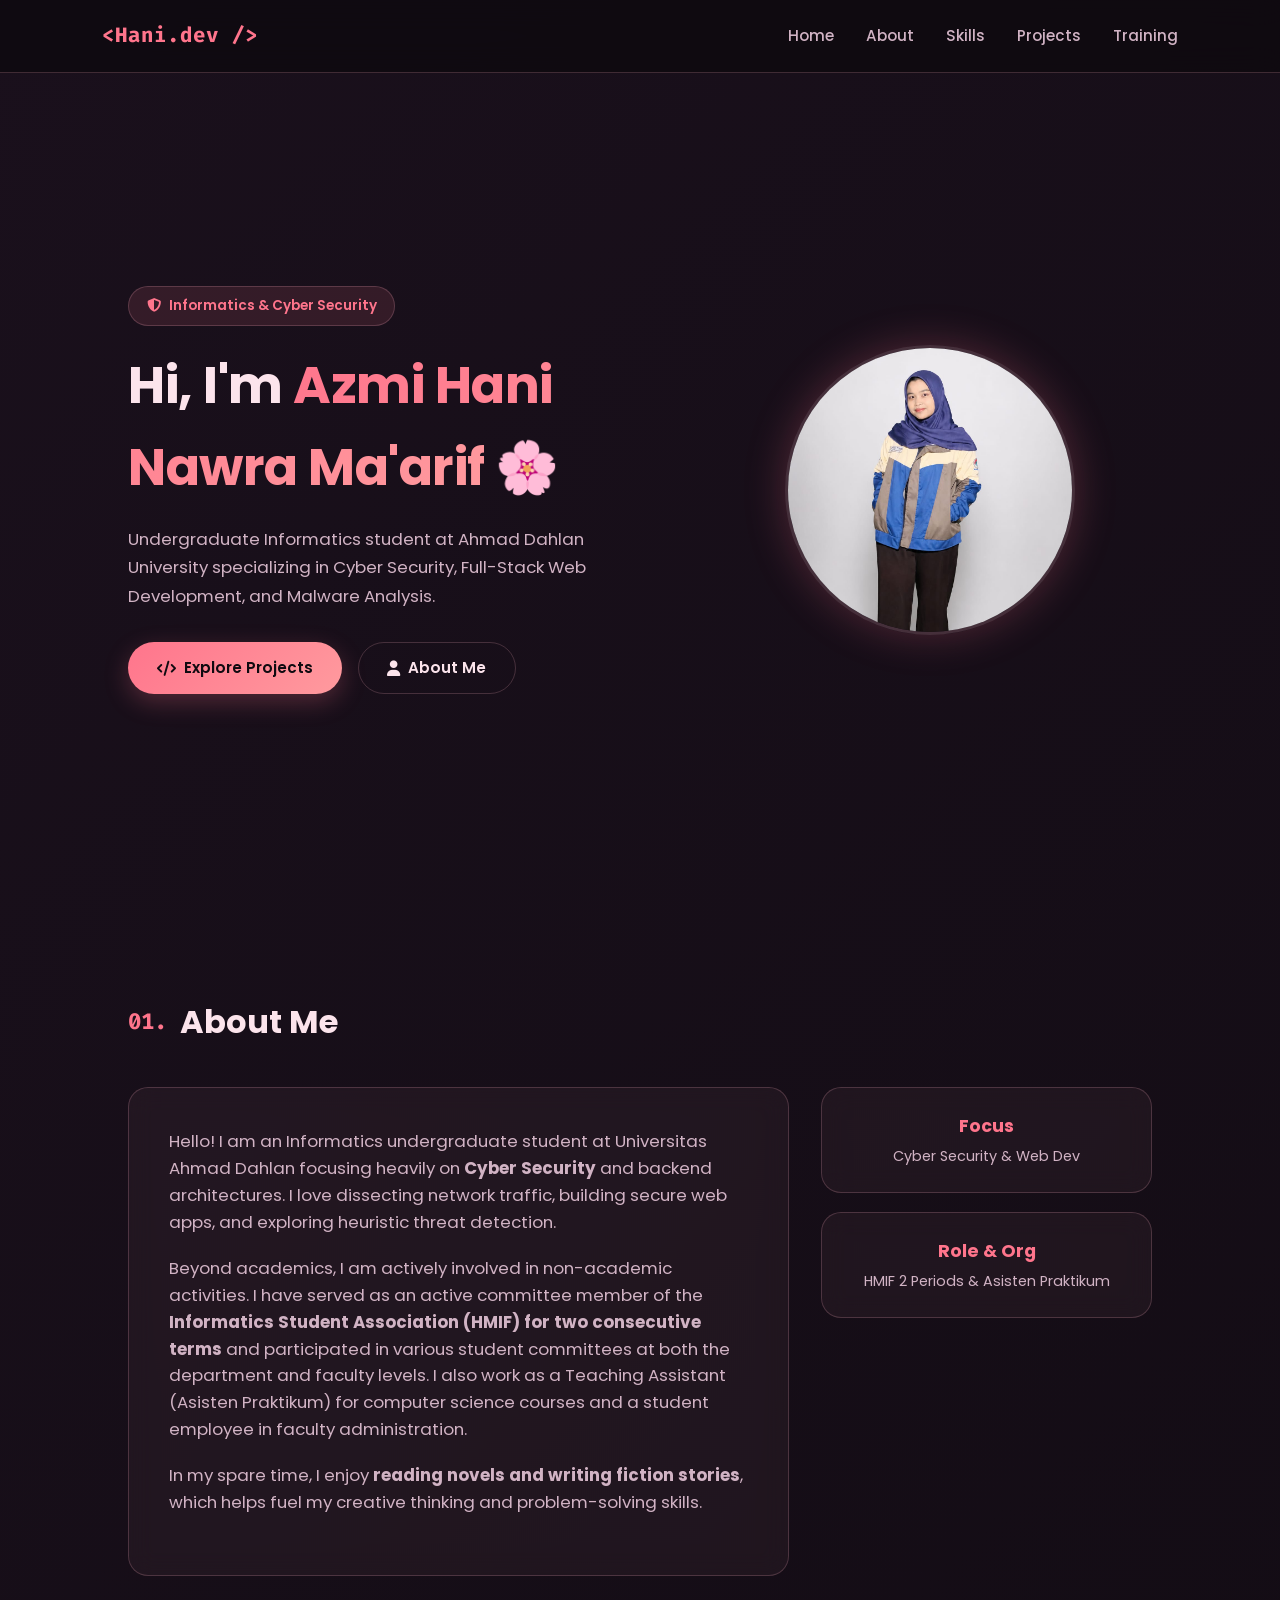
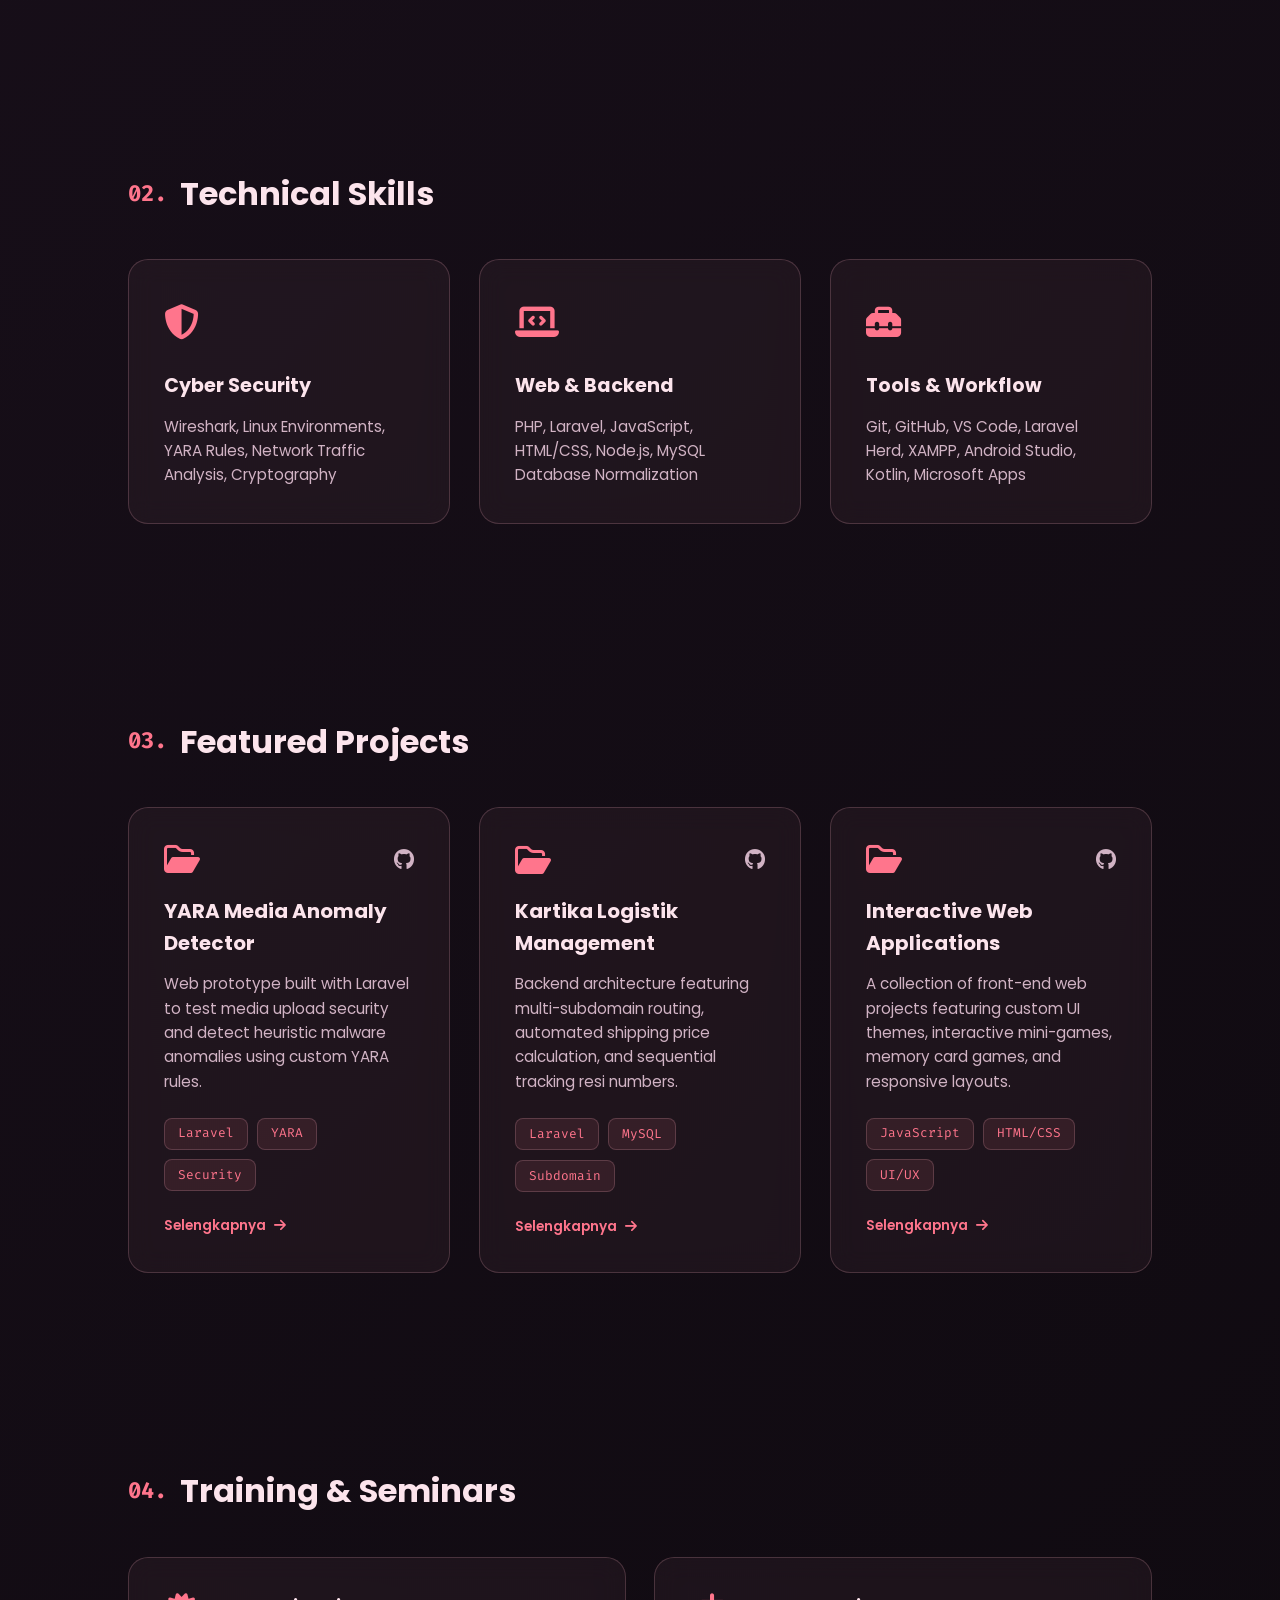
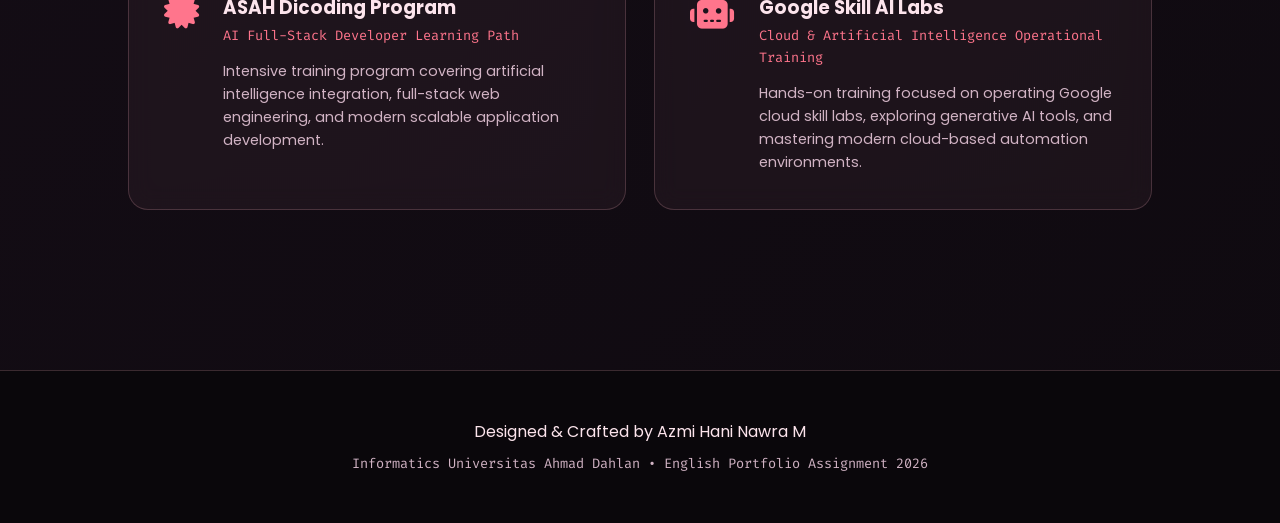
==== index.html @ 8f8eb63a "Upload WEB PORTOFOLIO" ====
<!DOCTYPE html>
<html lang="en">
<head>
    <meta charset="UTF-8">
    <meta name="viewport" content="width=device-width, initial-scale=1.0">
    <title>Azmi Hani Nawra M | Informatics Portfolio</title>
    <link rel="stylesheet" href="style.css">
    <link rel="stylesheet" href="https://cdnjs.cloudflare.com/ajax/libs/font-awesome/6.4.0/css/all.min.css">
    <link href="https://fonts.googleapis.com/css2?family=Fira+Code:wght@400;600&family=Poppins:wght@300;400;500;600;700&display=swap" rel="stylesheet">
</head>
<body>

    <!-- Floating Navbar -->
    <header class="navbar">
        <div class="logo">&lt;Hani.dev /&gt;</div>
        <nav>
            <ul class="nav-links">
                <li><a href="#home">Home</a></li>
                <li><a href="#about">About</a></li>
                <li><a href="#skills">Skills</a></li>
                <li><a href="#projects">Projects</a></li>
                <li><a href="#training">Training</a></li>
            </ul>
        </nav>
    </header>

    <!-- Hero Section -->
    <section id="home" class="hero-section">
        <div class="hero-content">
            <span class="badge"><i class="fas fa-shield-alt"></i> Informatics & Cyber Security</span>
            <h1>Hi, I'm <span class="highlight">Azmi Hani Nawra Ma'arif</span> 🌸</h1>
            <p class="subtitle">Undergraduate Informatics student at Ahmad Dahlan University specializing in Cyber Security, Full-Stack Web Development, and Malware Analysis.</p>
            <div class="hero-buttons">
                <a href="#projects" class="btn primary-btn"><i class="fas fa-code"></i> Explore Projects</a>
                <a href="#about" class="btn secondary-btn"><i class="fas fa-user"></i> About Me</a>
            </div>
        </div>
        <div class="hero-img-container">
            <div class="glow-ring"></div>
            <img src="foto.jpeg" alt="Azmi Hani" class="profile-img">
        </div>
    </section>

   <!-- About Section -->
    <section id="about" class="section">
        <h2 class="section-title"><span>01.</span> About Me</h2>
        <div class="about-grid">
            <div class="about-card glass">
                <p>Hello! I am an Informatics undergraduate student at Universitas Ahmad Dahlan focusing heavily on <strong>Cyber Security</strong> and backend architectures. I love dissecting network traffic, building secure web apps, and exploring heuristic threat detection.</p>
                
                <p>Beyond academics, I am actively involved in non-academic activities. I have served as an active committee member of the <strong>Informatics Student Association (HMIF) for two consecutive terms</strong> and participated in various student committees at both the department and faculty levels. I also work as a Teaching Assistant (Asisten Praktikum) for computer science courses and a student employee in faculty administration.</p>

                <p>In my spare time, I enjoy <strong>reading novels and writing fiction stories</strong>, which helps fuel my creative thinking and problem-solving skills.</p>
            </div>
            <div class="stats-container">
                <div class="stat-box glass">
                    <h3>Focus</h3>
                    <p>Cyber Security & Web Dev</p>
                </div>
                <div class="stat-box glass">
                    <h3>Role & Org</h3>
                    <p>HMIF 2 Periods & Asisten Praktikum</p>
                </div>
            </div>
        </div>
    </section>

    <!-- Skills Section -->
    <section id="skills" class="section">
        <h2 class="section-title"><span>02.</span> Technical Skills</h2>
        <div class="skills-grid">
            <div class="skill-card glass">
                <div class="skill-icon"><i class="fas fa-shield-halved"></i></div>
                <h3>Cyber Security</h3>
                <p>Wireshark, Linux Environments, YARA Rules, Network Traffic Analysis, Cryptography</p>
            </div>
            <div class="skill-card glass">
                <div class="skill-icon"><i class="fas fa-laptop-code"></i></div>
                <h3>Web & Backend</h3>
                <p>PHP, Laravel, JavaScript, HTML/CSS, Node.js, MySQL Database Normalization</p>
            </div>
            <div class="skill-card glass">
                <div class="skill-icon"><i class="fas fa-toolbox"></i></div>
                <h3>Tools & Workflow</h3>
                <p>Git, GitHub, VS Code, Laravel Herd, XAMPP, Android Studio, Kotlin, Microsoft Apps</p>
            </div>
        </div>
    </section>

    <!-- Projects Section -->
    <section id="projects" class="section">
        <h2 class="section-title"><span>03.</span> Featured Projects</h2>
        <div class="projects-grid">
            
            <!-- Proyek 1 -->
            <div class="project-card glass">
                <div class="project-top">
                    <i class="far fa-folder-open folder-icon"></i>
                    <div class="proj-links"><i class="fab fa-github"></i></div>
                </div>
                <h3>YARA Media Anomaly Detector</h3>
                <p>Web prototype built with Laravel to test media upload security and detect heuristic malware anomalies using custom YARA rules.</p>
                <div class="tags">
                    <span>Laravel</span><span>YARA</span><span>Security</span>
                </div>
                <!-- Tombol ke GitHub -->
                <a href="https://github.com/username-kamu/repo-yara" target="_blank" class="project-btn">
                    <span>Selengkapnya</span> <i class="fas fa-arrow-right"></i>
                </a>
            </div>

            <!-- Proyek 2 -->
            <div class="project-card glass">
                <div class="project-top">
                    <i class="far fa-folder-open folder-icon"></i>
                    <div class="proj-links"><i class="fab fa-github"></i></div>
                </div>
                <h3>Kartika Logistik Management</h3>
                <p>Backend architecture featuring multi-subdomain routing, automated shipping price calculation, and sequential tracking resi numbers.</p>
                <div class="tags">
                    <span>Laravel</span><span>MySQL</span><span>Subdomain</span>
                </div>
                <!-- Tombol ke GitHub -->
                <a href="https://github.com/username-kamu/repo-kartika" target="_blank" class="project-btn">
                    <span>Selengkapnya</span> <i class="fas fa-arrow-right"></i>
                </a>
            </div>

            <!-- Proyek 3 -->
            <div class="project-card glass">
                <div class="project-top">
                    <i class="far fa-folder-open folder-icon"></i>
                    <div class="proj-links"><i class="fab fa-github"></i></div>
                </div>
                <h3>Interactive Web Applications</h3>
                <p>A collection of front-end web projects featuring custom UI themes, interactive mini-games, memory card games, and responsive layouts.</p>
                <div class="tags">
                    <span>JavaScript</span><span>HTML/CSS</span><span>UI/UX</span>
                </div>
                <!-- Tombol ke GitHub -->
                <a href="https://github.com/2300018277" target="_blank" class="project-btn">
                    <span>Selengkapnya</span> <i class="fas fa-arrow-right"></i>
                </a>
            </div>

        </div>
    </section>

    <!-- Training & Seminars Section -->
    <section id="training" class="section">
        <h2 class="section-title"><span>04.</span> Training & Seminars</h2>
        <div class="training-grid">
            
            <!-- Pelatihan 1: ASAH Dicoding -->
            <div class="training-card glass">
                <i class="fas fa-certificate"></i>
                <div>
                    <h4>ASAH Dicoding Program</h4>
                    <p class="sub-text">AI Full-Stack Developer Learning Path</p>
                    <p>Intensive training program covering artificial intelligence integration, full-stack web engineering, and modern scalable application development.</p>
                </div>
            </div>

            <!-- Pelatihan 2: Google Skill AI (Baru) -->
            <div class="training-card glass">
                <i class="fas fa-robot"></i>
                <div>
                    <h4>Google Skill AI Labs</h4>
                    <p class="sub-text">Cloud & Artificial Intelligence Operational Training</p>
                    <p>Hands-on training focused on operating Google cloud skill labs, exploring generative AI tools, and mastering modern cloud-based automation environments.</p>
                </div>
            </div>

        </div>
    </section>

    <!-- Footer -->
    <footer>
        <p>Designed & Crafted by Azmi Hani Nawra M</p>
        <p class="footer-sub">Informatics Universitas Ahmad Dahlan • English Portfolio Assignment 2026</p>
    </footer>

    <script src="script.js"></script>
</body>
</html>
---- style.css ----
:root {
    --bg-main: #0f0a10;
    --bg-gradient: linear-gradient(135deg, #1a101c 0%, #0f0a10 100%);
    --card-bg: rgba(255, 182, 193, 0.05);
    --card-border: rgba(255, 182, 193, 0.2);
    --primary-pink: #ff758c;
    --secondary-pink: #ff9a9e;
    --text-light: #fce4ec;
    --text-muted: #d1b3c4;
    --glow-pink: rgba(255, 117, 140, 0.25);
}

* {
    margin: 0;
    padding: 0;
    box-sizing: border-box;
    font-family: 'Poppins', sans-serif;
    scroll-behavior: smooth;
}

body {
    background: var(--bg-main);
    background-image: var(--bg-gradient);
    color: var(--text-light);
    line-height: 1.6;
    overflow-x: hidden;
}

/* Glassmorphism Effect */
.glass {
    background: var(--card-bg);
    backdrop-filter: blur(12px);
    -webkit-backdrop-filter: blur(12px);
    border: 1px solid var(--card-border);
    border-radius: 20px;
}

/* Navbar */
.navbar {
    display: flex;
    justify-content: space-between;
    align-items: center;
    padding: 1.2rem 8%;
    background: rgba(15, 10, 16, 0.85);
    backdrop-filter: blur(15px);
    position: fixed;
    width: 100%;
    top: 0;
    z-index: 1000;
    border-bottom: 1px solid var(--card-border);
}

.logo {
    font-family: 'Fira Code', monospace;
    font-size: 1.3rem;
    font-weight: 700;
    color: var(--primary-pink);
    letter-spacing: 1px;
}

.nav-links {
    display: flex;
    list-style: none;
    gap: 2rem;
}

.nav-links a {
    text-decoration: none;
    color: var(--text-muted);
    font-weight: 500;
    font-size: 0.95rem;
    transition: color 0.3s ease;
}

.nav-links a:hover {
    color: var(--primary-pink);
}

/* Hero Section */
.hero-section {
    min-height: 100vh;
    display: flex;
    align-items: center;
    justify-content: space-between;
    padding: 0 10%;
    padding-top: 5rem;
    gap: 3rem;
}

.hero-content {
    flex: 1.2;
}

.badge {
    background: rgba(255, 117, 140, 0.12);
    color: var(--primary-pink);
    padding: 0.5rem 1.1rem;
    border-radius: 30px;
    font-size: 0.85rem;
    font-weight: 600;
    display: inline-flex;
    align-items: center;
    gap: 0.5rem;
    border: 1px solid var(--card-border);
    margin-bottom: 1.2rem;
}

.hero-content h1 {
    font-size: 3.2rem;
    margin-bottom: 1rem;
    font-weight: 700;
    letter-spacing: -0.5px;
}

.highlight {
    background: linear-gradient(135deg, var(--primary-pink), var(--secondary-pink));
    -webkit-background-clip: text;
    -webkit-text-fill-color: transparent;
}

.subtitle {
    color: var(--text-muted);
    font-size: 1.05rem;
    margin-bottom: 2rem;
    line-height: 1.7;
}

.hero-buttons {
    display: flex;
    gap: 1rem;
}

.btn {
    padding: 0.8rem 1.8rem;
    border-radius: 30px;
    text-decoration: none;
    font-weight: 600;
    font-size: 0.95rem;
    transition: all 0.3s ease;
    display: inline-flex;
    align-items: center;
    gap: 0.5rem;
}

.primary-btn {
    background: linear-gradient(135deg, var(--primary-pink), var(--secondary-pink));
    color: #0f0a10;
    box-shadow: 0 8px 25px var(--glow-pink);
}

.primary-btn:hover {
    transform: translateY(-3px);
    box-shadow: 0 12px 30px rgba(255, 117, 140, 0.4);
}

.secondary-btn {
    background: transparent;
    color: var(--text-light);
    border: 1px solid var(--card-border);
}

.secondary-btn:hover {
    border-color: var(--primary-pink);
    color: var(--primary-pink);
    background: rgba(255, 117, 140, 0.05);
}

/* Hero Image with Glow Ring */
.hero-img-container {
    flex: 1;
    display: flex;
    justify-content: center;
    position: relative;
}

.profile-img {
    width: 290px;
    height: 290px;
    object-fit: cover;
    border-radius: 50%;
    border: 3px solid var(--card-border);
    box-shadow: 0 0 40px var(--glow-pink);
    z-index: 2;
    transition: transform 0.4s ease;
}

.profile-img:hover {
    transform: scale(1.03);
}

/* Sections */
.section {
    padding: 6rem 10%;
    max-width: 1300px;
    margin: 0 auto;
}

.section-title {
    font-size: 2rem;
    margin-bottom: 2.5rem;
    font-weight: 700;
    display: flex;
    align-items: center;
    gap: 0.8rem;
}

.section-title span {
    font-family: 'Fira Code', monospace;
    color: var(--primary-pink);
    font-size: 1.4rem;
}

/* About Layout */
.about-grid {
    display: grid;
    grid-template-columns: 2fr 1fr;
    gap: 2rem;
}

.about-card {
    padding: 2.5rem;
}

.about-card p {
    color: var(--text-muted);
    margin-bottom: 1.2rem;
    font-size: 1.05rem;
}

.stats-container {
    display: flex;
    flex-direction: column;
    gap: 1.2rem;
}

.stat-box {
    padding: 1.5rem;
    text-align: center;
}

.stat-box h3 {
    color: var(--primary-pink);
    font-size: 1.1rem;
    margin-bottom: 0.3rem;
}

.stat-box p {
    color: var(--text-muted);
    font-size: 0.9rem;
}

/* Skills Grid */
.skills-grid {
    display: grid;
    grid-template-columns: repeat(auto-fit, minmax(300px, 1fr));
    gap: 1.8rem;
}

.skill-card {
    padding: 2.2rem;
    transition: transform 0.3s ease, border-color 0.3s ease;
}

.skill-card:hover {
    transform: translateY(-7px);
    border-color: var(--primary-pink);
}

.skill-icon {
    font-size: 2.2rem;
    color: var(--primary-pink);
    margin-bottom: 1.2rem;
}

.skill-card h3 {
    margin-bottom: 0.8rem;
    font-size: 1.2rem;
}

.skill-card p {
    color: var(--text-muted);
    font-size: 0.95rem;
}

/* Projects Grid */
.projects-grid {
    display: grid;
    grid-template-columns: repeat(auto-fit, minmax(320px, 1fr));
    gap: 1.8rem;
}

.project-card {
    padding: 2.2rem;
    display: flex;
    flex-direction: column;
    justify-content: space-between;
    transition: transform 0.3s ease, border-color 0.3s ease;
}

.project-card:hover {
    transform: translateY(-7px);
    border-color: var(--primary-pink);
}

.project-top {
    display: flex;
    justify-content: space-between;
    align-items: center;
    margin-bottom: 1.2rem;
}

.folder-icon {
    font-size: 2rem;
    color: var(--primary-pink);
}

.proj-links {
    font-size: 1.3rem;
    color: var(--text-muted);
}

.project-card h3 {
    margin-bottom: 0.8rem;
    font-size: 1.25rem;
}

.project-card p {
    color: var(--text-muted);
    font-size: 0.95rem;
    margin-bottom: 1.5rem;
}

.tags {
    display: flex;
    gap: 0.6rem;
    flex-wrap: wrap;
}

.tags span {
    background: rgba(255, 117, 140, 0.1);
    border: 1px solid var(--card-border);
    color: var(--primary-pink);
    padding: 0.3rem 0.8rem;
    border-radius: 8px;
    font-size: 0.8rem;
    font-family: 'Fira Code', monospace;
}

/* Training Grid */
.training-grid {
    display: grid;
    grid-template-columns: repeat(auto-fit, minmax(350px, 1fr));
    gap: 1.8rem;
}

.training-card {
    padding: 2.2rem;
    display: flex;
    gap: 1.5rem;
    align-items: flex-start;
    transition: transform 0.3s ease, border-color 0.3s ease;
}

.training-card:hover {
    transform: translateY(-5px);
    border-color: var(--primary-pink);
}

.training-card i {
    font-size: 2.2rem;
    color: var(--primary-pink);
    flex-shrink: 0;
}

.training-card h4 {
    font-size: 1.15rem;
    margin-bottom: 0.2rem;
}

.sub-text {
    font-family: 'Fira Code', monospace;
    color: var(--primary-pink);
    font-size: 0.85rem;
    margin-bottom: 0.8rem;
}

.training-card p:not(.sub-text) {
    color: var(--text-muted);
    font-size: 0.9rem;
}

/* Footer */
footer {
    text-align: center;
    padding: 3rem;
    background: rgba(10, 7, 11, 0.95);
    border-top: 1px solid var(--card-border);
    color: var(--text-light);
    margin-top: 4rem;
}

.footer-sub {
    color: var(--text-muted);
    font-size: 0.85rem;
    margin-top: 0.5rem;
    font-family: 'Fira Code', monospace;
}

/* Responsive */
@media (max-width: 900px) {
    .hero-section {
        flex-direction: column-reverse;
        padding-top: 7rem;
        text-align: center;
    }
    .hero-buttons {
        justify-content: center;
    }
    .about-grid {
        grid-template-columns: 1fr;
    }
    .nav-links {
        display: none;
    }
}

/* Styling Tombol Selengkapnya pada Project Card */
.project-btn {
    display: inline-flex;
    align-items: center;
    gap: 0.5rem;
    margin-top: 1.5rem;
    color: var(--primary-pink);
    text-decoration: none;
    font-size: 0.85rem;
    font-weight: 600;
    font-family: 'Fira Code', monospace;
    transition: all 0.3s ease;
}

.project-btn i {
    transition: transform 0.3s ease;
}

.project-btn:hover {
    color: var(--text-light);
}

.project-btn:hover i {
    transform: translateX(4px); /* Efek panah bergeser sedikit ke kanan saat di-hover */
}
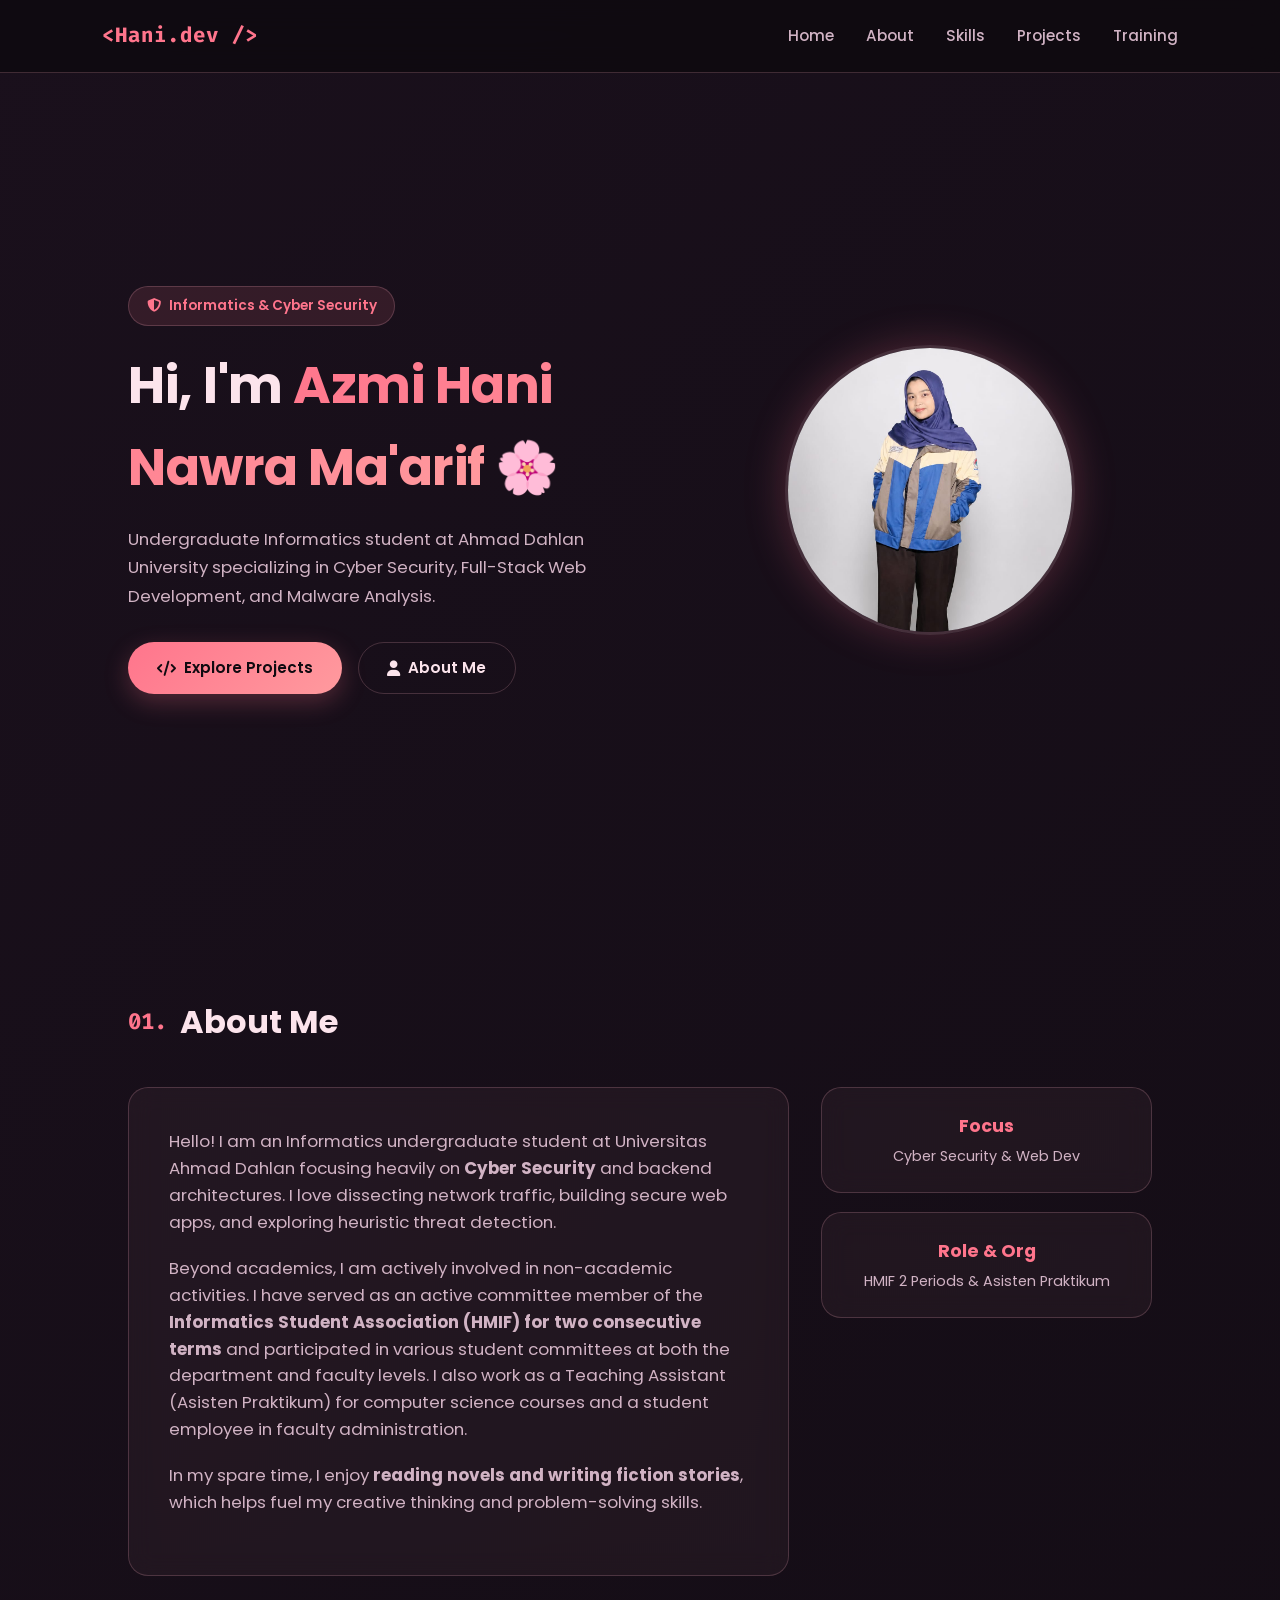
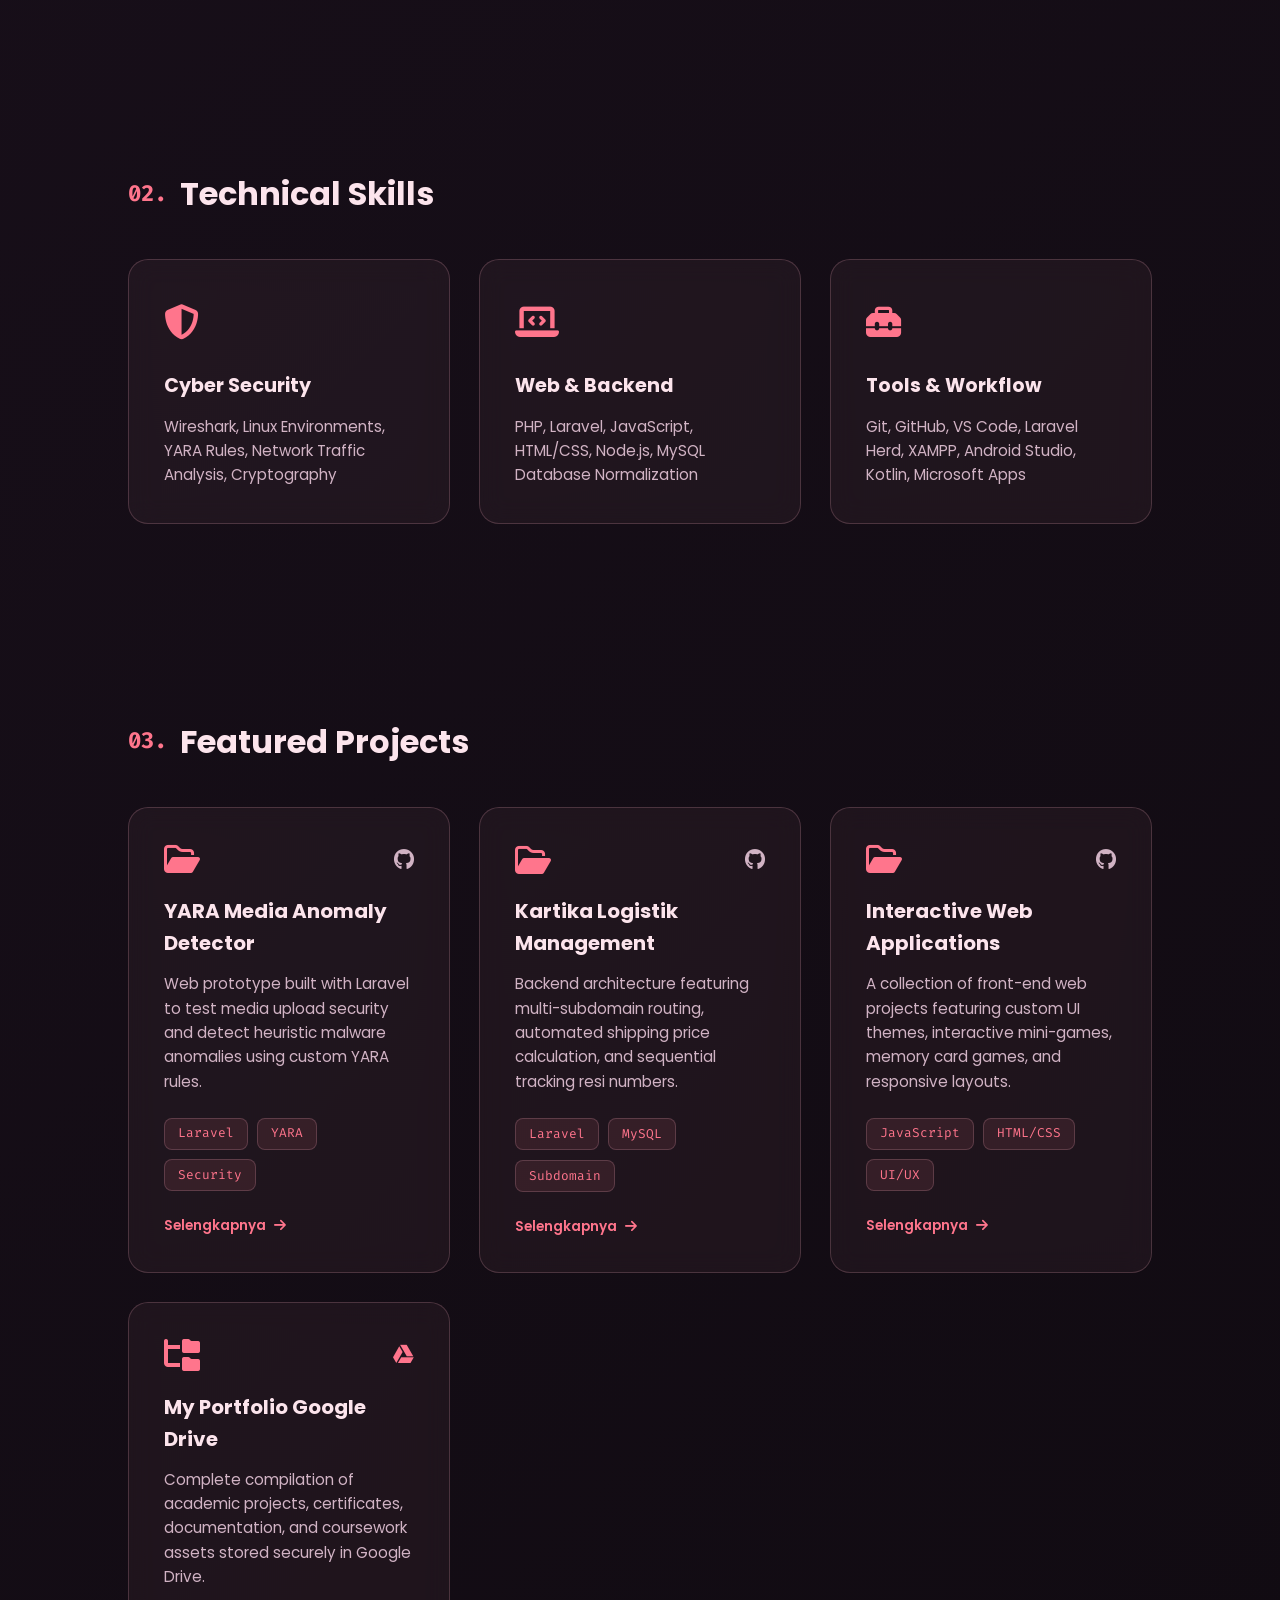
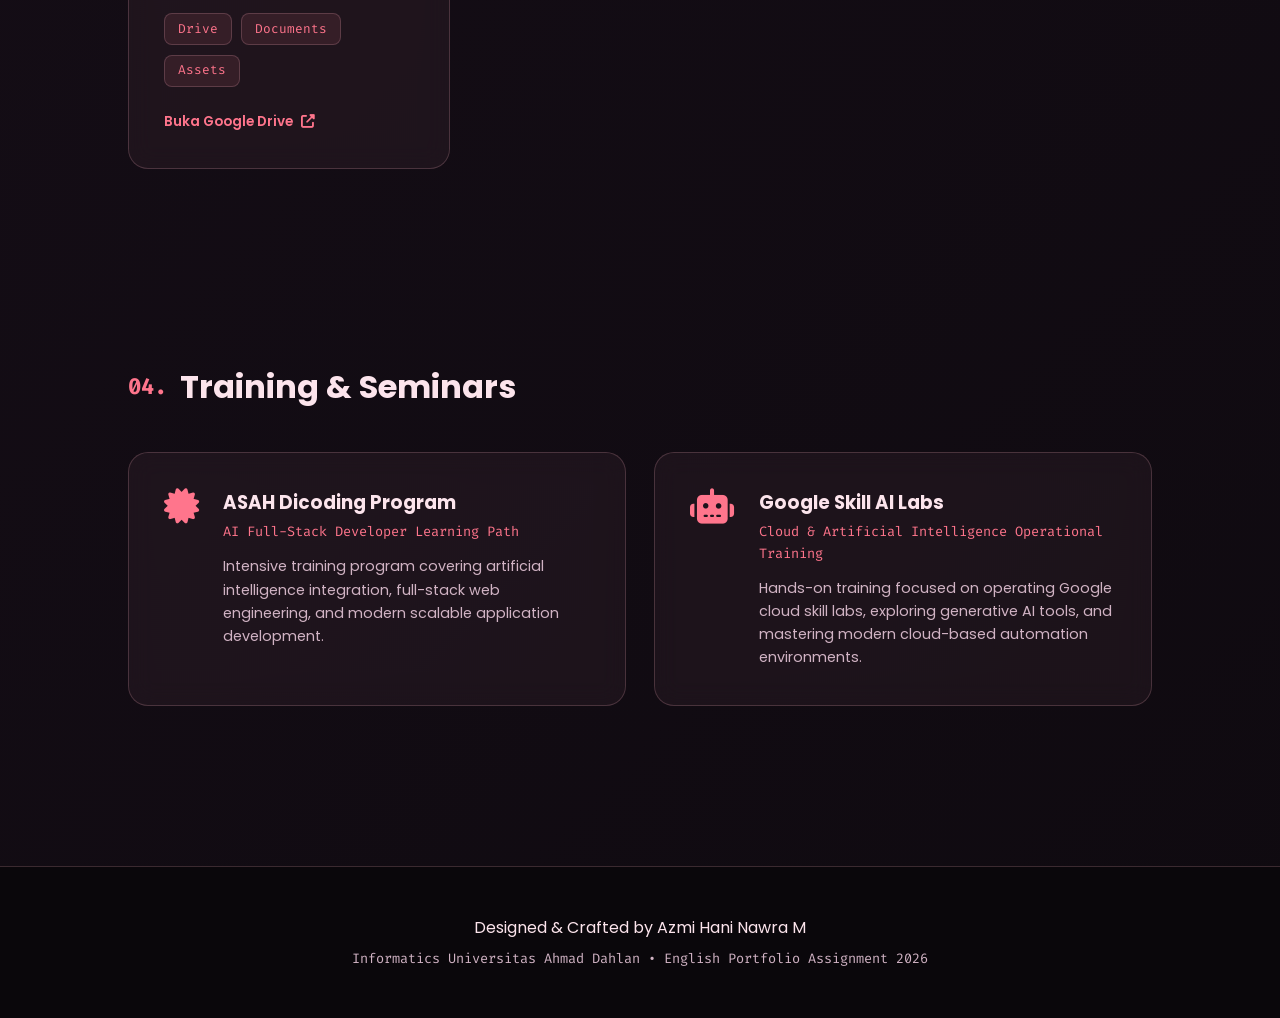
==== commit 0400ec0d: "Update index.html" ====
--- a/index.html
+++ b/index.html
@@ -103,7 +103,6 @@
                 <div class="tags">
                     <span>Laravel</span><span>YARA</span><span>Security</span>
                 </div>
-                <!-- Tombol ke GitHub -->
                 <a href="https://github.com/username-kamu/repo-yara" target="_blank" class="project-btn">
                     <span>Selengkapnya</span> <i class="fas fa-arrow-right"></i>
                 </a>
@@ -120,7 +119,6 @@
                 <div class="tags">
                     <span>Laravel</span><span>MySQL</span><span>Subdomain</span>
                 </div>
-                <!-- Tombol ke GitHub -->
                 <a href="https://github.com/username-kamu/repo-kartika" target="_blank" class="project-btn">
                     <span>Selengkapnya</span> <i class="fas fa-arrow-right"></i>
                 </a>
@@ -137,9 +135,24 @@
                 <div class="tags">
                     <span>JavaScript</span><span>HTML/CSS</span><span>UI/UX</span>
                 </div>
-                <!-- Tombol ke GitHub -->
                 <a href="https://github.com/2300018277" target="_blank" class="project-btn">
                     <span>Selengkapnya</span> <i class="fas fa-arrow-right"></i>
+                </a>
+            </div>
+
+            <!-- Proyek 4: My Portfolio Google Drive (BARU) -->
+            <div class="project-card glass">
+                <div class="project-top">
+                    <i class="fas fa-folder-tree folder-icon"></i>
+                    <div class="proj-links"><i class="fab fa-google-drive" style="color: #ff758c;"></i></div>
+                </div>
+                <h3>My Portfolio Google Drive</h3>
+                <p>Complete compilation of academic projects, certificates, documentation, and coursework assets stored securely in Google Drive.</p>
+                <div class="tags">
+                    <span>Drive</span><span>Documents</span><span>Assets</span>
+                </div>
+                <a href="URL_GOOGLE_DRIVE_KAMU_DISINI" target="_blank" class="project-btn">
+                    <span>Buka Google Drive</span> <i class="fas fa-external-link-alt"></i>
                 </a>
             </div>
 
@@ -161,7 +174,7 @@
                 </div>
             </div>
 
-            <!-- Pelatihan 2: Google Skill AI (Baru) -->
+            <!-- Pelatihan 2: Google Skill AI -->
             <div class="training-card glass">
                 <i class="fas fa-robot"></i>
                 <div>
@@ -182,4 +195,4 @@
 
     <script src="script.js"></script>
 </body>
-</html>+</html>
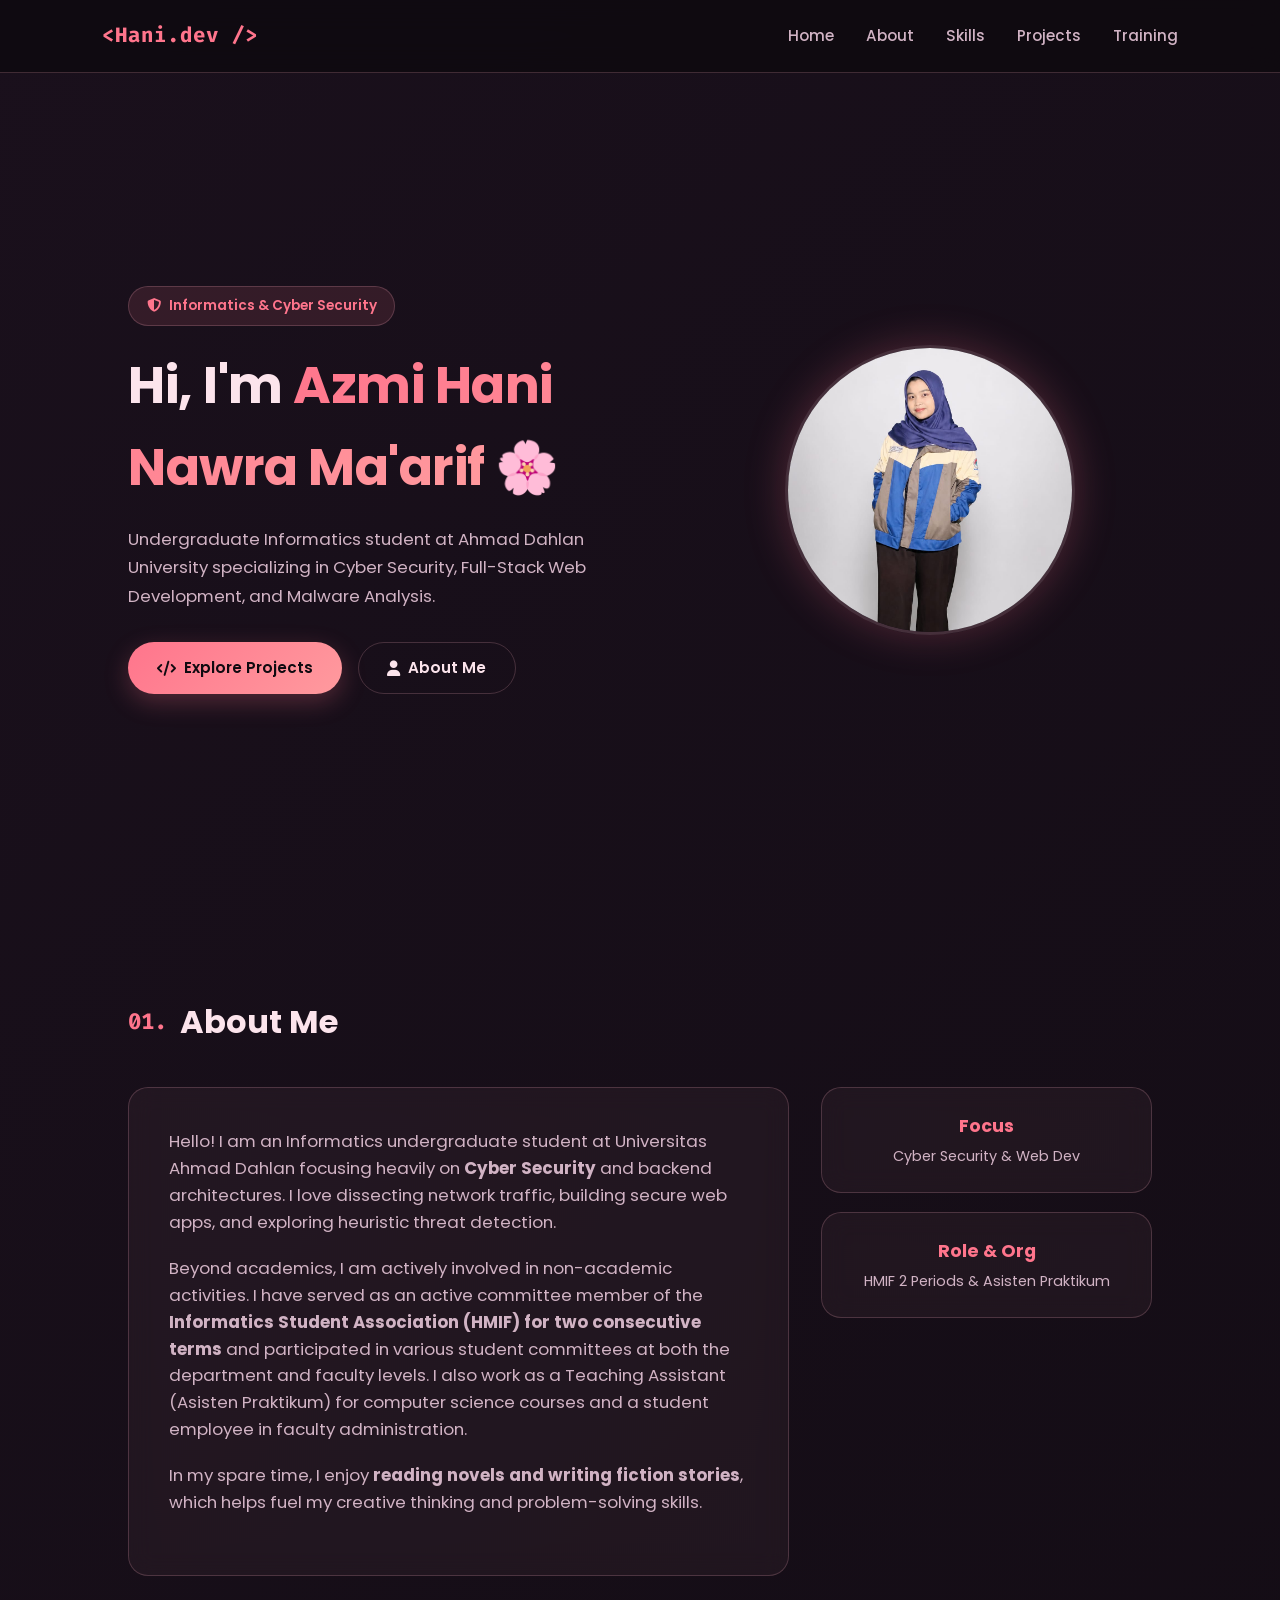
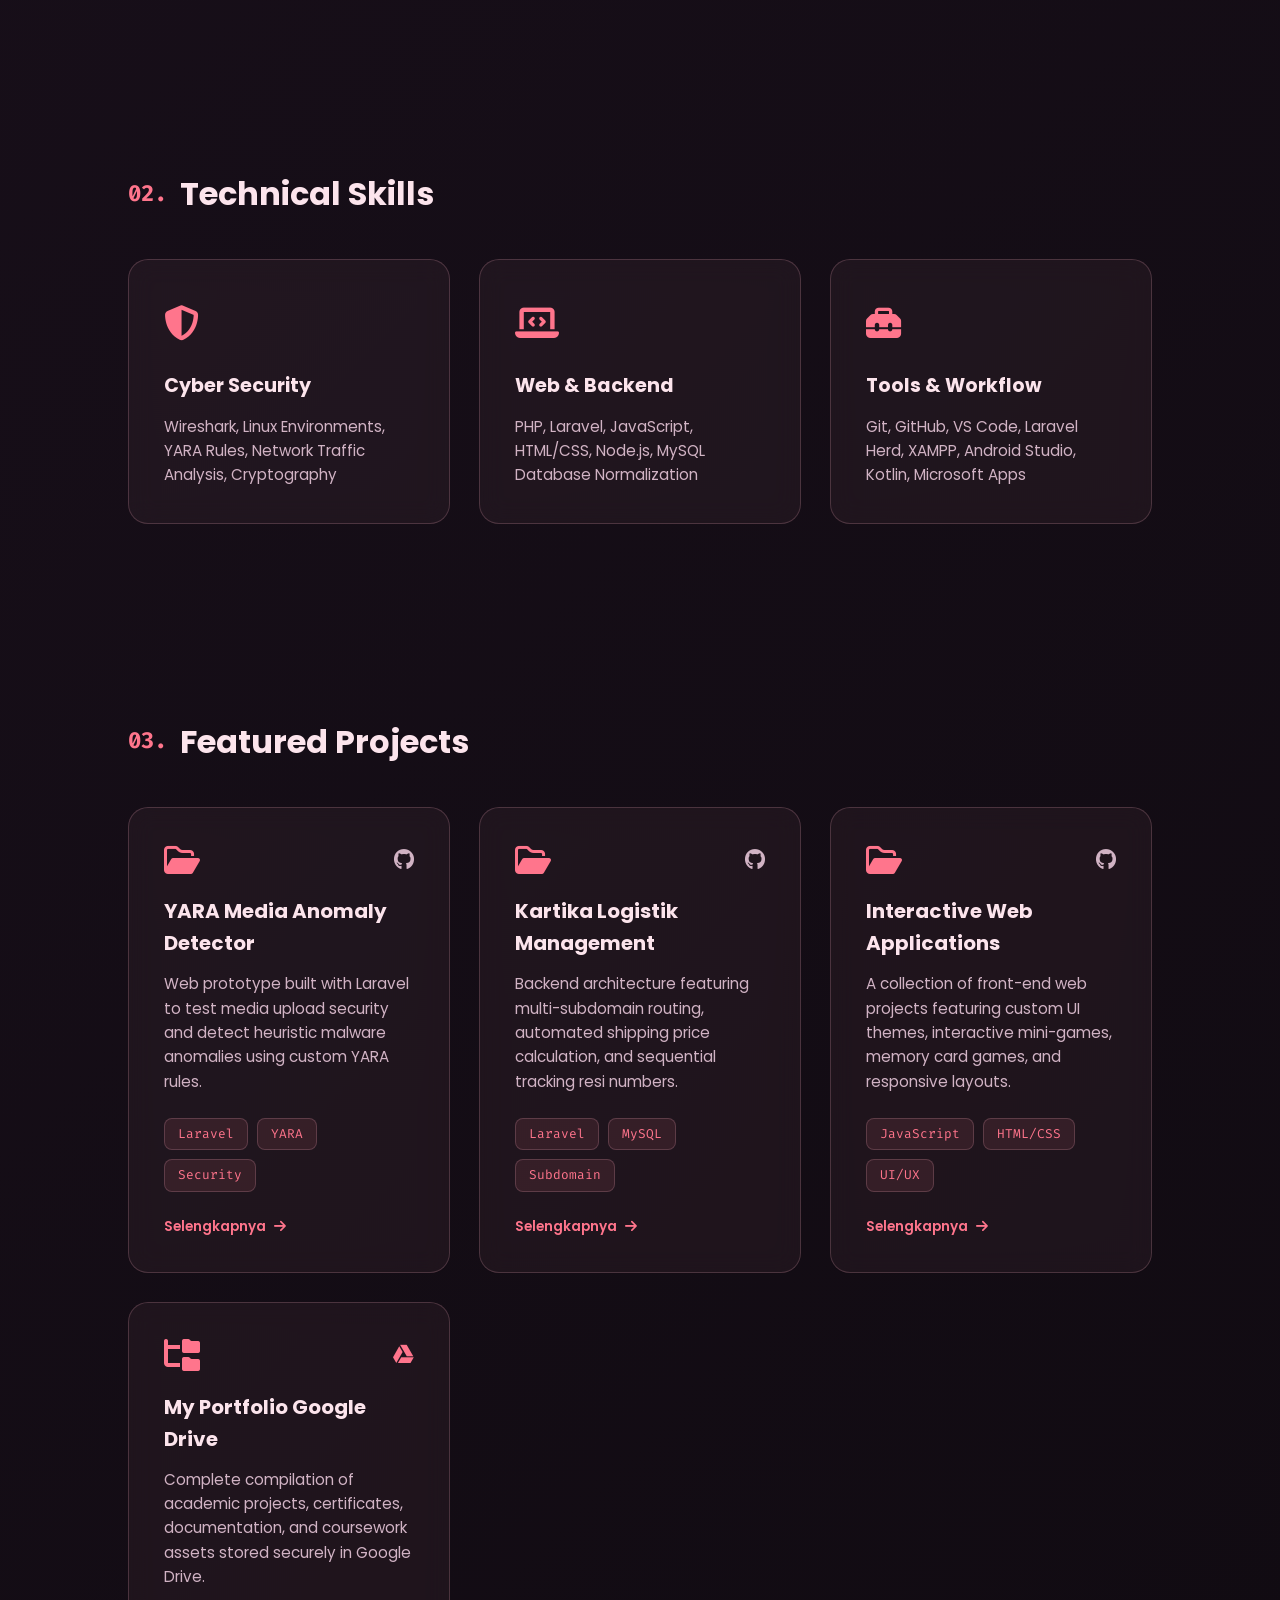
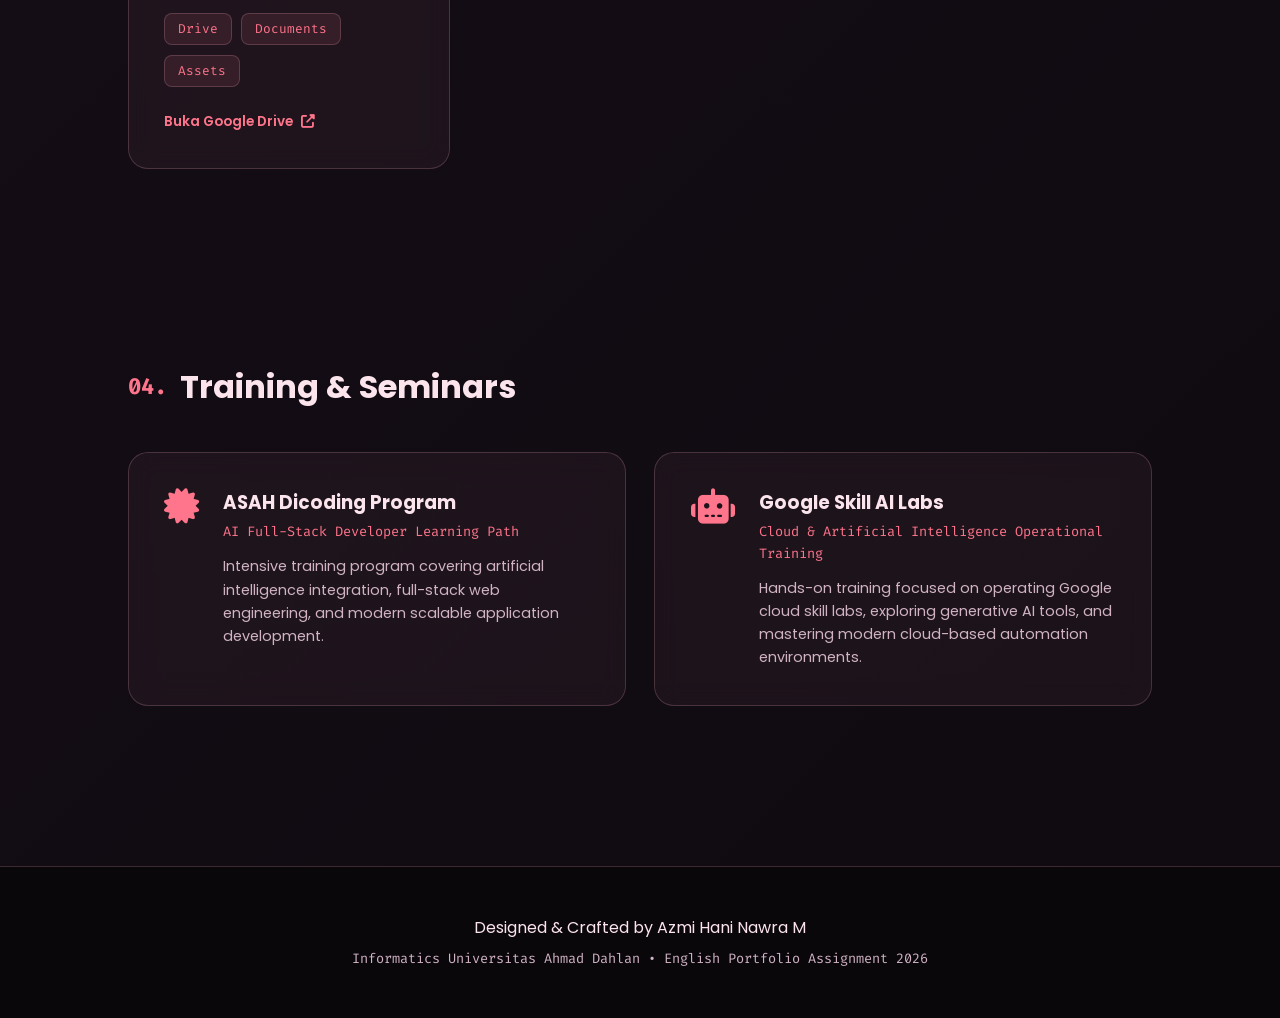
==== commit c2a2dfa3: "Update index.html" ====
--- a/index.html
+++ b/index.html
@@ -151,7 +151,7 @@
                 <div class="tags">
                     <span>Drive</span><span>Documents</span><span>Assets</span>
                 </div>
-                <a href="URL_GOOGLE_DRIVE_KAMU_DISINI" target="_blank" class="project-btn">
+                <a href="https://drive.google.com/drive/folders/1-9Fv41W7j9FRp2T9lxF6PXTGIZgGn-QS?usp=drive_link" target="_blank" class="project-btn">
                     <span>Buka Google Drive</span> <i class="fas fa-external-link-alt"></i>
                 </a>
             </div>
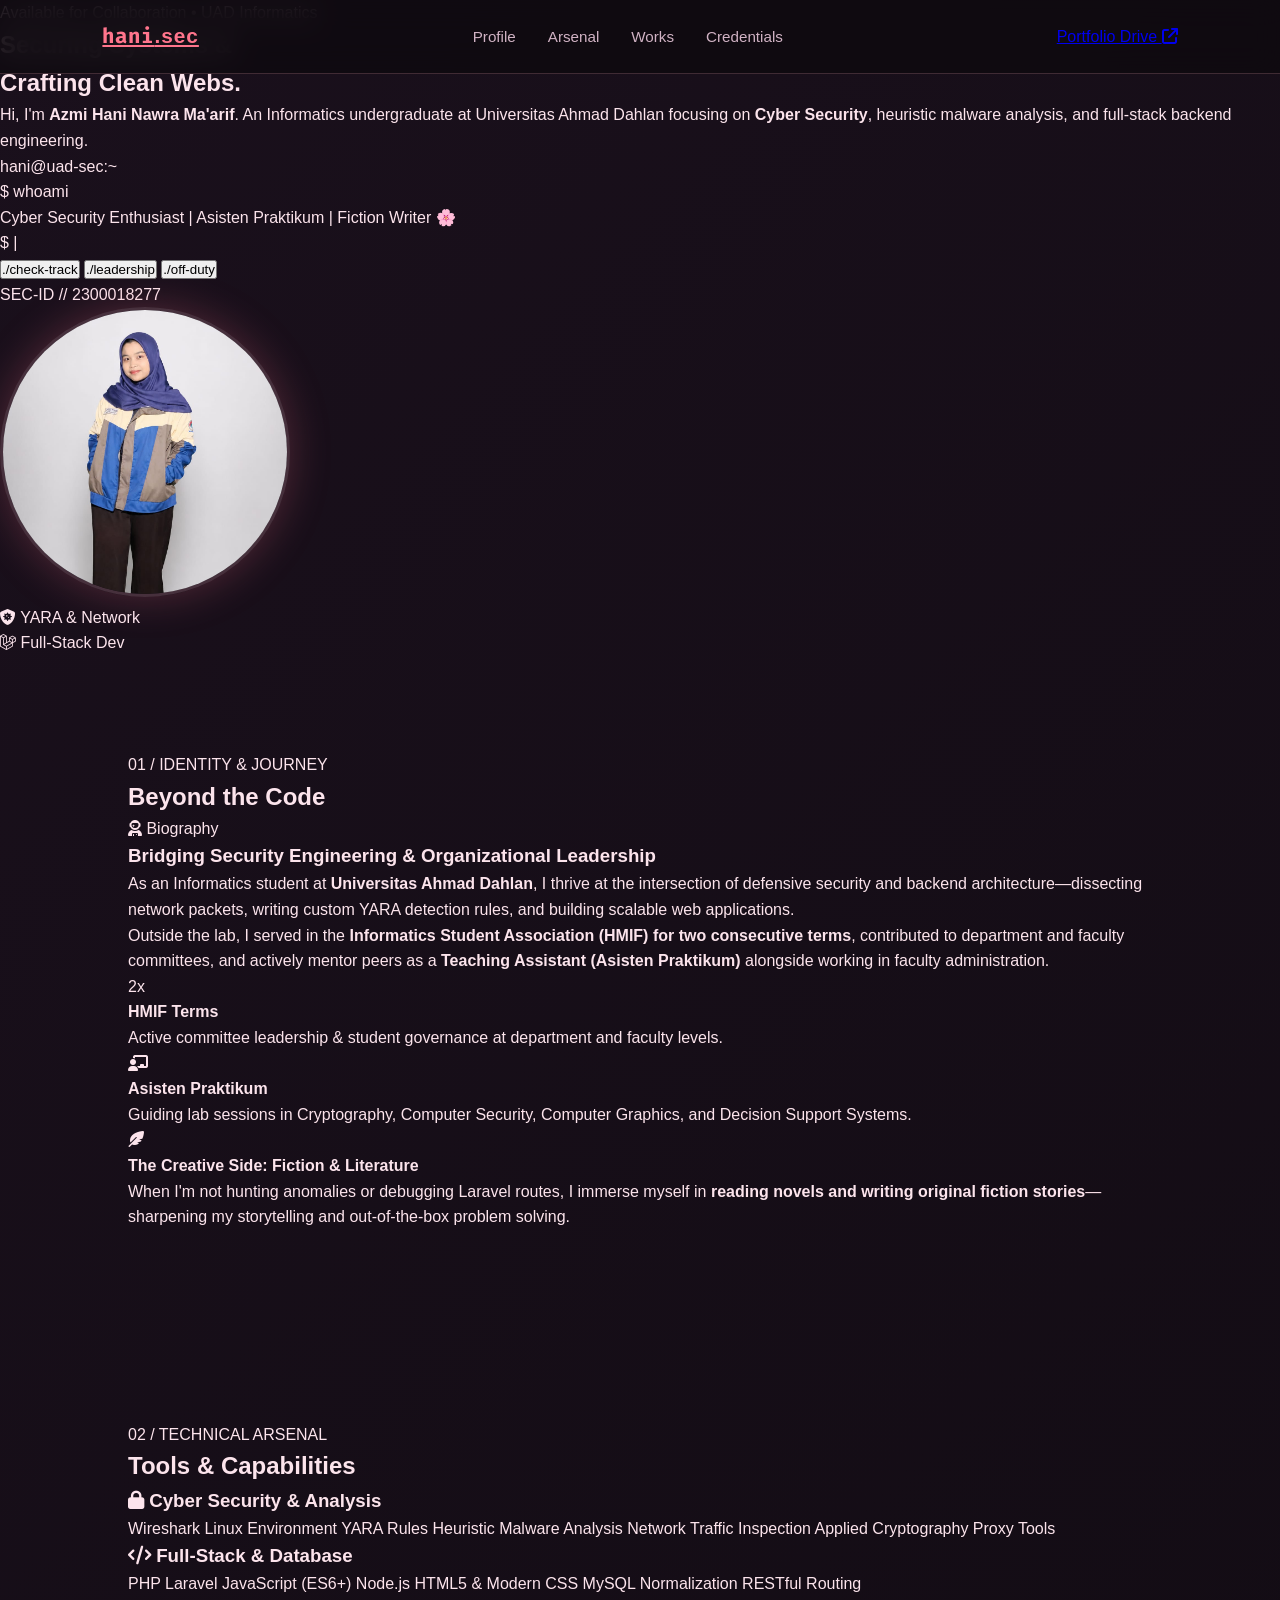
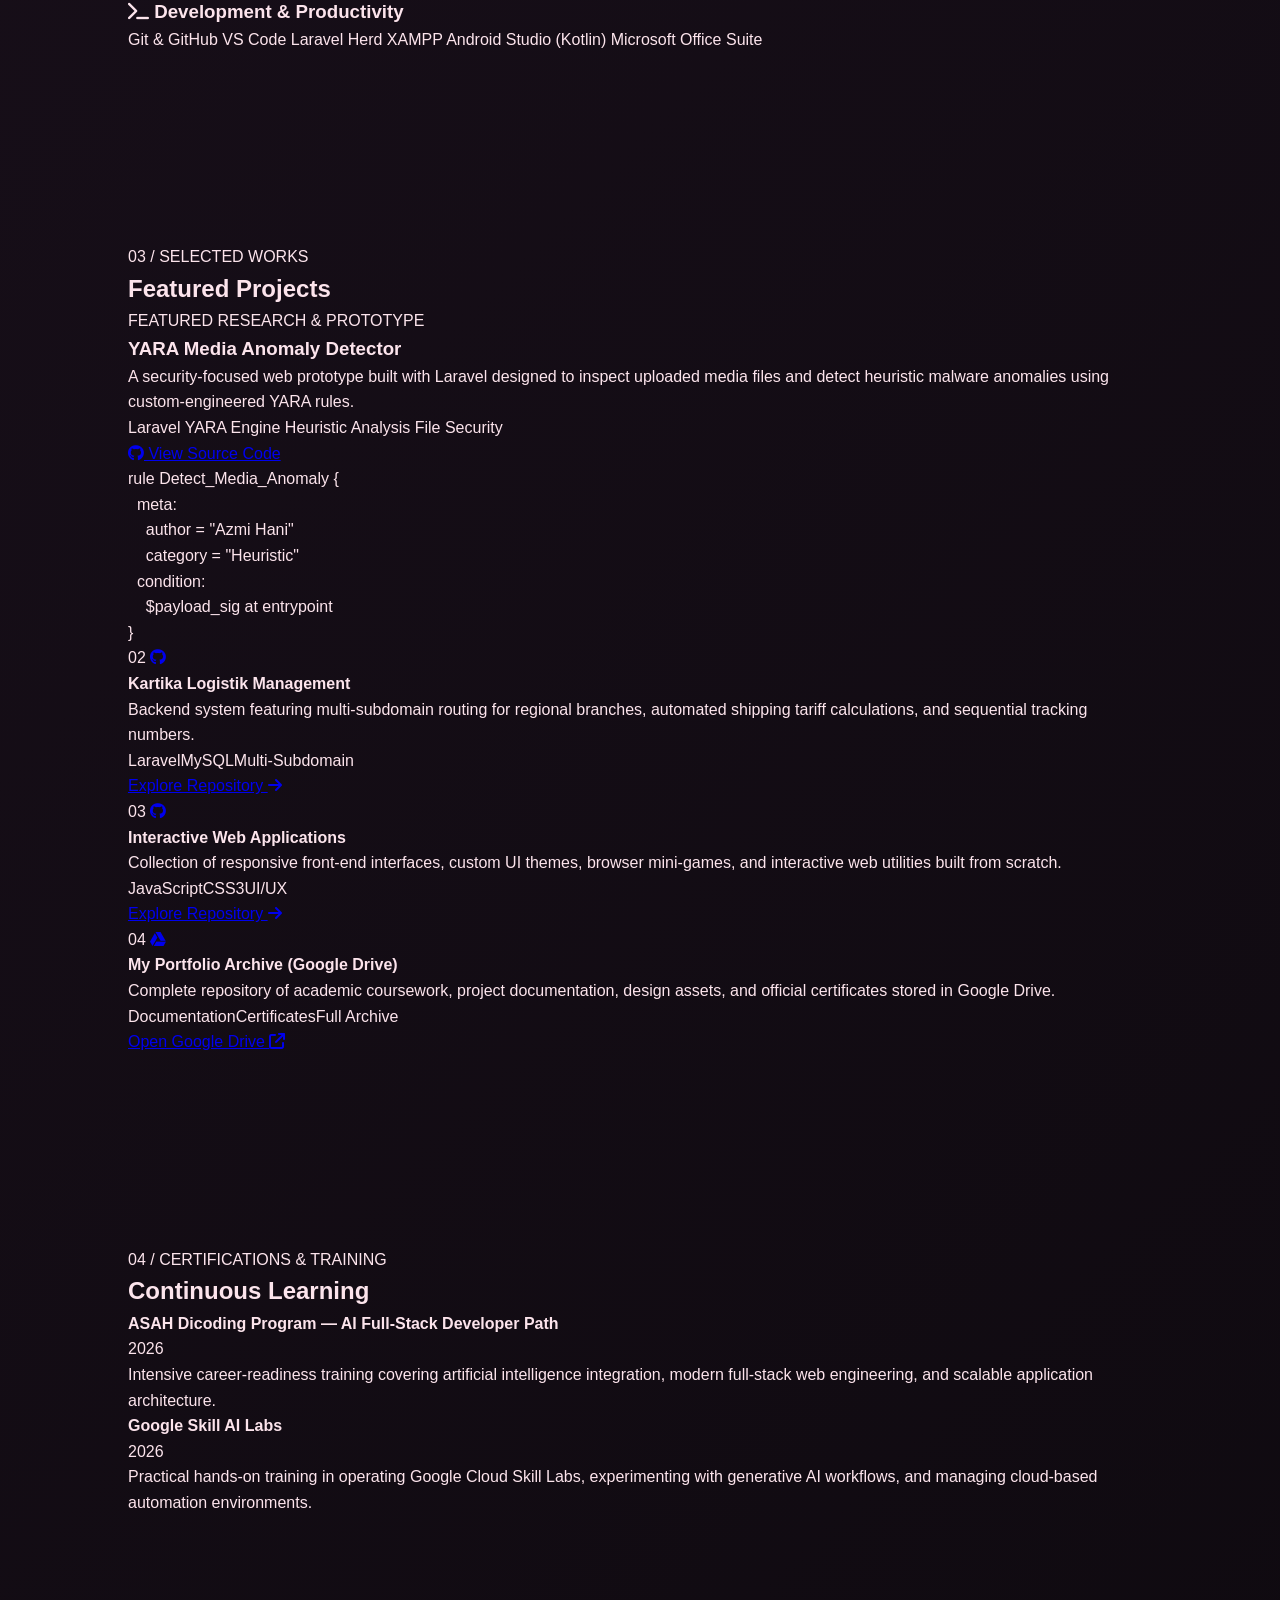
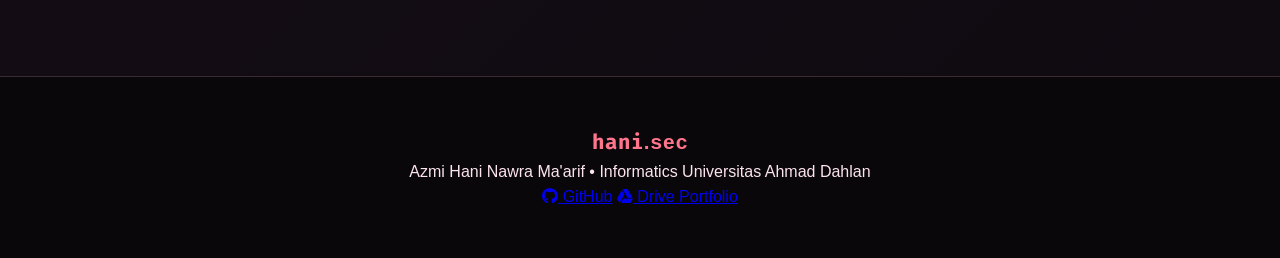
==== commit 315bc70d: "Update index.html" ====
--- a/index.html
+++ b/index.html
@@ -3,194 +3,313 @@
 <head>
     <meta charset="UTF-8">
     <meta name="viewport" content="width=device-width, initial-scale=1.0">
-    <title>Azmi Hani Nawra M | Informatics Portfolio</title>
+    <title>Azmi Hani Nawra M — Cyber Security & Web Dev</title>
     <link rel="stylesheet" href="style.css">
     <link rel="stylesheet" href="https://cdnjs.cloudflare.com/ajax/libs/font-awesome/6.4.0/css/all.min.css">
-    <link href="https://fonts.googleapis.com/css2?family=Fira+Code:wght@400;600&family=Poppins:wght@300;400;500;600;700&display=swap" rel="stylesheet">
+    <link href="https://fonts.googleapis.com/css2?family=Fira+Code:wght@400;500;600&family=Plus+Jakarta+Sans:wght@400;500;600;700;800&display=swap" rel="stylesheet">
 </head>
 <body>
-
-    <!-- Floating Navbar -->
-    <header class="navbar">
-        <div class="logo">&lt;Hani.dev /&gt;</div>
-        <nav>
+    <!-- Background Effects -->
+    <div class="bg-grid"></div>
+    <div class="cursor-glow" id="cursorGlow"></div>
+    <div class="ambient-orb orb-1"></div>
+    <div class="ambient-orb orb-2"></div>
+
+    <!-- Floating Pill Navbar -->
+    <header class="navbar-wrapper">
+        <nav class="navbar">
+            <a href="#home" class="logo">hani<span>.sec</span></a>
             <ul class="nav-links">
-                <li><a href="#home">Home</a></li>
-                <li><a href="#about">About</a></li>
-                <li><a href="#skills">Skills</a></li>
-                <li><a href="#projects">Projects</a></li>
-                <li><a href="#training">Training</a></li>
+                <li><a href="#about">Profile</a></li>
+                <li><a href="#skills">Arsenal</a></li>
+                <li><a href="#projects">Works</a></li>
+                <li><a href="#training">Credentials</a></li>
             </ul>
+            <a href="URL_GOOGLE_DRIVE_KAMU_DISINI" target="_blank" class="nav-cta">
+                Portfolio Drive <i class="fas fa-arrow-up-right-from-square"></i>
+            </a>
         </nav>
     </header>
 
-    <!-- Hero Section -->
-    <section id="home" class="hero-section">
-        <div class="hero-content">
-            <span class="badge"><i class="fas fa-shield-alt"></i> Informatics & Cyber Security</span>
-            <h1>Hi, I'm <span class="highlight">Azmi Hani Nawra Ma'arif</span> 🌸</h1>
-            <p class="subtitle">Undergraduate Informatics student at Ahmad Dahlan University specializing in Cyber Security, Full-Stack Web Development, and Malware Analysis.</p>
-            <div class="hero-buttons">
-                <a href="#projects" class="btn primary-btn"><i class="fas fa-code"></i> Explore Projects</a>
-                <a href="#about" class="btn secondary-btn"><i class="fas fa-user"></i> About Me</a>
+    <main class="container">
+        <!-- Hero Section -->
+        <section id="home" class="hero">
+            <div class="hero-left">
+                <div class="status-pill">
+                    <span class="pulse-dot"></span> Available for Collaboration • UAD Informatics
+                </div>
+                <h1>
+                    Securing Systems & <br>
+                    Crafting <span class="gradient-text">Clean Webs.</span>
+                </h1>
+                <p class="hero-desc">
+                    Hi, I'm <strong>Azmi Hani Nawra Ma'arif</strong>. An Informatics undergraduate at Universitas Ahmad Dahlan focusing on <strong>Cyber Security</strong>, heuristic malware analysis, and full-stack backend engineering.
+                </p>
+
+                <!-- Mini Interactive Terminal -->
+                <div class="mini-terminal">
+                    <div class="terminal-header">
+                        <div class="dots">
+                            <span></span><span></span><span></span>
+                        </div>
+                        <span class="term-title">hani@uad-sec:~</span>
+                    </div>
+                    <div class="terminal-body" id="terminalOutput">
+                        <p><span class="prompt">$</span> whoami</p>
+                        <p class="output">Cyber Security Enthusiast | Asisten Praktikum | Fiction Writer 🌸</p>
+                        <p><span class="prompt">$</span> <span id="typingText"></span><span class="cursor">|</span></p>
+                    </div>
+                    <div class="terminal-actions">
+                        <button onclick="runCommand('track')">./check-track</button>
+                        <button onclick="runCommand('org')">./leadership</button>
+                        <button onclick="runCommand('hobby')">./off-duty</button>
+                    </div>
+                </div>
+            </div>
+
+            <div class="hero-right">
+                <div class="photo-frame">
+                    <div class="frame-deco-top">SEC-ID // 2300018277</div>
+                    <img src="foto.jpeg" alt="Azmi Hani Nawra Ma'arif" class="profile-img">
+                    <div class="floating-badge badge-top">
+                        <i class="fas fa-shield-virus"></i> YARA & Network
+                    </div>
+                    <div class="floating-badge badge-bottom">
+                        <i class="fab fa-laravel"></i> Full-Stack Dev
+                    </div>
+                </div>
+            </div>
+        </section>
+
+        <!-- Bento Grid: About & Experience -->
+        <section id="about" class="section reveal">
+            <div class="section-header">
+                <span class="eyebrow">01 / IDENTITY & JOURNEY</span>
+                <h2>Beyond the Code</h2>
+            </div>
+
+            <div class="bento-grid">
+                <!-- Main Bio Card -->
+                <div class="bento-card bento-large">
+                    <div class="card-tag"><i class="fas fa-user-astronaut"></i> Biography</div>
+                    <h3>Bridging Security Engineering & Organizational Leadership</h3>
+                    <p>
+                        As an Informatics student at <strong>Universitas Ahmad Dahlan</strong>, I thrive at the intersection of defensive security and backend architecture—dissecting network packets, writing custom YARA detection rules, and building scalable web applications.
+                    </p>
+                    <p>
+                        Outside the lab, I served in the <strong>Informatics Student Association (HMIF) for two consecutive terms</strong>, contributed to department and faculty committees, and actively mentor peers as a <strong>Teaching Assistant (Asisten Praktikum)</strong> alongside working in faculty administration.
+                    </p>
+                </div>
+
+                <!-- Highlight Stat 1 -->
+                <div class="bento-card bento-accent">
+                    <div class="big-number">2x</div>
+                    <h4>HMIF Terms</h4>
+                    <p>Active committee leadership & student governance at department and faculty levels.</p>
+                </div>
+
+                <!-- Highlight Stat 2 -->
+                <div class="bento-card">
+                    <div class="card-icon-box"><i class="fas fa-chalkboard-user"></i></div>
+                    <h4>Asisten Praktikum</h4>
+                    <p>Guiding lab sessions in Cryptography, Computer Security, Computer Graphics, and Decision Support Systems.</p>
+                </div>
+
+                <!-- Creative Side Card -->
+                <div class="bento-card bento-wide">
+                    <div class="creative-flex">
+                        <div class="card-icon-box pink-box"><i class="fas fa-feather-pointed"></i></div>
+                        <div>
+                            <h4>The Creative Side: Fiction & Literature</h4>
+                            <p>When I'm not hunting anomalies or debugging Laravel routes, I immerse myself in <strong>reading novels and writing original fiction stories</strong>—sharpening my storytelling and out-of-the-box problem solving.</p>
+                        </div>
+                    </div>
+                </div>
+            </div>
+        </section>
+
+        <!-- Skills Arsenal -->
+        <section id="skills" class="section reveal">
+            <div class="section-header">
+                <span class="eyebrow">02 / TECHNICAL ARSENAL</span>
+                <h2>Tools & Capabilities</h2>
+            </div>
+
+            <div class="arsenal-wrapper">
+                <div class="arsenal-category">
+                    <h3><i class="fas fa-lock"></i> Cyber Security & Analysis</h3>
+                    <div class="pill-cloud">
+                        <span>Wireshark</span>
+                        <span>Linux Environment</span>
+                        <span>YARA Rules</span>
+                        <span>Heuristic Malware Analysis</span>
+                        <span>Network Traffic Inspection</span>
+                        <span>Applied Cryptography</span>
+                        <span>Proxy Tools</span>
+                    </div>
+                </div>
+
+                <div class="arsenal-category">
+                    <h3><i class="fas fa-code"></i> Full-Stack & Database</h3>
+                    <div class="pill-cloud">
+                        <span>PHP</span>
+                        <span>Laravel</span>
+                        <span>JavaScript (ES6+)</span>
+                        <span>Node.js</span>
+                        <span>HTML5 & Modern CSS</span>
+                        <span>MySQL Normalization</span>
+                        <span>RESTful Routing</span>
+                    </div>
+                </div>
+
+                <div class="arsenal-category">
+                    <h3><i class="fas fa-terminal"></i> Development & Productivity</h3>
+                    <div class="pill-cloud">
+                        <span>Git & GitHub</span>
+                        <span>VS Code</span>
+                        <span>Laravel Herd</span>
+                        <span>XAMPP</span>
+                        <span>Android Studio (Kotlin)</span>
+                        <span>Microsoft Office Suite</span>
+                    </div>
+                </div>
+            </div>
+        </section>
+
+        <!-- Featured Projects (Editorial Layout) -->
+        <section id="projects" class="section reveal">
+            <div class="section-header">
+                <span class="eyebrow">03 / SELECTED WORKS</span>
+                <h2>Featured Projects</h2>
+            </div>
+
+            <!-- Spotlight Project -->
+            <div class="spotlight-project">
+                <div class="spotlight-content">
+                    <span class="spotlight-badge">FEATURED RESEARCH & PROTOTYPE</span>
+                    <h3>YARA Media Anomaly Detector</h3>
+                    <p>
+                        A security-focused web prototype built with Laravel designed to inspect uploaded media files and detect heuristic malware anomalies using custom-engineered YARA rules.
+                    </p>
+                    <div class="tech-row">
+                        <span>Laravel</span>
+                        <span>YARA Engine</span>
+                        <span>Heuristic Analysis</span>
+                        <span>File Security</span>
+                    </div>
+                    <div class="project-actions">
+                        <a href="https://github.com/2300018277" target="_blank" class="btn-solid">
+                            <i class="fab fa-github"></i> View Source Code
+                        </a>
+                    </div>
+                </div>
+                <div class="spotlight-visual">
+                    <div class="code-preview">
+                        <span class="c-pink">rule</span> Detect_Media_Anomaly {<br>
+                        &nbsp;&nbsp;<span class="c-muted">meta:</span><br>
+                        &nbsp;&nbsp;&nbsp;&nbsp;author = <span class="c-light">"Azmi Hani"</span><br>
+                        &nbsp;&nbsp;&nbsp;&nbsp;category = <span class="c-light">"Heuristic"</span><br>
+                        &nbsp;&nbsp;<span class="c-muted">condition:</span><br>
+                        &nbsp;&nbsp;&nbsp;&nbsp;$payload_sig <span class="c-pink">at</span> entrypoint<br>
+                        }
+                    </div>
+                </div>
+            </div>
+
+            <!-- Other Projects Grid -->
+            <div class="sub-projects-grid">
+                <div class="work-card">
+                    <div class="work-top">
+                        <span class="work-num">02</span>
+                        <a href="https://github.com/2300018277" target="_blank" aria-label="GitHub"><i class="fab fa-github"></i></a>
+                    </div>
+                    <h4>Kartika Logistik Management</h4>
+                    <p>Backend system featuring multi-subdomain routing for regional branches, automated shipping tariff calculations, and sequential tracking numbers.</p>
+                    <div class="tech-row">
+                        <span>Laravel</span><span>MySQL</span><span>Multi-Subdomain</span>
+                    </div>
+                    <a href="https://github.com/2300018277" target="_blank" class="work-link">
+                        Explore Repository <i class="fas fa-arrow-right"></i>
+                    </a>
+                </div>
+
+                <div class="work-card">
+                    <div class="work-top">
+                        <span class="work-num">03</span>
+                        <a href="https://github.com/2300018277" target="_blank" aria-label="GitHub"><i class="fab fa-github"></i></a>
+                    </div>
+                    <h4>Interactive Web Applications</h4>
+                    <p>Collection of responsive front-end interfaces, custom UI themes, browser mini-games, and interactive web utilities built from scratch.</p>
+                    <div class="tech-row">
+                        <span>JavaScript</span><span>CSS3</span><span>UI/UX</span>
+                    </div>
+                    <a href="https://github.com/2300018277" target="_blank" class="work-link">
+                        Explore Repository <i class="fas fa-arrow-right"></i>
+                    </a>
+                </div>
+
+                <div class="work-card drive-card">
+                    <div class="work-top">
+                        <span class="work-num">04</span>
+                        <a href="URL_GOOGLE_DRIVE_KAMU_DISINI" target="_blank" aria-label="Google Drive"><i class="fab fa-google-drive"></i></a>
+                    </div>
+                    <h4>My Portfolio Archive (Google Drive)</h4>
+                    <p>Complete repository of academic coursework, project documentation, design assets, and official certificates stored in Google Drive.</p>
+                    <div class="tech-row">
+                        <span>Documentation</span><span>Certificates</span><span>Full Archive</span>
+                    </div>
+                    <a href="URL_GOOGLE_DRIVE_KAMU_DISINI" target="_blank" class="work-link">
+                        Open Google Drive <i class="fas fa-arrow-up-right-from-square"></i>
+                    </a>
+                </div>
+            </div>
+        </section>
+
+        <!-- Credentials / Training -->
+        <section id="training" class="section reveal">
+            <div class="section-header">
+                <span class="eyebrow">04 / CERTIFICATIONS & TRAINING</span>
+                <h2>Continuous Learning</h2>
+            </div>
+
+            <div class="timeline-list">
+                <div class="timeline-item">
+                    <div class="timeline-dot"></div>
+                    <div class="timeline-content">
+                        <div class="timeline-head">
+                            <h4>ASAH Dicoding Program — AI Full-Stack Developer Path</h4>
+                            <span class="year-tag">2026</span>
+                        </div>
+                        <p>Intensive career-readiness training covering artificial intelligence integration, modern full-stack web engineering, and scalable application architecture.</p>
+                    </div>
+                </div>
+
+                <div class="timeline-item">
+                    <div class="timeline-dot"></div>
+                    <div class="timeline-content">
+                        <div class="timeline-head">
+                            <h4>Google Skill AI Labs</h4>
+                            <span class="year-tag">2026</span>
+                        </div>
+                        <p>Practical hands-on training in operating Google Cloud Skill Labs, experimenting with generative AI workflows, and managing cloud-based automation environments.</p>
+                    </div>
+                </div>
+            </div>
+        </section>
+    </main>
+
+    <!-- Footer -->
+    <footer class="footer">
+        <div class="footer-inner">
+            <div>
+                <div class="logo">hani<span>.sec</span></div>
+                <p>Azmi Hani Nawra Ma'arif • Informatics Universitas Ahmad Dahlan</p>
+            </div>
+            <div class="footer-socials">
+                <a href="https://github.com/2300018277" target="_blank"><i class="fab fa-github"></i> GitHub</a>
+                <a href="https://drive.google.com/drive/folders/1-9Fv41W7j9FRp2T9lxF6PXTGIZgGn-QS?usp=drive_link" target="_blank"><i class="fab fa-google-drive"></i> Drive Portfolio</a>
             </div>
         </div>
-        <div class="hero-img-container">
-            <div class="glow-ring"></div>
-            <img src="foto.jpeg" alt="Azmi Hani" class="profile-img">
-        </div>
-    </section>
-
-   <!-- About Section -->
-    <section id="about" class="section">
-        <h2 class="section-title"><span>01.</span> About Me</h2>
-        <div class="about-grid">
-            <div class="about-card glass">
-                <p>Hello! I am an Informatics undergraduate student at Universitas Ahmad Dahlan focusing heavily on <strong>Cyber Security</strong> and backend architectures. I love dissecting network traffic, building secure web apps, and exploring heuristic threat detection.</p>
-                
-                <p>Beyond academics, I am actively involved in non-academic activities. I have served as an active committee member of the <strong>Informatics Student Association (HMIF) for two consecutive terms</strong> and participated in various student committees at both the department and faculty levels. I also work as a Teaching Assistant (Asisten Praktikum) for computer science courses and a student employee in faculty administration.</p>
-
-                <p>In my spare time, I enjoy <strong>reading novels and writing fiction stories</strong>, which helps fuel my creative thinking and problem-solving skills.</p>
-            </div>
-            <div class="stats-container">
-                <div class="stat-box glass">
-                    <h3>Focus</h3>
-                    <p>Cyber Security & Web Dev</p>
-                </div>
-                <div class="stat-box glass">
-                    <h3>Role & Org</h3>
-                    <p>HMIF 2 Periods & Asisten Praktikum</p>
-                </div>
-            </div>
-        </div>
-    </section>
-
-    <!-- Skills Section -->
-    <section id="skills" class="section">
-        <h2 class="section-title"><span>02.</span> Technical Skills</h2>
-        <div class="skills-grid">
-            <div class="skill-card glass">
-                <div class="skill-icon"><i class="fas fa-shield-halved"></i></div>
-                <h3>Cyber Security</h3>
-                <p>Wireshark, Linux Environments, YARA Rules, Network Traffic Analysis, Cryptography</p>
-            </div>
-            <div class="skill-card glass">
-                <div class="skill-icon"><i class="fas fa-laptop-code"></i></div>
-                <h3>Web & Backend</h3>
-                <p>PHP, Laravel, JavaScript, HTML/CSS, Node.js, MySQL Database Normalization</p>
-            </div>
-            <div class="skill-card glass">
-                <div class="skill-icon"><i class="fas fa-toolbox"></i></div>
-                <h3>Tools & Workflow</h3>
-                <p>Git, GitHub, VS Code, Laravel Herd, XAMPP, Android Studio, Kotlin, Microsoft Apps</p>
-            </div>
-        </div>
-    </section>
-
-    <!-- Projects Section -->
-    <section id="projects" class="section">
-        <h2 class="section-title"><span>03.</span> Featured Projects</h2>
-        <div class="projects-grid">
-            
-            <!-- Proyek 1 -->
-            <div class="project-card glass">
-                <div class="project-top">
-                    <i class="far fa-folder-open folder-icon"></i>
-                    <div class="proj-links"><i class="fab fa-github"></i></div>
-                </div>
-                <h3>YARA Media Anomaly Detector</h3>
-                <p>Web prototype built with Laravel to test media upload security and detect heuristic malware anomalies using custom YARA rules.</p>
-                <div class="tags">
-                    <span>Laravel</span><span>YARA</span><span>Security</span>
-                </div>
-                <a href="https://github.com/username-kamu/repo-yara" target="_blank" class="project-btn">
-                    <span>Selengkapnya</span> <i class="fas fa-arrow-right"></i>
-                </a>
-            </div>
-
-            <!-- Proyek 2 -->
-            <div class="project-card glass">
-                <div class="project-top">
-                    <i class="far fa-folder-open folder-icon"></i>
-                    <div class="proj-links"><i class="fab fa-github"></i></div>
-                </div>
-                <h3>Kartika Logistik Management</h3>
-                <p>Backend architecture featuring multi-subdomain routing, automated shipping price calculation, and sequential tracking resi numbers.</p>
-                <div class="tags">
-                    <span>Laravel</span><span>MySQL</span><span>Subdomain</span>
-                </div>
-                <a href="https://github.com/username-kamu/repo-kartika" target="_blank" class="project-btn">
-                    <span>Selengkapnya</span> <i class="fas fa-arrow-right"></i>
-                </a>
-            </div>
-
-            <!-- Proyek 3 -->
-            <div class="project-card glass">
-                <div class="project-top">
-                    <i class="far fa-folder-open folder-icon"></i>
-                    <div class="proj-links"><i class="fab fa-github"></i></div>
-                </div>
-                <h3>Interactive Web Applications</h3>
-                <p>A collection of front-end web projects featuring custom UI themes, interactive mini-games, memory card games, and responsive layouts.</p>
-                <div class="tags">
-                    <span>JavaScript</span><span>HTML/CSS</span><span>UI/UX</span>
-                </div>
-                <a href="https://github.com/2300018277" target="_blank" class="project-btn">
-                    <span>Selengkapnya</span> <i class="fas fa-arrow-right"></i>
-                </a>
-            </div>
-
-            <!-- Proyek 4: My Portfolio Google Drive (BARU) -->
-            <div class="project-card glass">
-                <div class="project-top">
-                    <i class="fas fa-folder-tree folder-icon"></i>
-                    <div class="proj-links"><i class="fab fa-google-drive" style="color: #ff758c;"></i></div>
-                </div>
-                <h3>My Portfolio Google Drive</h3>
-                <p>Complete compilation of academic projects, certificates, documentation, and coursework assets stored securely in Google Drive.</p>
-                <div class="tags">
-                    <span>Drive</span><span>Documents</span><span>Assets</span>
-                </div>
-                <a href="https://drive.google.com/drive/folders/1-9Fv41W7j9FRp2T9lxF6PXTGIZgGn-QS?usp=drive_link" target="_blank" class="project-btn">
-                    <span>Buka Google Drive</span> <i class="fas fa-external-link-alt"></i>
-                </a>
-            </div>
-
-        </div>
-    </section>
-
-    <!-- Training & Seminars Section -->
-    <section id="training" class="section">
-        <h2 class="section-title"><span>04.</span> Training & Seminars</h2>
-        <div class="training-grid">
-            
-            <!-- Pelatihan 1: ASAH Dicoding -->
-            <div class="training-card glass">
-                <i class="fas fa-certificate"></i>
-                <div>
-                    <h4>ASAH Dicoding Program</h4>
-                    <p class="sub-text">AI Full-Stack Developer Learning Path</p>
-                    <p>Intensive training program covering artificial intelligence integration, full-stack web engineering, and modern scalable application development.</p>
-                </div>
-            </div>
-
-            <!-- Pelatihan 2: Google Skill AI -->
-            <div class="training-card glass">
-                <i class="fas fa-robot"></i>
-                <div>
-                    <h4>Google Skill AI Labs</h4>
-                    <p class="sub-text">Cloud & Artificial Intelligence Operational Training</p>
-                    <p>Hands-on training focused on operating Google cloud skill labs, exploring generative AI tools, and mastering modern cloud-based automation environments.</p>
-                </div>
-            </div>
-
-        </div>
-    </section>
-
-    <!-- Footer -->
-    <footer>
-        <p>Designed & Crafted by Azmi Hani Nawra M</p>
-        <p class="footer-sub">Informatics Universitas Ahmad Dahlan • English Portfolio Assignment 2026</p>
     </footer>
 
     <script src="script.js"></script>
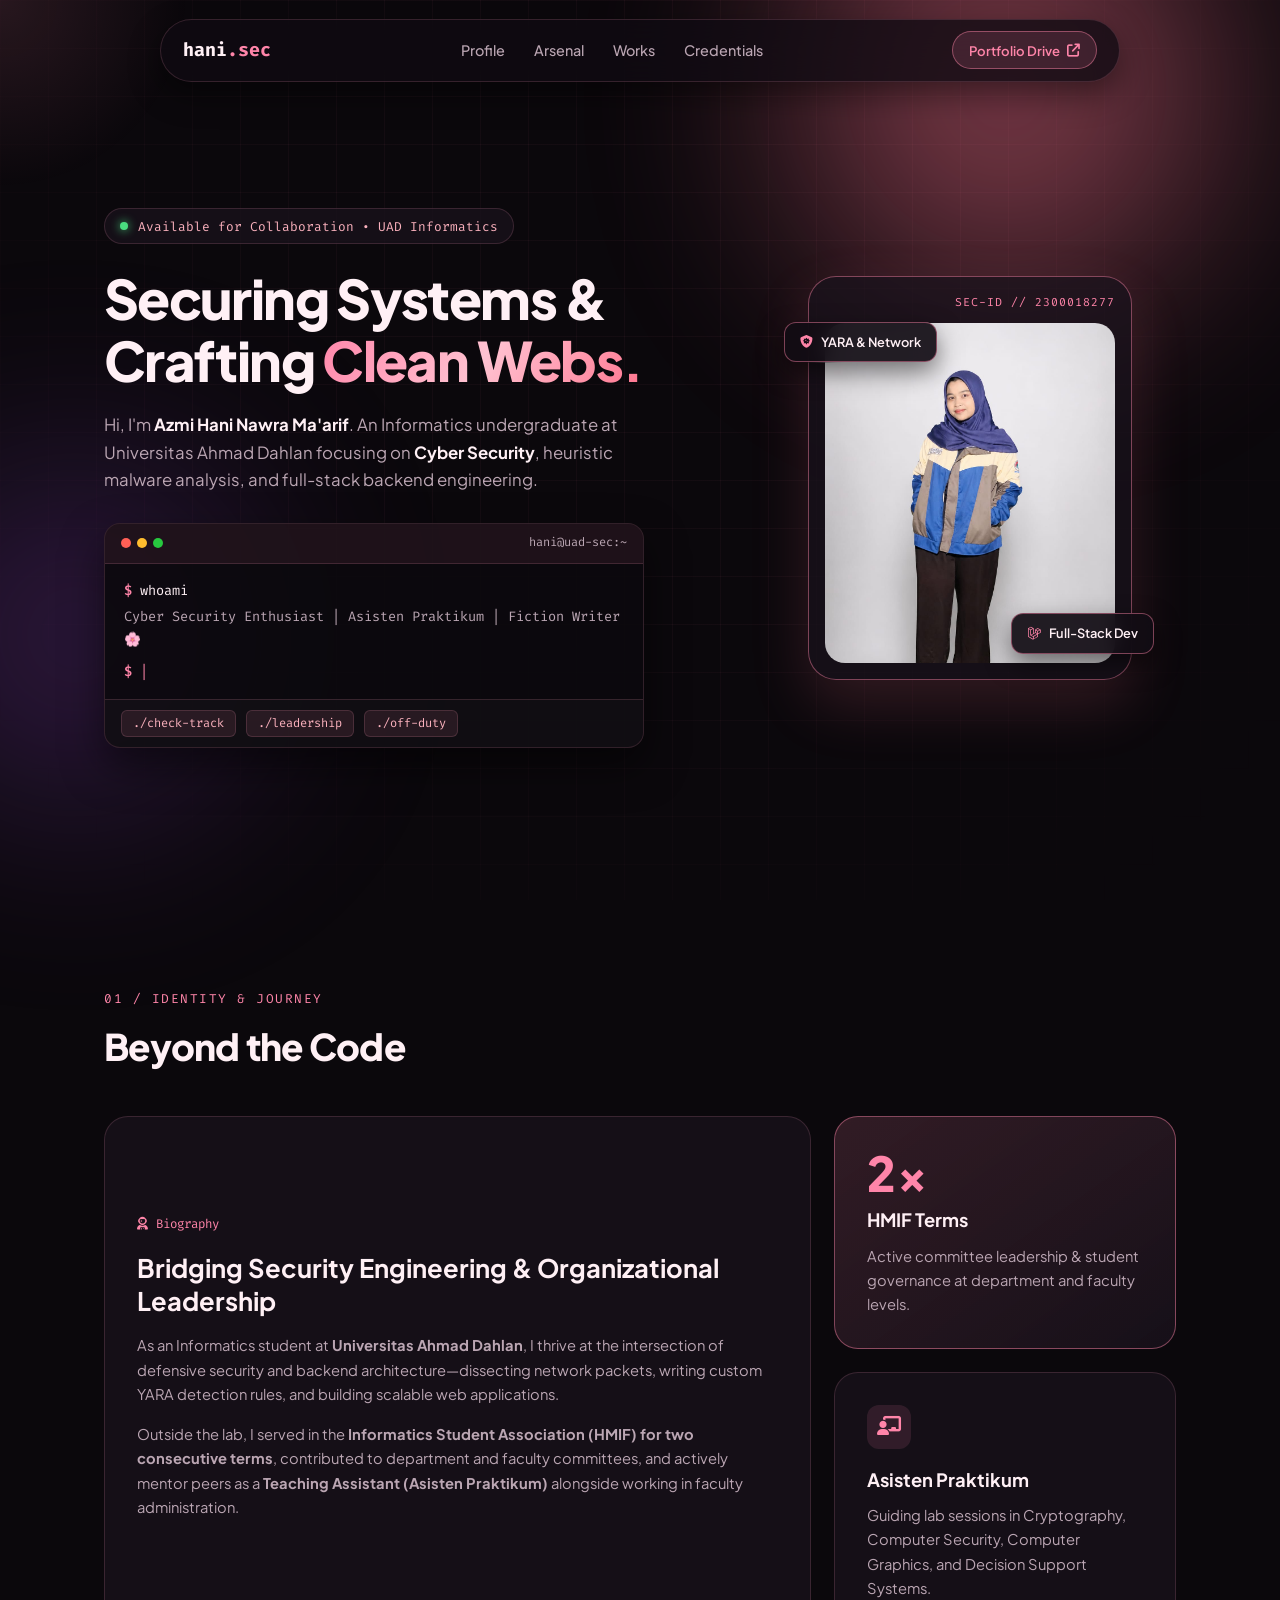
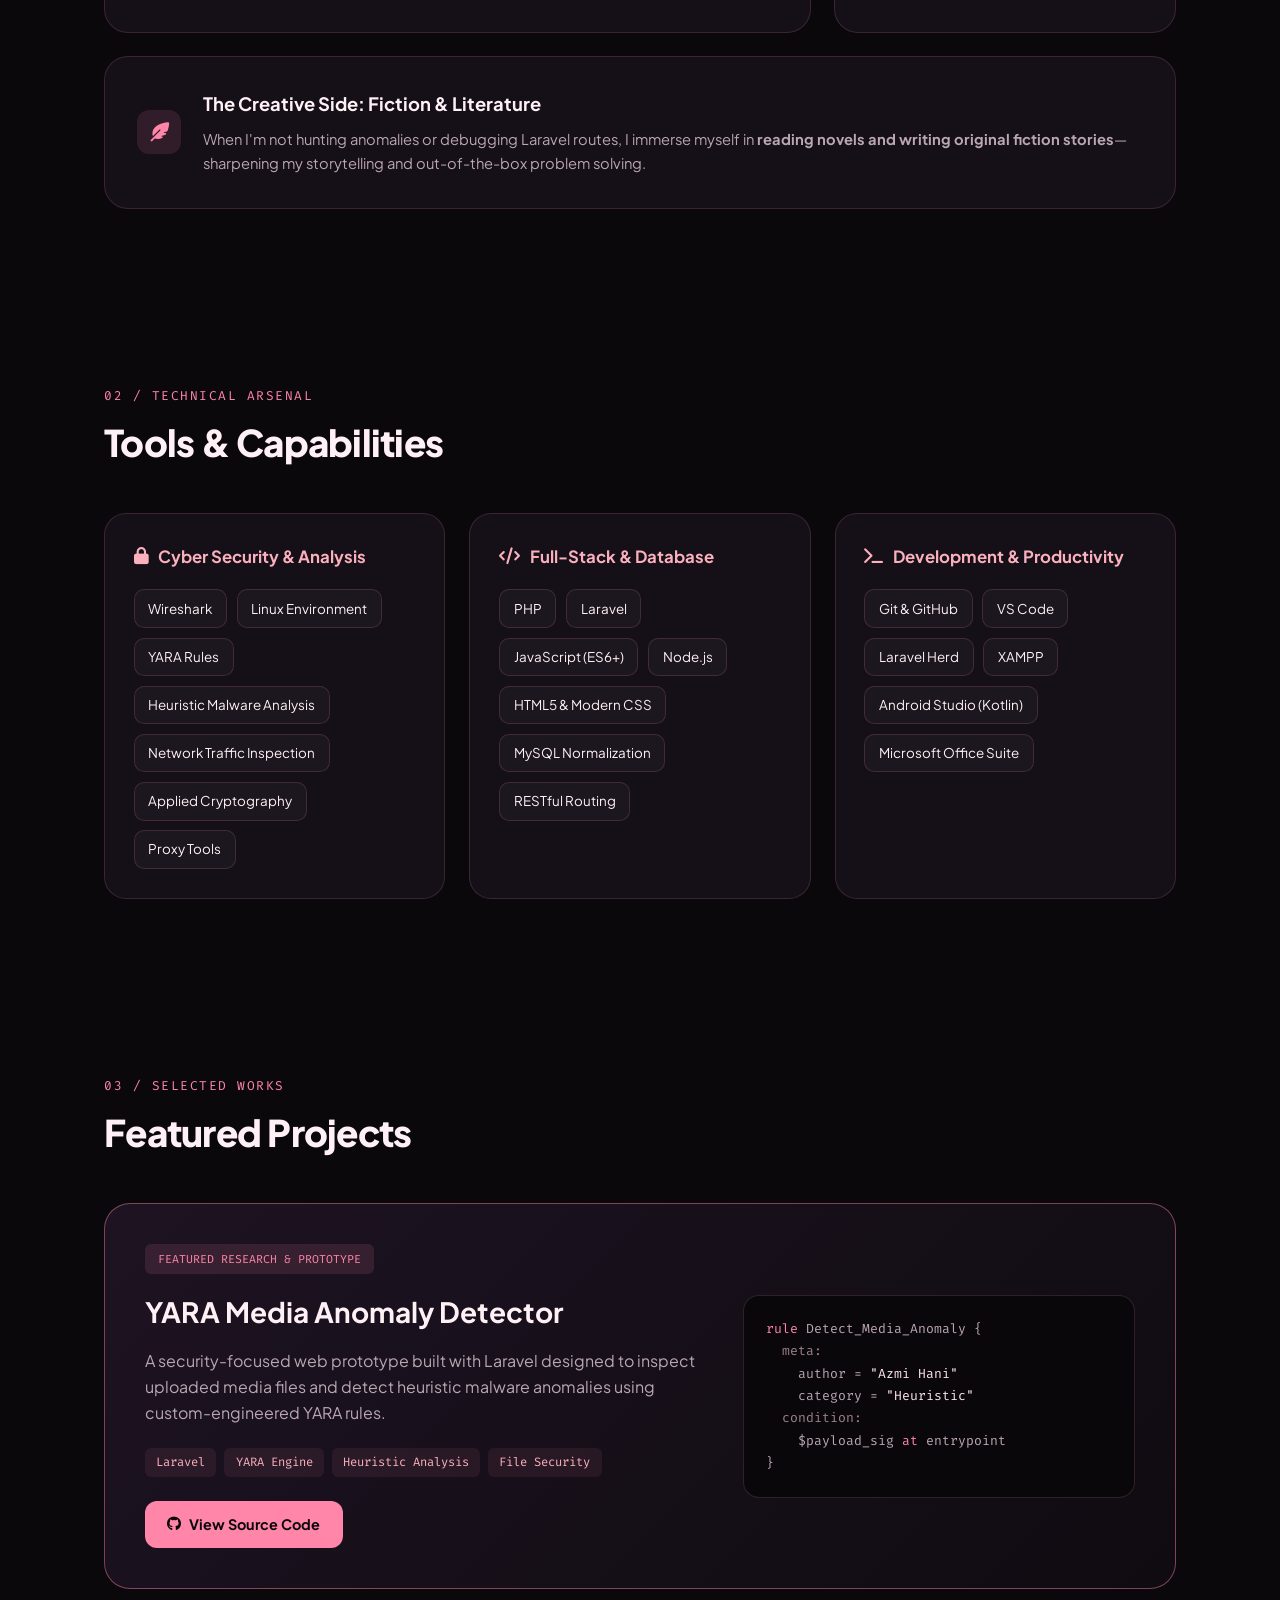
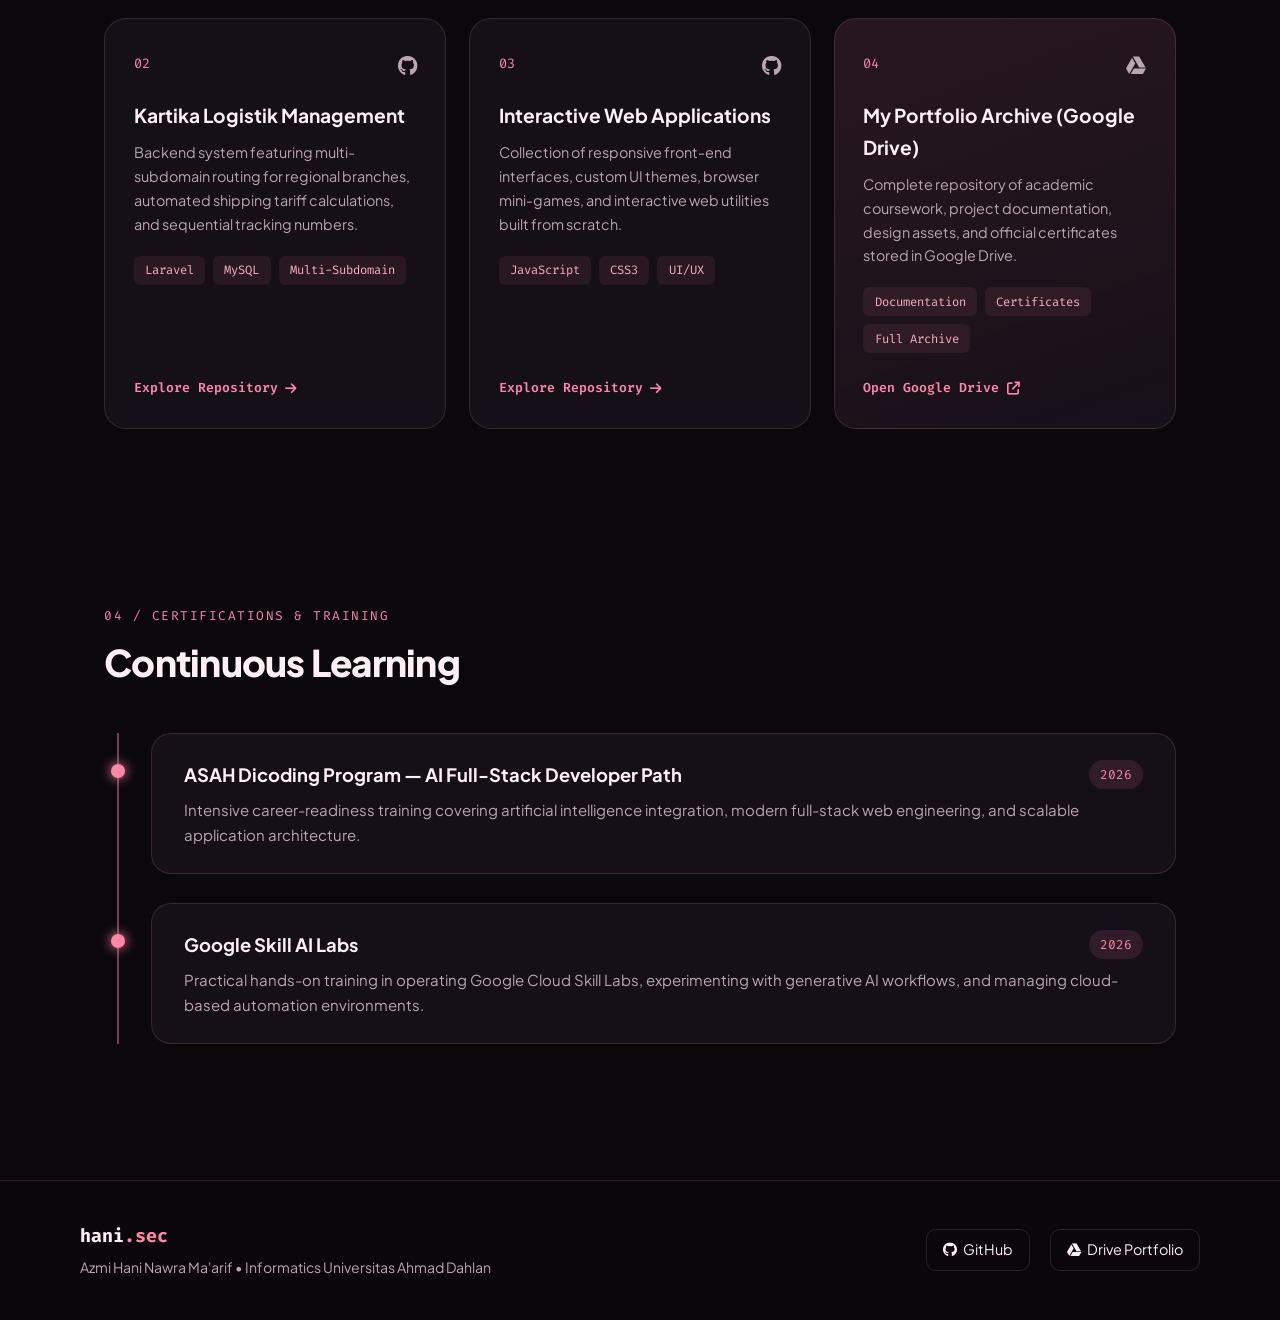
==== commit 42ca94b2: "Update index.html" ====
--- a/index.html
+++ b/index.html
@@ -25,7 +25,7 @@
                 <li><a href="#projects">Works</a></li>
                 <li><a href="#training">Credentials</a></li>
             </ul>
-            <a href="URL_GOOGLE_DRIVE_KAMU_DISINI" target="_blank" class="nav-cta">
+            <a href="https://drive.google.com/drive/folders/1-9Fv41W7j9FRp2T9lxF6PXTGIZgGn-QS?usp=drive_link" target="_blank" class="nav-cta">
                 Portfolio Drive <i class="fas fa-arrow-up-right-from-square"></i>
             </a>
         </nav>
@@ -251,14 +251,14 @@
                 <div class="work-card drive-card">
                     <div class="work-top">
                         <span class="work-num">04</span>
-                        <a href="URL_GOOGLE_DRIVE_KAMU_DISINI" target="_blank" aria-label="Google Drive"><i class="fab fa-google-drive"></i></a>
+                        <a href="https://drive.google.com/drive/folders/1-9Fv41W7j9FRp2T9lxF6PXTGIZgGn-QS?usp=drive_link" target="_blank" aria-label="Google Drive"><i class="fab fa-google-drive"></i></a>
                     </div>
                     <h4>My Portfolio Archive (Google Drive)</h4>
                     <p>Complete repository of academic coursework, project documentation, design assets, and official certificates stored in Google Drive.</p>
                     <div class="tech-row">
                         <span>Documentation</span><span>Certificates</span><span>Full Archive</span>
                     </div>
-                    <a href="URL_GOOGLE_DRIVE_KAMU_DISINI" target="_blank" class="work-link">
+                    <a href="https://drive.google.com/drive/folders/1-9Fv41W7j9FRp2T9lxF6PXTGIZgGn-QS?usp=drive_link" target="_blank" class="work-link">
                         Open Google Drive <i class="fas fa-arrow-up-right-from-square"></i>
                     </a>
                 </div>
--- a/style.css
+++ b/style.css
@@ -1,451 +1,844 @@
 :root {
-    --bg-main: #0f0a10;
-    --bg-gradient: linear-gradient(135deg, #1a101c 0%, #0f0a10 100%);
-    --card-bg: rgba(255, 182, 193, 0.05);
-    --card-border: rgba(255, 182, 193, 0.2);
-    --primary-pink: #ff758c;
-    --secondary-pink: #ff9a9e;
-    --text-light: #fce4ec;
-    --text-muted: #d1b3c4;
-    --glow-pink: rgba(255, 117, 140, 0.25);
+    --bg-base: #0b080c;
+    --surface: rgba(25, 18, 28, 0.72);
+    --surface-hover: rgba(38, 26, 42, 0.85);
+    --border: rgba(255, 158, 187, 0.16);
+    --border-bright: rgba(255, 133, 169, 0.45);
+    --pink-primary: #ff85a9;
+    --pink-soft: #fbb1bd;
+    --pink-deep: #f72585;
+    --text-main: #fff0f5;
+    --text-dim: #bba6b3;
+    --font-sans: 'Plus Jakarta Sans', sans-serif;
+    --font-mono: 'Fira Code', monospace;
 }
 
 * {
     margin: 0;
     padding: 0;
     box-sizing: border-box;
-    font-family: 'Poppins', sans-serif;
     scroll-behavior: smooth;
 }
 
 body {
-    background: var(--bg-main);
-    background-image: var(--bg-gradient);
-    color: var(--text-light);
-    line-height: 1.6;
+    background-color: var(--bg-base);
+    color: var(--text-main);
+    font-family: var(--font-sans);
+    line-height: 1.65;
     overflow-x: hidden;
-}
-
-/* Glassmorphism Effect */
-.glass {
-    background: var(--card-bg);
-    backdrop-filter: blur(12px);
-    -webkit-backdrop-filter: blur(12px);
-    border: 1px solid var(--card-border);
-    border-radius: 20px;
-}
-
-/* Navbar */
+    position: relative;
+}
+
+/* Subtle Cyber Grid & Ambient Glow */
+.bg-grid {
+    position: fixed;
+    inset: 0;
+    background-image: 
+        linear-gradient(to right, rgba(255, 133, 169, 0.04) 1px, transparent 1px),
+        linear-gradient(to bottom, rgba(255, 133, 169, 0.04) 1px, transparent 1px);
+    background-size: 48px 48px;
+    mask-image: radial-gradient(circle at 50% 30%, black 40%, transparent 90%);
+    z-index: -3;
+    pointer-events: none;
+}
+
+.ambient-orb {
+    position: fixed;
+    border-radius: 50%;
+    filter: blur(110px);
+    z-index: -2;
+    pointer-events: none;
+    opacity: 0.45;
+}
+
+.orb-1 {
+    width: 420px;
+    height: 420px;
+    background: #ff758f;
+    top: -120px;
+    right: 5%;
+}
+
+.orb-2 {
+    width: 350px;
+    height: 350px;
+    background: #9d4edd;
+    bottom: 10%;
+    left: -100px;
+    opacity: 0.25;
+}
+
+.cursor-glow {
+    position: fixed;
+    width: 380px;
+    height: 380px;
+    background: radial-gradient(circle, rgba(255, 133, 169, 0.12), transparent 70%);
+    border-radius: 50%;
+    pointer-events: none;
+    transform: translate(-50%, -50%);
+    z-index: -1;
+    transition: opacity 0.3s ease;
+}
+
+/* Floating Pill Navbar */
+.navbar-wrapper {
+    position: fixed;
+    top: 1.2rem;
+    left: 0;
+    right: 0;
+    display: flex;
+    justify-content: center;
+    z-index: 1000;
+    padding: 0 1rem;
+}
+
 .navbar {
     display: flex;
+    align-items: center;
     justify-content: space-between;
-    align-items: center;
-    padding: 1.2rem 8%;
-    background: rgba(15, 10, 16, 0.85);
-    backdrop-filter: blur(15px);
-    position: fixed;
     width: 100%;
-    top: 0;
-    z-index: 1000;
-    border-bottom: 1px solid var(--card-border);
+    max-width: 960px;
+    padding: 0.7rem 1.4rem;
+    background: rgba(16, 11, 18, 0.78);
+    backdrop-filter: blur(16px);
+    border: 1px solid var(--border);
+    border-radius: 999px;
+    box-shadow: 0 12px 32px rgba(0, 0, 0, 0.45);
 }
 
 .logo {
-    font-family: 'Fira Code', monospace;
-    font-size: 1.3rem;
+    font-family: var(--font-mono);
     font-weight: 700;
-    color: var(--primary-pink);
-    letter-spacing: 1px;
+    font-size: 1.15rem;
+    color: var(--text-main);
+    text-decoration: none;
+}
+
+.logo span {
+    color: var(--pink-primary);
 }
 
 .nav-links {
     display: flex;
     list-style: none;
-    gap: 2rem;
+    gap: 1.8rem;
 }
 
 .nav-links a {
     text-decoration: none;
-    color: var(--text-muted);
+    color: var(--text-dim);
+    font-size: 0.9rem;
     font-weight: 500;
-    font-size: 0.95rem;
-    transition: color 0.3s ease;
+    transition: color 0.25s;
 }
 
 .nav-links a:hover {
-    color: var(--primary-pink);
-}
-
-/* Hero Section */
-.hero-section {
-    min-height: 100vh;
-    display: flex;
-    align-items: center;
-    justify-content: space-between;
-    padding: 0 10%;
-    padding-top: 5rem;
-    gap: 3rem;
-}
-
-.hero-content {
-    flex: 1.2;
-}
-
-.badge {
-    background: rgba(255, 117, 140, 0.12);
-    color: var(--primary-pink);
-    padding: 0.5rem 1.1rem;
-    border-radius: 30px;
-    font-size: 0.85rem;
+    color: var(--pink-primary);
+}
+
+.nav-cta {
+    background: rgba(255, 133, 169, 0.14);
+    color: var(--pink-primary);
+    border: 1px solid var(--border-bright);
+    padding: 0.45rem 1rem;
+    border-radius: 999px;
+    text-decoration: none;
+    font-size: 0.82rem;
     font-weight: 600;
     display: inline-flex;
     align-items: center;
-    gap: 0.5rem;
-    border: 1px solid var(--card-border);
+    gap: 0.4rem;
+    transition: all 0.25s;
+}
+
+.nav-cta:hover {
+    background: var(--pink-primary);
+    color: #0b080c;
+}
+
+/* Main Container */
+.container {
+    max-width: 1120px;
+    margin: 0 auto;
+    padding: 0 1.5rem;
+}
+
+/* Hero Section */
+.hero {
+    min-height: 100vh;
+    display: grid;
+    grid-template-columns: 1.25fr 0.85fr;
+    align-items: center;
+    gap: 3.5rem;
+    padding-top: 6.5rem;
+    padding-bottom: 3rem;
+}
+
+.status-pill {
+    display: inline-flex;
+    align-items: center;
+    gap: 0.6rem;
+    padding: 0.4rem 0.95rem;
+    background: var(--surface);
+    border: 1px solid var(--border);
+    border-radius: 999px;
+    font-size: 0.8rem;
+    font-family: var(--font-mono);
+    color: var(--pink-soft);
+    margin-bottom: 1.4rem;
+}
+
+.pulse-dot {
+    width: 8px;
+    height: 8px;
+    background: #4ade80;
+    border-radius: 50%;
+    box-shadow: 0 0 10px #4ade80;
+}
+
+.hero h1 {
+    font-size: 3.4rem;
+    line-height: 1.15;
+    font-weight: 800;
+    letter-spacing: -0.03em;
     margin-bottom: 1.2rem;
 }
 
-.hero-content h1 {
-    font-size: 3.2rem;
-    margin-bottom: 1rem;
-    font-weight: 700;
-    letter-spacing: -0.5px;
-}
-
-.highlight {
-    background: linear-gradient(135deg, var(--primary-pink), var(--secondary-pink));
+.gradient-text {
+    background: linear-gradient(120deg, #ff85a9, #ffc2d1, #ff758f);
     -webkit-background-clip: text;
     -webkit-text-fill-color: transparent;
 }
 
-.subtitle {
-    color: var(--text-muted);
+.hero-desc {
+    color: var(--text-dim);
     font-size: 1.05rem;
-    margin-bottom: 2rem;
-    line-height: 1.7;
-}
-
-.hero-buttons {
-    display: flex;
-    gap: 1rem;
-}
-
-.btn {
-    padding: 0.8rem 1.8rem;
-    border-radius: 30px;
-    text-decoration: none;
+    max-width: 560px;
+    margin-bottom: 1.8rem;
+}
+
+.hero-desc strong {
+    color: var(--text-main);
+}
+
+/* Mini Interactive Terminal */
+.mini-terminal {
+    background: rgba(12, 9, 14, 0.9);
+    border: 1px solid var(--border);
+    border-radius: 16px;
+    overflow: hidden;
+    max-width: 540px;
+    box-shadow: 0 18px 40px rgba(0, 0, 0, 0.5);
+}
+
+.terminal-header {
+    background: rgba(255, 133, 169, 0.08);
+    padding: 0.6rem 1rem;
+    display: flex;
+    align-items: center;
+    justify-content: space-between;
+    border-bottom: 1px solid var(--border);
+}
+
+.dots {
+    display: flex;
+    gap: 6px;
+}
+
+.dots span {
+    width: 10px;
+    height: 10px;
+    border-radius: 50%;
+    background: rgba(255, 133, 169, 0.35);
+}
+
+.dots span:first-child { background: #ff5f56; }
+.dots span:nth-child(2) { background: #ffbd2e; }
+.dots span:last-child { background: #27c93f; }
+
+.term-title {
+    font-family: var(--font-mono);
+    font-size: 0.75rem;
+    color: var(--text-dim);
+}
+
+.terminal-body {
+    padding: 1rem 1.2rem;
+    font-family: var(--font-mono);
+    font-size: 0.85rem;
+    min-height: 92px;
+}
+
+.prompt {
+    color: var(--pink-primary);
     font-weight: 600;
-    font-size: 0.95rem;
-    transition: all 0.3s ease;
-    display: inline-flex;
-    align-items: center;
-    gap: 0.5rem;
-}
-
-.primary-btn {
-    background: linear-gradient(135deg, var(--primary-pink), var(--secondary-pink));
-    color: #0f0a10;
-    box-shadow: 0 8px 25px var(--glow-pink);
-}
-
-.primary-btn:hover {
-    transform: translateY(-3px);
-    box-shadow: 0 12px 30px rgba(255, 117, 140, 0.4);
-}
-
-.secondary-btn {
-    background: transparent;
-    color: var(--text-light);
-    border: 1px solid var(--card-border);
-}
-
-.secondary-btn:hover {
-    border-color: var(--primary-pink);
-    color: var(--primary-pink);
-    background: rgba(255, 117, 140, 0.05);
-}
-
-/* Hero Image with Glow Ring */
-.hero-img-container {
-    flex: 1;
+}
+
+.output {
+    color: var(--text-dim);
+    margin: 0.25rem 0 0.6rem;
+}
+
+.cursor {
+    color: var(--pink-primary);
+    animation: blink 1s infinite;
+}
+
+@keyframes blink {
+    50% { opacity: 0; }
+}
+
+.terminal-actions {
+    padding: 0.6rem 1rem;
+    background: rgba(255, 255, 255, 0.02);
+    border-top: 1px solid var(--border);
+    display: flex;
+    gap: 0.6rem;
+    flex-wrap: wrap;
+}
+
+.terminal-actions button {
+    background: rgba(255, 133, 169, 0.1);
+    border: 1px solid var(--border);
+    color: var(--pink-soft);
+    font-family: var(--font-mono);
+    font-size: 0.75rem;
+    padding: 0.3rem 0.7rem;
+    border-radius: 6px;
+    cursor: pointer;
+    transition: all 0.2s;
+}
+
+.terminal-actions button:hover {
+    background: var(--pink-primary);
+    color: #0b080c;
+}
+
+/* Hero Right Photo Frame */
+.hero-right {
     display: flex;
     justify-content: center;
+}
+
+.photo-frame {
     position: relative;
+    padding: 1rem;
+    background: var(--surface);
+    border: 1px solid var(--border-bright);
+    border-radius: 28px;
+    box-shadow: 0 25px 60px rgba(255, 117, 140, 0.16);
+}
+
+.frame-deco-top {
+    font-family: var(--font-mono);
+    font-size: 0.72rem;
+    color: var(--pink-primary);
+    margin-bottom: 0.7rem;
+    letter-spacing: 1px;
+    text-align: right;
 }
 
 .profile-img {
     width: 290px;
-    height: 290px;
+    height: 340px;
     object-fit: cover;
-    border-radius: 50%;
-    border: 3px solid var(--card-border);
-    box-shadow: 0 0 40px var(--glow-pink);
-    z-index: 2;
-    transition: transform 0.4s ease;
-}
-
-.profile-img:hover {
-    transform: scale(1.03);
-}
-
-/* Sections */
+    border-radius: 20px;
+    display: block;
+}
+
+.floating-badge {
+    position: absolute;
+    background: rgba(18, 12, 20, 0.92);
+    backdrop-filter: blur(10px);
+    border: 1px solid var(--border-bright);
+    padding: 0.55rem 0.95rem;
+    border-radius: 12px;
+    font-size: 0.8rem;
+    font-weight: 600;
+    display: flex;
+    align-items: center;
+    gap: 0.5rem;
+    box-shadow: 0 10px 25px rgba(0, 0, 0, 0.5);
+}
+
+.floating-badge i {
+    color: var(--pink-primary);
+}
+
+.badge-top {
+    top: 2.8rem;
+    left: -1.6rem;
+}
+
+.badge-bottom {
+    bottom: 1.6rem;
+    right: -1.4rem;
+}
+
+/* Section Headers */
 .section {
-    padding: 6rem 10%;
-    max-width: 1300px;
-    margin: 0 auto;
-}
-
-.section-title {
-    font-size: 2rem;
+    padding: 5.5rem 0;
+}
+
+.section-header {
     margin-bottom: 2.5rem;
+}
+
+.eyebrow {
+    font-family: var(--font-mono);
+    font-size: 0.8rem;
+    color: var(--pink-primary);
+    letter-spacing: 1.5px;
+    display: block;
+    margin-bottom: 0.4rem;
+}
+
+.section-header h2 {
+    font-size: 2.3rem;
+    font-weight: 800;
+    letter-spacing: -0.02em;
+}
+
+/* Bento Grid */
+.bento-grid {
+    display: grid;
+    grid-template-columns: repeat(3, 1fr);
+    gap: 1.4rem;
+}
+
+.bento-card {
+    background: var(--surface);
+    border: 1px solid var(--border);
+    border-radius: 24px;
+    padding: 2rem;
+    transition: transform 0.3s ease, border-color 0.3s ease;
+}
+
+.bento-card:hover {
+    transform: translateY(-4px);
+    border-color: var(--border-bright);
+}
+
+.bento-large {
+    grid-column: span 2;
+    grid-row: span 2;
+    display: flex;
+    flex-direction: column;
+    justify-content: center;
+}
+
+.card-tag {
+    font-family: var(--font-mono);
+    font-size: 0.78rem;
+    color: var(--pink-primary);
+    margin-bottom: 1rem;
+    display: inline-flex;
+    align-items: center;
+    gap: 0.5rem;
+}
+
+.bento-large h3 {
+    font-size: 1.6rem;
+    margin-bottom: 1rem;
+    line-height: 1.3;
+}
+
+.bento-large p {
+    color: var(--text-dim);
+    margin-bottom: 1rem;
+}
+
+.bento-accent {
+    background: linear-gradient(145deg, rgba(255, 133, 169, 0.16), rgba(25, 18, 28, 0.8));
+    border-color: var(--border-bright);
+}
+
+.big-number {
+    font-size: 3rem;
+    font-weight: 800;
+    color: var(--pink-primary);
+    line-height: 1;
+    margin-bottom: 0.5rem;
+}
+
+.bento-card h4 {
+    font-size: 1.15rem;
+    margin-bottom: 0.5rem;
+}
+
+.bento-card p {
+    color: var(--text-dim);
+    font-size: 0.92rem;
+}
+
+.card-icon-box {
+    width: 44px;
+    height: 44px;
+    border-radius: 12px;
+    background: rgba(255, 133, 169, 0.12);
+    color: var(--pink-primary);
+    display: flex;
+    align-items: center;
+    justify-content: center;
+    font-size: 1.2rem;
+    margin-bottom: 1rem;
+    flex-shrink: 0;
+}
+
+.bento-wide {
+    grid-column: span 3;
+}
+
+.creative-flex {
+    display: flex;
+    align-items: center;
+    gap: 1.4rem;
+}
+
+.creative-flex .card-icon-box {
+    margin-bottom: 0;
+}
+
+/* Skills Arsenal */
+.arsenal-wrapper {
+    display: grid;
+    grid-template-columns: repeat(3, 1fr);
+    gap: 1.5rem;
+}
+
+.arsenal-category {
+    background: var(--surface);
+    border: 1px solid var(--border);
+    border-radius: 22px;
+    padding: 1.8rem;
+}
+
+.arsenal-category h3 {
+    font-size: 1.05rem;
+    margin-bottom: 1.2rem;
+    display: flex;
+    align-items: center;
+    gap: 0.6rem;
+    color: var(--pink-soft);
+}
+
+.pill-cloud {
+    display: flex;
+    flex-wrap: wrap;
+    gap: 0.6rem;
+}
+
+.pill-cloud span {
+    background: rgba(255, 255, 255, 0.03);
+    border: 1px solid var(--border);
+    padding: 0.45rem 0.85rem;
+    border-radius: 10px;
+    font-size: 0.84rem;
+    color: var(--text-main);
+    transition: all 0.25s;
+}
+
+.pill-cloud span:hover {
+    border-color: var(--pink-primary);
+    background: rgba(255, 133, 169, 0.12);
+    transform: translateY(-2px);
+}
+
+/* Projects Editorial Layout */
+.spotlight-project {
+    background: linear-gradient(135deg, rgba(32, 21, 36, 0.9), rgba(16, 12, 18, 0.95));
+    border: 1px solid var(--border-bright);
+    border-radius: 26px;
+    padding: 2.5rem;
+    display: grid;
+    grid-template-columns: 1.3fr 0.9fr;
+    gap: 2rem;
+    align-items: center;
+    margin-bottom: 1.8rem;
+}
+
+.spotlight-badge {
+    font-family: var(--font-mono);
+    font-size: 0.72rem;
+    color: var(--pink-primary);
+    background: rgba(255, 133, 169, 0.12);
+    padding: 0.35rem 0.8rem;
+    border-radius: 6px;
+    display: inline-block;
+    margin-bottom: 0.9rem;
+}
+
+.spotlight-content h3 {
+    font-size: 1.75rem;
+    margin-bottom: 0.8rem;
+}
+
+.spotlight-content p {
+    color: var(--text-dim);
+    margin-bottom: 1.3rem;
+}
+
+.tech-row {
+    display: flex;
+    flex-wrap: wrap;
+    gap: 0.5rem;
+    margin-bottom: 1.5rem;
+}
+
+.tech-row span {
+    font-family: var(--font-mono);
+    font-size: 0.76rem;
+    color: var(--pink-soft);
+    background: rgba(255, 133, 169, 0.08);
+    padding: 0.28rem 0.7rem;
+    border-radius: 6px;
+}
+
+.btn-solid {
+    display: inline-flex;
+    align-items: center;
+    gap: 0.5rem;
+    background: var(--pink-primary);
+    color: #0b080c;
     font-weight: 700;
-    display: flex;
-    align-items: center;
-    gap: 0.8rem;
-}
-
-.section-title span {
-    font-family: 'Fira Code', monospace;
-    color: var(--primary-pink);
-    font-size: 1.4rem;
-}
-
-/* About Layout */
-.about-grid {
+    font-size: 0.9rem;
+    padding: 0.75rem 1.4rem;
+    border-radius: 12px;
+    text-decoration: none;
+    transition: transform 0.2s, box-shadow 0.2s;
+}
+
+.btn-solid:hover {
+    transform: translateY(-2px);
+    box-shadow: 0 10px 25px rgba(255, 133, 169, 0.35);
+}
+
+.code-preview {
+    background: #09070a;
+    border: 1px solid var(--border);
+    border-radius: 16px;
+    padding: 1.4rem;
+    font-family: var(--font-mono);
+    font-size: 0.82rem;
+    line-height: 1.7;
+    color: var(--text-dim);
+}
+
+.c-pink { color: #ff85a9; }
+.c-muted { color: #9d8189; }
+.c-light { color: #ffe5ec; }
+
+.sub-projects-grid {
     display: grid;
-    grid-template-columns: 2fr 1fr;
-    gap: 2rem;
-}
-
-.about-card {
-    padding: 2.5rem;
-}
-
-.about-card p {
-    color: var(--text-muted);
-    margin-bottom: 1.2rem;
-    font-size: 1.05rem;
-}
-
-.stats-container {
-    display: flex;
-    flex-direction: column;
-    gap: 1.2rem;
-}
-
-.stat-box {
-    padding: 1.5rem;
-    text-align: center;
-}
-
-.stat-box h3 {
-    color: var(--primary-pink);
-    font-size: 1.1rem;
-    margin-bottom: 0.3rem;
-}
-
-.stat-box p {
-    color: var(--text-muted);
-    font-size: 0.9rem;
-}
-
-/* Skills Grid */
-.skills-grid {
-    display: grid;
-    grid-template-columns: repeat(auto-fit, minmax(300px, 1fr));
-    gap: 1.8rem;
-}
-
-.skill-card {
-    padding: 2.2rem;
-    transition: transform 0.3s ease, border-color 0.3s ease;
-}
-
-.skill-card:hover {
-    transform: translateY(-7px);
-    border-color: var(--primary-pink);
-}
-
-.skill-icon {
-    font-size: 2.2rem;
-    color: var(--primary-pink);
-    margin-bottom: 1.2rem;
-}
-
-.skill-card h3 {
-    margin-bottom: 0.8rem;
-    font-size: 1.2rem;
-}
-
-.skill-card p {
-    color: var(--text-muted);
-    font-size: 0.95rem;
-}
-
-/* Projects Grid */
-.projects-grid {
-    display: grid;
-    grid-template-columns: repeat(auto-fit, minmax(320px, 1fr));
-    gap: 1.8rem;
-}
-
-.project-card {
-    padding: 2.2rem;
+    grid-template-columns: repeat(3, 1fr);
+    gap: 1.4rem;
+}
+
+.work-card {
+    background: var(--surface);
+    border: 1px solid var(--border);
+    border-radius: 22px;
+    padding: 1.8rem;
     display: flex;
     flex-direction: column;
     justify-content: space-between;
-    transition: transform 0.3s ease, border-color 0.3s ease;
-}
-
-.project-card:hover {
-    transform: translateY(-7px);
-    border-color: var(--primary-pink);
-}
-
-.project-top {
+    transition: all 0.3s ease;
+}
+
+.work-card:hover {
+    transform: translateY(-5px);
+    border-color: var(--border-bright);
+    background: var(--surface-hover);
+}
+
+.drive-card {
+    background: linear-gradient(160deg, rgba(255, 133, 169, 0.12), rgba(25, 18, 28, 0.85));
+}
+
+.work-top {
     display: flex;
     justify-content: space-between;
     align-items: center;
     margin-bottom: 1.2rem;
 }
 
-.folder-icon {
-    font-size: 2rem;
-    color: var(--primary-pink);
-}
-
-.proj-links {
-    font-size: 1.3rem;
-    color: var(--text-muted);
-}
-
-.project-card h3 {
-    margin-bottom: 0.8rem;
+.work-num {
+    font-family: var(--font-mono);
+    font-size: 0.85rem;
+    color: var(--pink-primary);
+}
+
+.work-top a {
+    color: var(--text-dim);
     font-size: 1.25rem;
-}
-
-.project-card p {
-    color: var(--text-muted);
-    font-size: 0.95rem;
-    margin-bottom: 1.5rem;
-}
-
-.tags {
-    display: flex;
-    gap: 0.6rem;
+    transition: color 0.2s;
+}
+
+.work-top a:hover {
+    color: var(--pink-primary);
+}
+
+.work-card h4 {
+    font-size: 1.2rem;
+    margin-bottom: 0.6rem;
+}
+
+.work-card p {
+    color: var(--text-dim);
+    font-size: 0.9rem;
+    margin-bottom: 1.2rem;
+}
+
+.work-link {
+    display: inline-flex;
+    align-items: center;
+    gap: 0.45rem;
+    color: var(--pink-primary);
+    text-decoration: none;
+    font-family: var(--font-mono);
+    font-size: 0.82rem;
+    font-weight: 600;
+    margin-top: auto;
+}
+
+.work-link:hover {
+    text-decoration: underline;
+}
+
+/* Timeline Credentials */
+.timeline-list {
+    border-left: 2px solid var(--border-bright);
+    margin-left: 0.8rem;
+    padding-left: 2rem;
+    display: flex;
+    flex-direction: column;
+    gap: 1.8rem;
+}
+
+.timeline-item {
+    position: relative;
+    background: var(--surface);
+    border: 1px solid var(--border);
+    border-radius: 20px;
+    padding: 1.6rem 2rem;
+}
+
+.timeline-dot {
+    position: absolute;
+    left: -2.55rem;
+    top: 1.9rem;
+    width: 14px;
+    height: 14px;
+    border-radius: 50%;
+    background: var(--pink-primary);
+    box-shadow: 0 0 12px var(--pink-primary);
+}
+
+.timeline-head {
+    display: flex;
+    justify-content: space-between;
+    align-items: center;
+    gap: 1rem;
+    margin-bottom: 0.5rem;
     flex-wrap: wrap;
 }
 
-.tags span {
-    background: rgba(255, 117, 140, 0.1);
-    border: 1px solid var(--card-border);
-    color: var(--primary-pink);
-    padding: 0.3rem 0.8rem;
-    border-radius: 8px;
+.timeline-head h4 {
+    font-size: 1.15rem;
+}
+
+.year-tag {
+    font-family: var(--font-mono);
     font-size: 0.8rem;
-    font-family: 'Fira Code', monospace;
-}
-
-/* Training Grid */
-.training-grid {
-    display: grid;
-    grid-template-columns: repeat(auto-fit, minmax(350px, 1fr));
-    gap: 1.8rem;
-}
-
-.training-card {
-    padding: 2.2rem;
-    display: flex;
-    gap: 1.5rem;
-    align-items: flex-start;
-    transition: transform 0.3s ease, border-color 0.3s ease;
-}
-
-.training-card:hover {
-    transform: translateY(-5px);
-    border-color: var(--primary-pink);
-}
-
-.training-card i {
-    font-size: 2.2rem;
-    color: var(--primary-pink);
-    flex-shrink: 0;
-}
-
-.training-card h4 {
-    font-size: 1.15rem;
-    margin-bottom: 0.2rem;
-}
-
-.sub-text {
-    font-family: 'Fira Code', monospace;
-    color: var(--primary-pink);
-    font-size: 0.85rem;
-    margin-bottom: 0.8rem;
-}
-
-.training-card p:not(.sub-text) {
-    color: var(--text-muted);
+    color: var(--pink-primary);
+    background: rgba(255, 133, 169, 0.12);
+    padding: 0.25rem 0.7rem;
+    border-radius: 999px;
+}
+
+.timeline-content p {
+    color: var(--text-dim);
+    font-size: 0.94rem;
+}
+
+/* Footer */
+.footer {
+    border-top: 1px solid var(--border);
+    padding: 2.5rem 1.5rem;
+    margin-top: 3rem;
+    background: rgba(10, 7, 12, 0.8);
+}
+
+.footer-inner {
+    max-width: 1120px;
+    margin: 0 auto;
+    display: flex;
+    justify-content: space-between;
+    align-items: center;
+    flex-wrap: wrap;
+    gap: 1rem;
+}
+
+.footer-inner p {
+    color: var(--text-dim);
+    font-size: 0.88rem;
+    margin-top: 0.3rem;
+}
+
+.footer-socials {
+    display: flex;
+    gap: 1.2rem;
+}
+
+.footer-socials a {
+    color: var(--text-main);
+    text-decoration: none;
     font-size: 0.9rem;
-}
-
-/* Footer */
-footer {
-    text-align: center;
-    padding: 3rem;
-    background: rgba(10, 7, 11, 0.95);
-    border-top: 1px solid var(--card-border);
-    color: var(--text-light);
-    margin-top: 4rem;
-}
-
-.footer-sub {
-    color: var(--text-muted);
-    font-size: 0.85rem;
-    margin-top: 0.5rem;
-    font-family: 'Fira Code', monospace;
+    display: inline-flex;
+    align-items: center;
+    gap: 0.4rem;
+    padding: 0.5rem 1rem;
+    border: 1px solid var(--border);
+    border-radius: 10px;
+    transition: all 0.25s;
+}
+
+.footer-socials a:hover {
+    border-color: var(--pink-primary);
+    color: var(--pink-primary);
+}
+
+/* Scroll Reveal Animation */
+.reveal {
+    opacity: 0;
+    transform: translateY(28px);
+    transition: all 0.7s cubic-bezier(0.22, 1, 0.36, 1);
+}
+
+.reveal.active {
+    opacity: 1;
+    transform: translateY(0);
 }
 
 /* Responsive */
-@media (max-width: 900px) {
-    .hero-section {
-        flex-direction: column-reverse;
-        padding-top: 7rem;
+@media (max-width: 920px) {
+    .hero {
+        grid-template-columns: 1fr;
         text-align: center;
+        padding-top: 7.5rem;
     }
-    .hero-buttons {
-        justify-content: center;
+    .hero-desc, .mini-terminal {
+        margin-left: auto;
+        margin-right: auto;
     }
-    .about-grid {
+    .bento-grid, .arsenal-wrapper, .sub-projects-grid, .spotlight-project {
         grid-template-columns: 1fr;
+    }
+    .bento-large, .bento-wide {
+        grid-column: span 1;
+        grid-row: span 1;
     }
     .nav-links {
         display: none;
     }
 }
-
-/* Styling Tombol Selengkapnya pada Project Card */
-.project-btn {
-    display: inline-flex;
-    align-items: center;
-    gap: 0.5rem;
-    margin-top: 1.5rem;
-    color: var(--primary-pink);
-    text-decoration: none;
-    font-size: 0.85rem;
-    font-weight: 600;
-    font-family: 'Fira Code', monospace;
-    transition: all 0.3s ease;
-}
-
-.project-btn i {
-    transition: transform 0.3s ease;
-}
-
-.project-btn:hover {
-    color: var(--text-light);
-}
-
-.project-btn:hover i {
-    transform: translateX(4px); /* Efek panah bergeser sedikit ke kanan saat di-hover */
-}
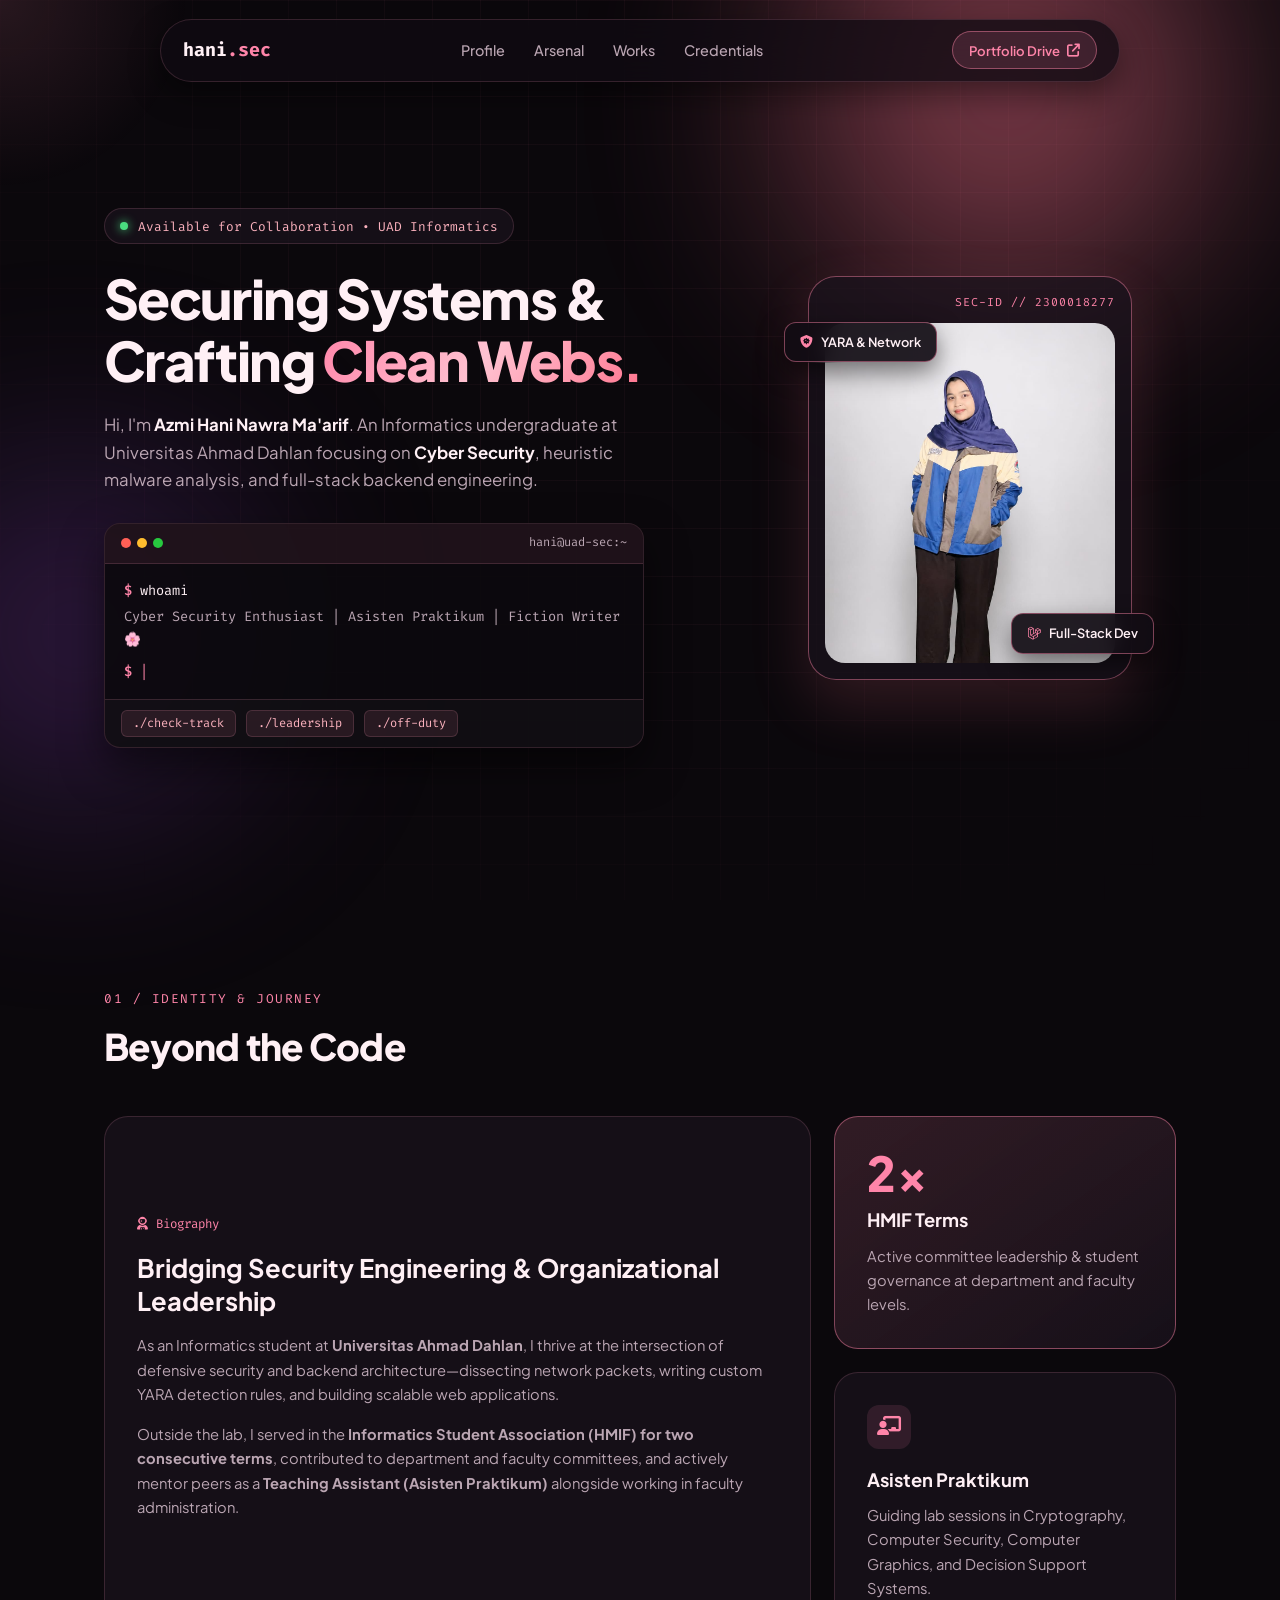
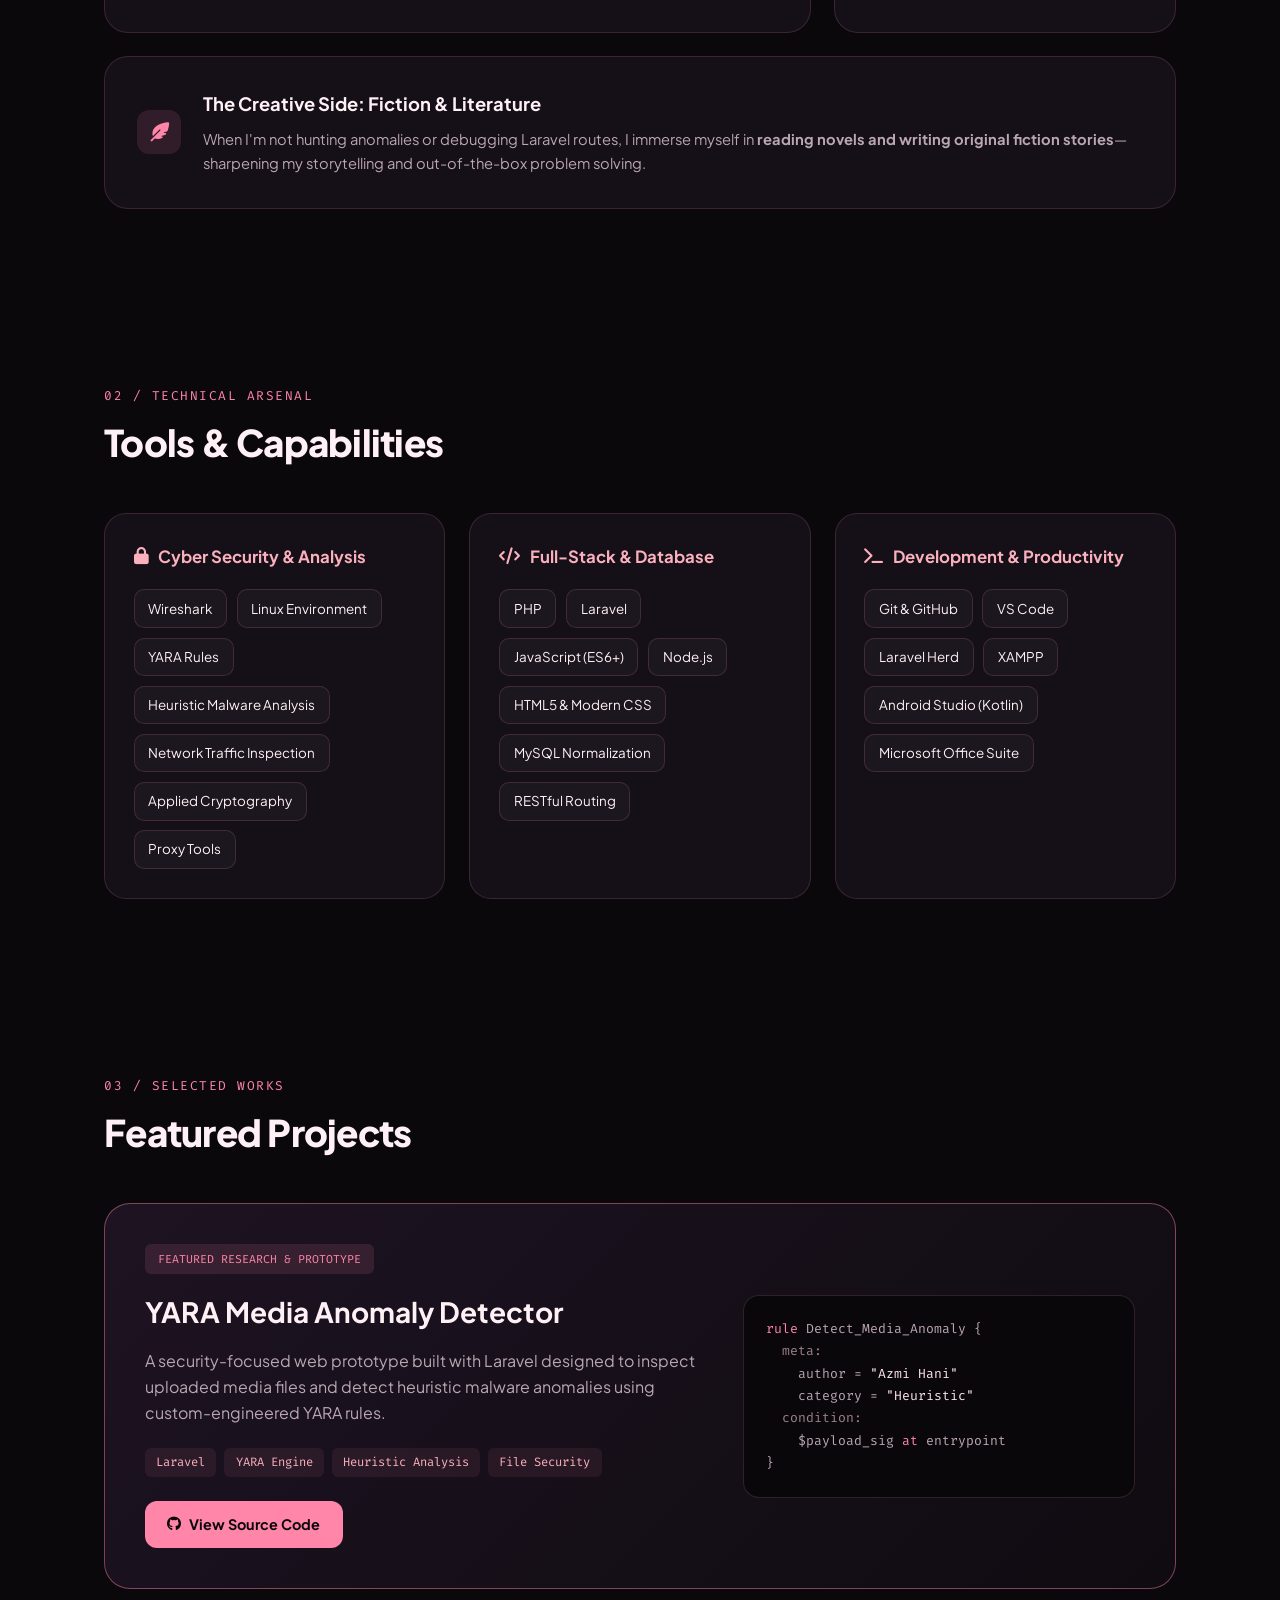
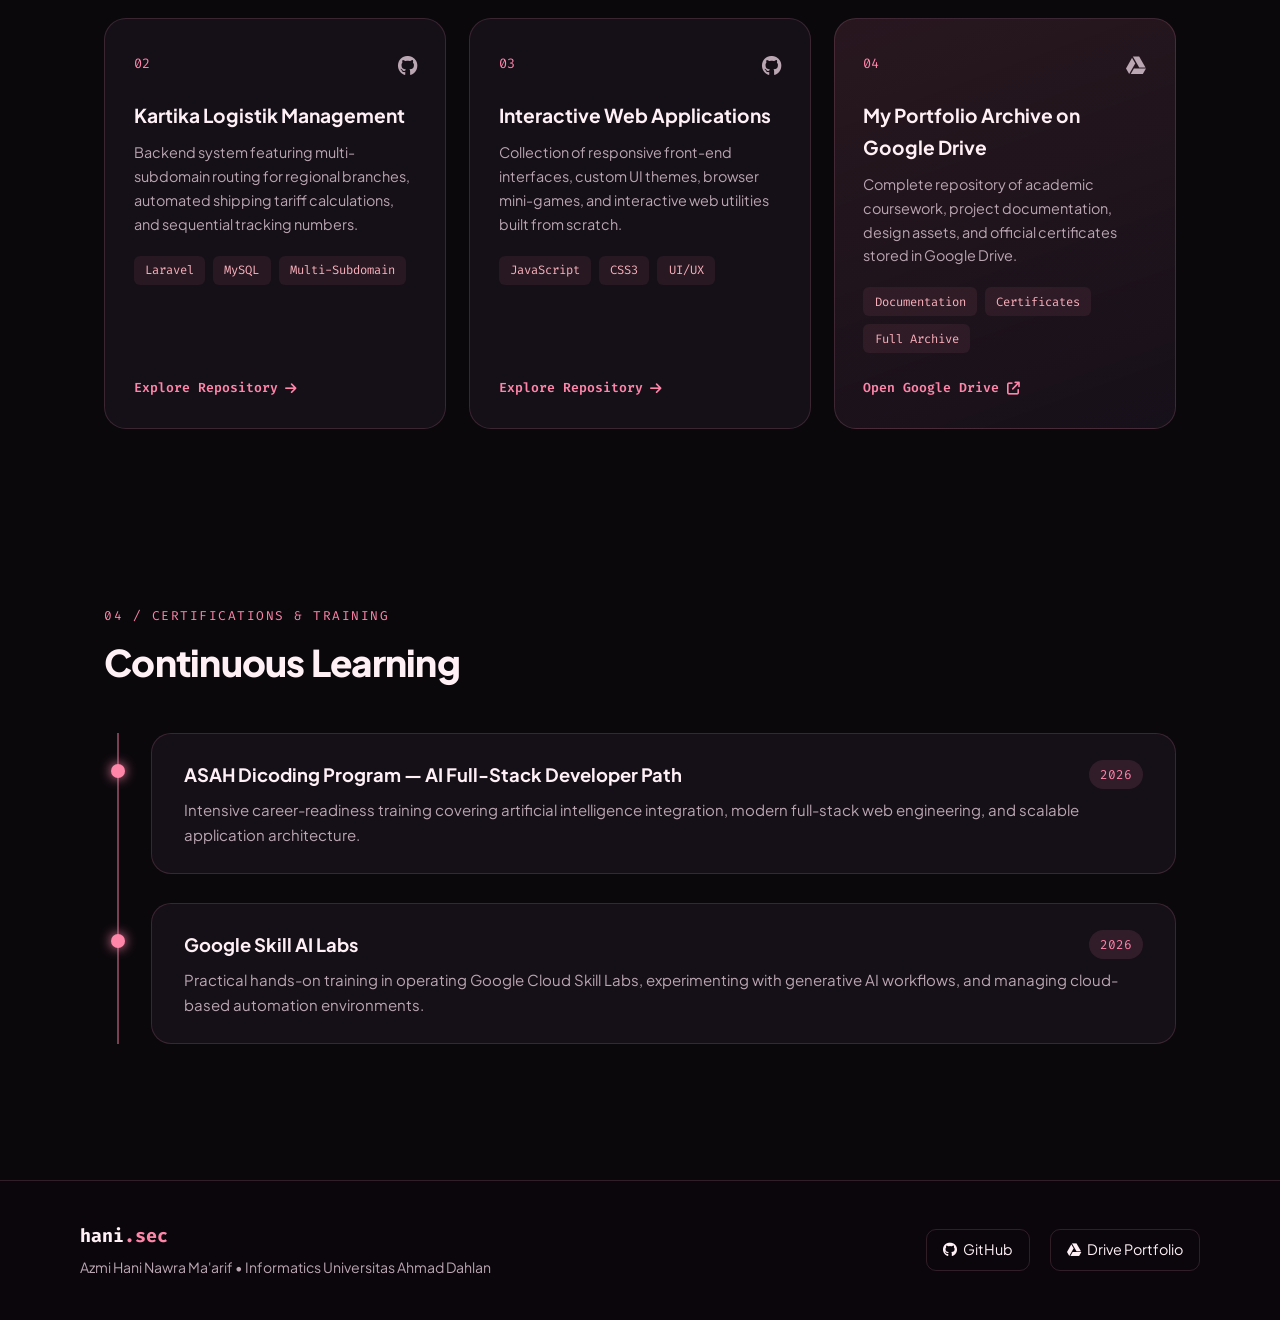
==== commit f4b5ce74: "Update index.html" ====
--- a/index.html
+++ b/index.html
@@ -253,7 +253,7 @@
                         <span class="work-num">04</span>
                         <a href="https://drive.google.com/drive/folders/1-9Fv41W7j9FRp2T9lxF6PXTGIZgGn-QS?usp=drive_link" target="_blank" aria-label="Google Drive"><i class="fab fa-google-drive"></i></a>
                     </div>
-                    <h4>My Portfolio Archive (Google Drive)</h4>
+                    <h4>My Portfolio Archive on Google Drive</h4>
                     <p>Complete repository of academic coursework, project documentation, design assets, and official certificates stored in Google Drive.</p>
                     <div class="tech-row">
                         <span>Documentation</span><span>Certificates</span><span>Full Archive</span>
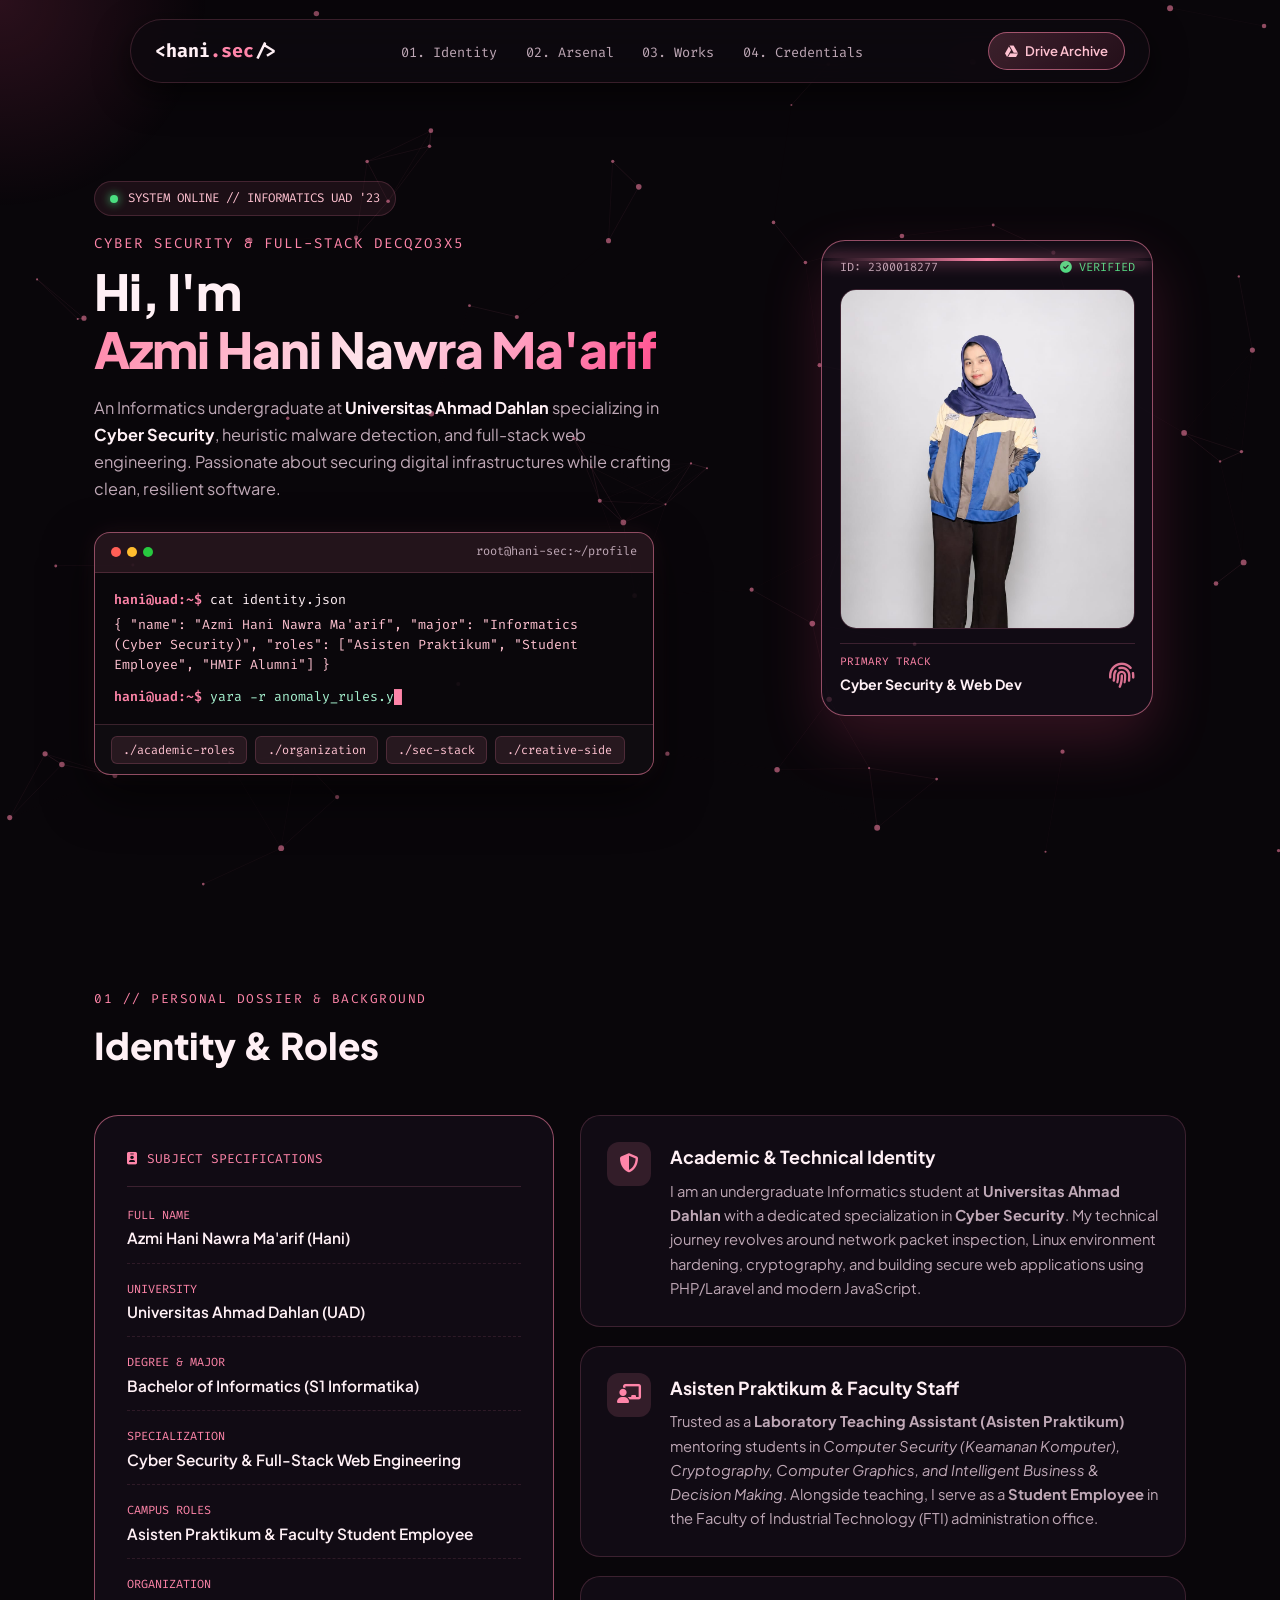
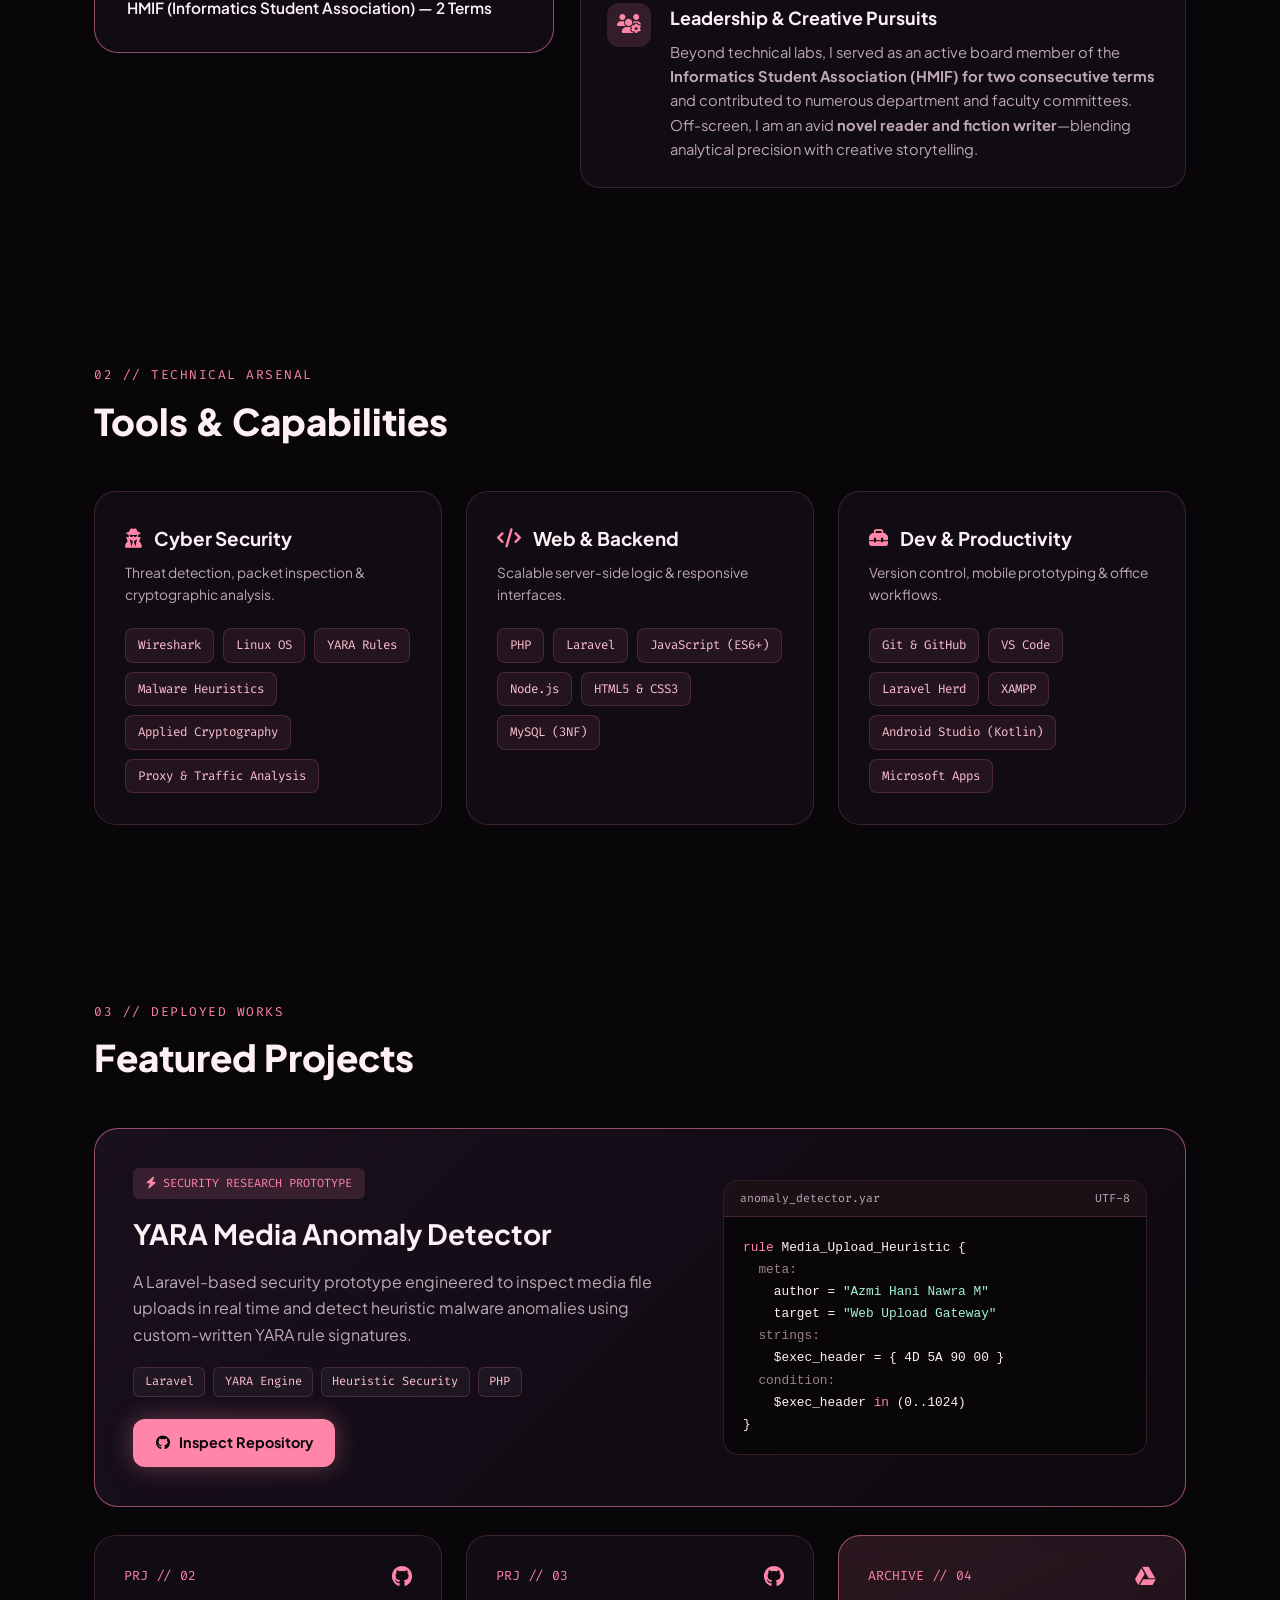
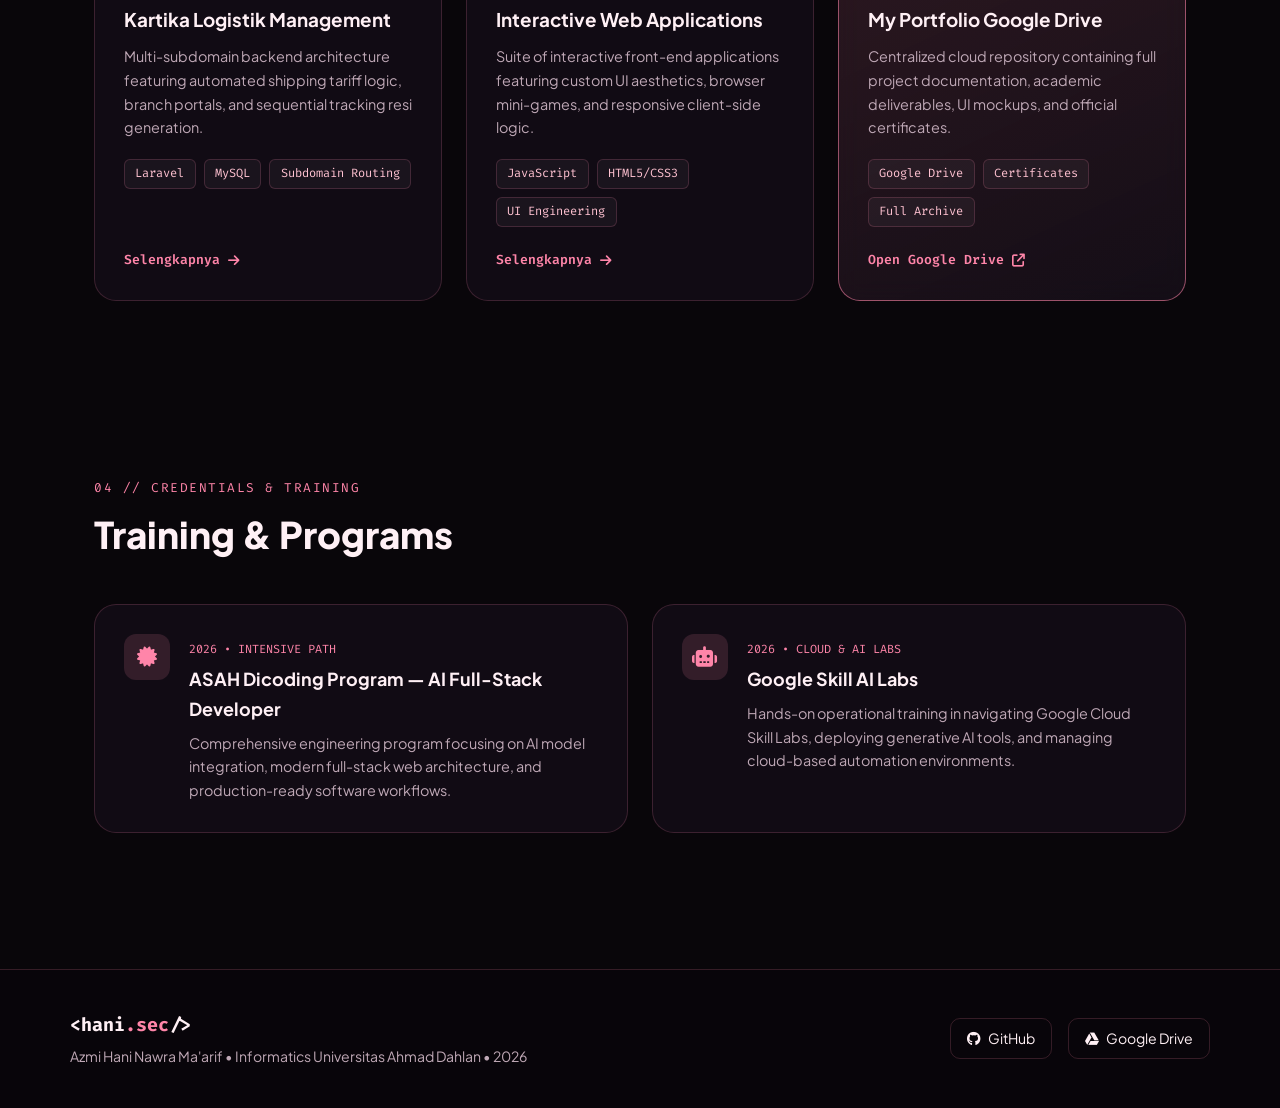
==== commit f534241c: "Update index.html" ====
--- a/index.html
+++ b/index.html
@@ -3,30 +3,28 @@
 <head>
     <meta charset="UTF-8">
     <meta name="viewport" content="width=device-width, initial-scale=1.0">
-    <title>Azmi Hani Nawra M — Cyber Security & Web Dev</title>
+    <title>Azmi Hani Nawra Ma'arif | Cyber Security & Web Portfolio</title>
     <link rel="stylesheet" href="style.css">
     <link rel="stylesheet" href="https://cdnjs.cloudflare.com/ajax/libs/font-awesome/6.4.0/css/all.min.css">
-    <link href="https://fonts.googleapis.com/css2?family=Fira+Code:wght@400;500;600&family=Plus+Jakarta+Sans:wght@400;500;600;700;800&display=swap" rel="stylesheet">
+    <link href="https://fonts.googleapis.com/css2?family=Fira+Code:wght@400;500;600;700&family=Plus+Jakarta+Sans:wght@400;500;600;700;800&display=swap" rel="stylesheet">
 </head>
 <body>
-    <!-- Background Effects -->
-    <div class="bg-grid"></div>
+    <!-- Interactive Particle Network Canvas -->
+    <canvas id="cyberCanvas"></canvas>
     <div class="cursor-glow" id="cursorGlow"></div>
-    <div class="ambient-orb orb-1"></div>
-    <div class="ambient-orb orb-2"></div>
-
-    <!-- Floating Pill Navbar -->
+
+    <!-- Floating Glass Navbar -->
     <header class="navbar-wrapper">
         <nav class="navbar">
-            <a href="#home" class="logo">hani<span>.sec</span></a>
+            <a href="#home" class="logo">&lt;hani<span>.sec</span>/&gt;</a>
             <ul class="nav-links">
-                <li><a href="#about">Profile</a></li>
-                <li><a href="#skills">Arsenal</a></li>
-                <li><a href="#projects">Works</a></li>
-                <li><a href="#training">Credentials</a></li>
+                <li><a href="#identity">01. Identity</a></li>
+                <li><a href="#skills">02. Arsenal</a></li>
+                <li><a href="#projects">03. Works</a></li>
+                <li><a href="#training">04. Credentials</a></li>
             </ul>
             <a href="https://drive.google.com/drive/folders/1-9Fv41W7j9FRp2T9lxF6PXTGIZgGn-QS?usp=drive_link" target="_blank" class="nav-cta">
-                Portfolio Drive <i class="fas fa-arrow-up-right-from-square"></i>
+                <i class="fab fa-google-drive"></i> Drive Archive
             </a>
         </nav>
     </header>
@@ -36,262 +34,305 @@
         <section id="home" class="hero">
             <div class="hero-left">
                 <div class="status-pill">
-                    <span class="pulse-dot"></span> Available for Collaboration • UAD Informatics
-                </div>
+                    <span class="pulse-dot"></span> SYSTEM ONLINE // INFORMATICS UAD '23
+                </div>
+                <p class="hero-kicker scramble-text" data-value="CYBER SECURITY & FULL-STACK DEVELOPER">
+                    CYBER SECURITY & FULL-STACK AI DEVELOPER
+                </p>
                 <h1>
-                    Securing Systems & <br>
-                    Crafting <span class="gradient-text">Clean Webs.</span>
+                    Hi, I'm <br>
+                    <span class="gradient-text scramble-text" data-value="Azmi Hani Nawra Ma'arif">
+                        Azmi Hani Nawra Ma'arif
+                    </span>
                 </h1>
                 <p class="hero-desc">
-                    Hi, I'm <strong>Azmi Hani Nawra Ma'arif</strong>. An Informatics undergraduate at Universitas Ahmad Dahlan focusing on <strong>Cyber Security</strong>, heuristic malware analysis, and full-stack backend engineering.
+                    An Informatics undergraduate at <strong>Universitas Ahmad Dahlan</strong> specializing in <strong>Cyber Security</strong>, heuristic malware detection, and full-stack web engineering. Passionate about securing digital infrastructures while crafting clean, resilient software.
                 </p>
 
-                <!-- Mini Interactive Terminal -->
+                <!-- Interactive Command Line Terminal -->
                 <div class="mini-terminal">
                     <div class="terminal-header">
-                        <div class="dots">
-                            <span></span><span></span><span></span>
+                        <div class="dots"><span></span><span></span><span></span></div>
+                        <span class="term-title">root@hani-sec:~/profile</span>
+                    </div>
+                    <div class="terminal-body" id="terminalOutput">
+                        <p><span class="prompt">hani@uad:~$</span> cat identity.json</p>
+                        <p class="output">
+                            { "name": "Azmi Hani Nawra Ma'arif", "major": "Informatics (Cyber Security)", "roles": ["Asisten Praktikum", "Student Employee", "HMIF Alumni"] }
+                        </p>
+                        <p><span class="prompt">hani@uad:~$</span> <span class="typing-live" id="typingLive"></span><span class="cursor">█</span></p>
+                    </div>
+                    <div class="terminal-actions">
+                        <button onclick="runCommand('academic')">./academic-roles</button>
+                        <button onclick="runCommand('org')">./organization</button>
+                        <button onclick="runCommand('security')">./sec-stack</button>
+                        <button onclick="runCommand('creative')">./creative-side</button>
+                    </div>
+                </div>
+            </div>
+
+            <div class="hero-right">
+                <div class="photo-frame tilt-card">
+                    <div class="scanner-line"></div>
+                    <div class="frame-header">
+                        <span>ID: 2300018277</span>
+                        <span class="verified"><i class="fas fa-circle-check"></i> VERIFIED</span>
+                    </div>
+                    <img src="foto.jpeg" alt="Azmi Hani Nawra Ma'arif" class="profile-img">
+                    <div class="frame-footer">
+                        <div>
+                            <small>PRIMARY TRACK</small>
+                            <strong>Cyber Security & Web Dev</strong>
                         </div>
-                        <span class="term-title">hani@uad-sec:~</span>
-                    </div>
-                    <div class="terminal-body" id="terminalOutput">
-                        <p><span class="prompt">$</span> whoami</p>
-                        <p class="output">Cyber Security Enthusiast | Asisten Praktikum | Fiction Writer 🌸</p>
-                        <p><span class="prompt">$</span> <span id="typingText"></span><span class="cursor">|</span></p>
-                    </div>
-                    <div class="terminal-actions">
-                        <button onclick="runCommand('track')">./check-track</button>
-                        <button onclick="runCommand('org')">./leadership</button>
-                        <button onclick="runCommand('hobby')">./off-duty</button>
-                    </div>
-                </div>
-            </div>
-
-            <div class="hero-right">
-                <div class="photo-frame">
-                    <div class="frame-deco-top">SEC-ID // 2300018277</div>
-                    <img src="foto.jpeg" alt="Azmi Hani Nawra Ma'arif" class="profile-img">
-                    <div class="floating-badge badge-top">
-                        <i class="fas fa-shield-virus"></i> YARA & Network
-                    </div>
-                    <div class="floating-badge badge-bottom">
-                        <i class="fab fa-laravel"></i> Full-Stack Dev
-                    </div>
-                </div>
-            </div>
-        </section>
-
-        <!-- Bento Grid: About & Experience -->
-        <section id="about" class="section reveal">
+                        <i class="fas fa-fingerprint fp-icon"></i>
+                    </div>
+                </div>
+            </div>
+        </section>
+
+        <!-- Section 01: Detailed Identity Dossier -->
+        <section id="identity" class="section reveal">
             <div class="section-header">
-                <span class="eyebrow">01 / IDENTITY & JOURNEY</span>
-                <h2>Beyond the Code</h2>
-            </div>
-
-            <div class="bento-grid">
-                <!-- Main Bio Card -->
-                <div class="bento-card bento-large">
-                    <div class="card-tag"><i class="fas fa-user-astronaut"></i> Biography</div>
-                    <h3>Bridging Security Engineering & Organizational Leadership</h3>
-                    <p>
-                        As an Informatics student at <strong>Universitas Ahmad Dahlan</strong>, I thrive at the intersection of defensive security and backend architecture—dissecting network packets, writing custom YARA detection rules, and building scalable web applications.
-                    </p>
-                    <p>
-                        Outside the lab, I served in the <strong>Informatics Student Association (HMIF) for two consecutive terms</strong>, contributed to department and faculty committees, and actively mentor peers as a <strong>Teaching Assistant (Asisten Praktikum)</strong> alongside working in faculty administration.
-                    </p>
-                </div>
-
-                <!-- Highlight Stat 1 -->
-                <div class="bento-card bento-accent">
-                    <div class="big-number">2x</div>
-                    <h4>HMIF Terms</h4>
-                    <p>Active committee leadership & student governance at department and faculty levels.</p>
-                </div>
-
-                <!-- Highlight Stat 2 -->
-                <div class="bento-card">
-                    <div class="card-icon-box"><i class="fas fa-chalkboard-user"></i></div>
-                    <h4>Asisten Praktikum</h4>
-                    <p>Guiding lab sessions in Cryptography, Computer Security, Computer Graphics, and Decision Support Systems.</p>
-                </div>
-
-                <!-- Creative Side Card -->
-                <div class="bento-card bento-wide">
-                    <div class="creative-flex">
-                        <div class="card-icon-box pink-box"><i class="fas fa-feather-pointed"></i></div>
+                <span class="eyebrow">01 // PERSONAL DOSSIER & BACKGROUND</span>
+                <h2 class="scramble-text" data-value="Identity & Roles">Identity & Roles</h2>
+            </div>
+
+            <div class="dossier-grid">
+                <!-- Left: Comprehensive Identity Specs -->
+                <div class="dossier-profile-card tilt-card">
+                    <div class="dossier-top">
+                        <i class="fas fa-id-badge"></i>
+                        <span>SUBJECT SPECIFICATIONS</span>
+                    </div>
+                    <ul class="spec-list">
+                        <li>
+                            <span class="spec-label">Full Name</span>
+                            <span class="spec-val">Azmi Hani Nawra Ma'arif (Hani)</span>
+                        </li>
+                        <li>
+                            <span class="spec-label">University</span>
+                            <span class="spec-val">Universitas Ahmad Dahlan (UAD)</span>
+                        </li>
+                        <li>
+                            <span class="spec-label">Degree & Major</span>
+                            <span class="spec-val">Bachelor of Informatics (S1 Informatika)</span>
+                        </li>
+                        <li>
+                            <span class="spec-label">Specialization</span>
+                            <span class="spec-val">Cyber Security & Full-Stack Web Engineering</span>
+                        </li>
+                        <li>
+                            <span class="spec-label">Campus Roles</span>
+                            <span class="spec-val">Asisten Praktikum & Faculty Student Employee</span>
+                        </li>
+                        <li>
+                            <span class="spec-label">Organization</span>
+                            <span class="spec-val">HMIF (Informatics Student Association) — 2 Terms</span>
+                        </li>
+                    </ul>
+                </div>
+
+                <!-- Right: Narrative Story & Multi-Role Breakdown -->
+                <div class="dossier-story-stack">
+                    <div class="story-card tilt-card">
+                        <div class="story-icon"><i class="fas fa-shield-halved"></i></div>
                         <div>
-                            <h4>The Creative Side: Fiction & Literature</h4>
-                            <p>When I'm not hunting anomalies or debugging Laravel routes, I immerse myself in <strong>reading novels and writing original fiction stories</strong>—sharpening my storytelling and out-of-the-box problem solving.</p>
+                            <h3>Academic & Technical Identity</h3>
+                            <p>
+                                I am an undergraduate Informatics student at <strong>Universitas Ahmad Dahlan</strong> with a dedicated specialization in <strong>Cyber Security</strong>. My technical journey revolves around network packet inspection, Linux environment hardening, cryptography, and building secure web applications using PHP/Laravel and modern JavaScript.
+                            </p>
                         </div>
                     </div>
-                </div>
-            </div>
-        </section>
-
-        <!-- Skills Arsenal -->
+
+                    <div class="story-card tilt-card">
+                        <div class="story-icon"><i class="fas fa-chalkboard-user"></i></div>
+                        <div>
+                            <h3>Asisten Praktikum & Faculty Staff</h3>
+                            <p>
+                                Trusted as a <strong>Laboratory Teaching Assistant (Asisten Praktikum)</strong> mentoring students in <em>Computer Security (Keamanan Komputer), Cryptography, Computer Graphics, and Intelligent Business & Decision Making</em>. Alongside teaching, I serve as a <strong>Student Employee</strong> in the Faculty of Industrial Technology (FTI) administration office.
+                            </p>
+                        </div>
+                    </div>
+
+                    <div class="story-card tilt-card">
+                        <div class="story-icon"><i class="fas fa-users-gear"></i></div>
+                        <div>
+                            <h3>Leadership & Creative Pursuits</h3>
+                            <p>
+                                Beyond technical labs, I served as an active board member of the <strong>Informatics Student Association (HMIF) for two consecutive terms</strong> and contributed to numerous department and faculty committees. Off-screen, I am an avid <strong>novel reader and fiction writer</strong>—blending analytical precision with creative storytelling.
+                            </p>
+                        </div>
+                    </div>
+                </div>
+            </div>
+        </section>
+
+        <!-- Section 02: Technical Arsenal -->
         <section id="skills" class="section reveal">
             <div class="section-header">
-                <span class="eyebrow">02 / TECHNICAL ARSENAL</span>
-                <h2>Tools & Capabilities</h2>
-            </div>
-
-            <div class="arsenal-wrapper">
-                <div class="arsenal-category">
-                    <h3><i class="fas fa-lock"></i> Cyber Security & Analysis</h3>
-                    <div class="pill-cloud">
+                <span class="eyebrow">02 // TECHNICAL ARSENAL</span>
+                <h2 class="scramble-text" data-value="Tools & Capabilities">Tools & Capabilities</h2>
+            </div>
+
+            <div class="arsenal-grid">
+                <div class="arsenal-card tilt-card">
+                    <div class="arsenal-head">
+                        <i class="fas fa-user-secret"></i>
+                        <h3>Cyber Security</h3>
+                    </div>
+                    <p class="arsenal-sub">Threat detection, packet inspection & cryptographic analysis.</p>
+                    <div class="skill-tags">
                         <span>Wireshark</span>
-                        <span>Linux Environment</span>
+                        <span>Linux OS</span>
                         <span>YARA Rules</span>
-                        <span>Heuristic Malware Analysis</span>
-                        <span>Network Traffic Inspection</span>
+                        <span>Malware Heuristics</span>
                         <span>Applied Cryptography</span>
-                        <span>Proxy Tools</span>
-                    </div>
-                </div>
-
-                <div class="arsenal-category">
-                    <h3><i class="fas fa-code"></i> Full-Stack & Database</h3>
-                    <div class="pill-cloud">
+                        <span>Proxy & Traffic Analysis</span>
+                    </div>
+                </div>
+
+                <div class="arsenal-card tilt-card">
+                    <div class="arsenal-head">
+                        <i class="fas fa-code"></i>
+                        <h3>Web & Backend</h3>
+                    </div>
+                    <p class="arsenal-sub">Scalable server-side logic & responsive interfaces.</p>
+                    <div class="skill-tags">
                         <span>PHP</span>
                         <span>Laravel</span>
                         <span>JavaScript (ES6+)</span>
                         <span>Node.js</span>
-                        <span>HTML5 & Modern CSS</span>
-                        <span>MySQL Normalization</span>
-                        <span>RESTful Routing</span>
-                    </div>
-                </div>
-
-                <div class="arsenal-category">
-                    <h3><i class="fas fa-terminal"></i> Development & Productivity</h3>
-                    <div class="pill-cloud">
+                        <span>HTML5 & CSS3</span>
+                        <span>MySQL (3NF)</span>
+                    </div>
+                </div>
+
+                <div class="arsenal-card tilt-card">
+                    <div class="arsenal-head">
+                        <i class="fas fa-toolbox"></i>
+                        <h3>Dev & Productivity</h3>
+                    </div>
+                    <p class="arsenal-sub">Version control, mobile prototyping & office workflows.</p>
+                    <div class="skill-tags">
                         <span>Git & GitHub</span>
                         <span>VS Code</span>
                         <span>Laravel Herd</span>
                         <span>XAMPP</span>
                         <span>Android Studio (Kotlin)</span>
-                        <span>Microsoft Office Suite</span>
-                    </div>
-                </div>
-            </div>
-        </section>
-
-        <!-- Featured Projects (Editorial Layout) -->
+                        <span>Microsoft Apps</span>
+                    </div>
+                </div>
+            </div>
+        </section>
+
+        <!-- Section 03: Projects & Portfolio Drive -->
         <section id="projects" class="section reveal">
             <div class="section-header">
-                <span class="eyebrow">03 / SELECTED WORKS</span>
-                <h2>Featured Projects</h2>
-            </div>
-
-            <!-- Spotlight Project -->
-            <div class="spotlight-project">
-                <div class="spotlight-content">
-                    <span class="spotlight-badge">FEATURED RESEARCH & PROTOTYPE</span>
+                <span class="eyebrow">03 // DEPLOYED WORKS</span>
+                <h2 class="scramble-text" data-value="Featured Projects">Featured Projects</h2>
+            </div>
+
+            <!-- Spotlight Card -->
+            <div class="spotlight-box tilt-card">
+                <div class="spotlight-info">
+                    <span class="tag-highlight"><i class="fas fa-bolt"></i> SECURITY RESEARCH PROTOTYPE</span>
                     <h3>YARA Media Anomaly Detector</h3>
                     <p>
-                        A security-focused web prototype built with Laravel designed to inspect uploaded media files and detect heuristic malware anomalies using custom-engineered YARA rules.
+                        A Laravel-based security prototype engineered to inspect media file uploads in real time and detect heuristic malware anomalies using custom-written YARA rule signatures.
                     </p>
-                    <div class="tech-row">
-                        <span>Laravel</span>
-                        <span>YARA Engine</span>
-                        <span>Heuristic Analysis</span>
-                        <span>File Security</span>
-                    </div>
-                    <div class="project-actions">
-                        <a href="https://github.com/2300018277" target="_blank" class="btn-solid">
-                            <i class="fab fa-github"></i> View Source Code
-                        </a>
-                    </div>
-                </div>
-                <div class="spotlight-visual">
-                    <div class="code-preview">
-                        <span class="c-pink">rule</span> Detect_Media_Anomaly {<br>
-                        &nbsp;&nbsp;<span class="c-muted">meta:</span><br>
-                        &nbsp;&nbsp;&nbsp;&nbsp;author = <span class="c-light">"Azmi Hani"</span><br>
-                        &nbsp;&nbsp;&nbsp;&nbsp;category = <span class="c-light">"Heuristic"</span><br>
-                        &nbsp;&nbsp;<span class="c-muted">condition:</span><br>
-                        &nbsp;&nbsp;&nbsp;&nbsp;$payload_sig <span class="c-pink">at</span> entrypoint<br>
-                        }
-                    </div>
-                </div>
-            </div>
-
-            <!-- Other Projects Grid -->
-            <div class="sub-projects-grid">
-                <div class="work-card">
-                    <div class="work-top">
-                        <span class="work-num">02</span>
-                        <a href="https://github.com/2300018277" target="_blank" aria-label="GitHub"><i class="fab fa-github"></i></a>
+                    <div class="tech-pills">
+                        <span>Laravel</span><span>YARA Engine</span><span>Heuristic Security</span><span>PHP</span>
+                    </div>
+                    <a href="https://github.com/2300018277" target="_blank" class="btn-neon">
+                        <i class="fab fa-github"></i> Inspect Repository
+                    </a>
+                </div>
+                <div class="spotlight-code">
+                    <div class="code-bar"><span>anomaly_detector.yar</span><span>UTF-8</span></div>
+                    <pre><code><span class="c-pink">rule</span> Media_Upload_Heuristic {
+  <span class="c-dim">meta:</span>
+    author = <span class="c-str">"Azmi Hani Nawra M"</span>
+    target = <span class="c-str">"Web Upload Gateway"</span>
+  <span class="c-dim">strings:</span>
+    $exec_header = { 4D 5A 90 00 }
+  <span class="c-dim">condition:</span>
+    $exec_header <span class="c-pink">in</span> (0..1024)
+}</code></pre>
+                </div>
+            </div>
+
+            <!-- Sub Projects Grid -->
+            <div class="projects-grid">
+                <div class="proj-card tilt-card">
+                    <div class="proj-top">
+                        <span class="proj-index">PRJ // 02</span>
+                        <i class="fab fa-github"></i>
                     </div>
                     <h4>Kartika Logistik Management</h4>
-                    <p>Backend system featuring multi-subdomain routing for regional branches, automated shipping tariff calculations, and sequential tracking numbers.</p>
-                    <div class="tech-row">
-                        <span>Laravel</span><span>MySQL</span><span>Multi-Subdomain</span>
-                    </div>
-                    <a href="https://github.com/2300018277" target="_blank" class="work-link">
-                        Explore Repository <i class="fas fa-arrow-right"></i>
+                    <p>Multi-subdomain backend architecture featuring automated shipping tariff logic, branch portals, and sequential tracking resi generation.</p>
+                    <div class="tech-pills">
+                        <span>Laravel</span><span>MySQL</span><span>Subdomain Routing</span>
+                    </div>
+                    <a href="https://github.com/2300018277" target="_blank" class="proj-link">
+                        Selengkapnya <i class="fas fa-arrow-right"></i>
                     </a>
                 </div>
 
-                <div class="work-card">
-                    <div class="work-top">
-                        <span class="work-num">03</span>
-                        <a href="https://github.com/2300018277" target="_blank" aria-label="GitHub"><i class="fab fa-github"></i></a>
+                <div class="proj-card tilt-card">
+                    <div class="proj-top">
+                        <span class="proj-index">PRJ // 03</span>
+                        <i class="fab fa-github"></i>
                     </div>
                     <h4>Interactive Web Applications</h4>
-                    <p>Collection of responsive front-end interfaces, custom UI themes, browser mini-games, and interactive web utilities built from scratch.</p>
-                    <div class="tech-row">
-                        <span>JavaScript</span><span>CSS3</span><span>UI/UX</span>
-                    </div>
-                    <a href="https://github.com/2300018277" target="_blank" class="work-link">
-                        Explore Repository <i class="fas fa-arrow-right"></i>
+                    <p>Suite of interactive front-end applications featuring custom UI aesthetics, browser mini-games, and responsive client-side logic.</p>
+                    <div class="tech-pills">
+                        <span>JavaScript</span><span>HTML5/CSS3</span><span>UI Engineering</span>
+                    </div>
+                    <a href="https://github.com/2300018277" target="_blank" class="proj-link">
+                        Selengkapnya <i class="fas fa-arrow-right"></i>
                     </a>
                 </div>
 
-                <div class="work-card drive-card">
-                    <div class="work-top">
-                        <span class="work-num">04</span>
-                        <a href="https://drive.google.com/drive/folders/1-9Fv41W7j9FRp2T9lxF6PXTGIZgGn-QS?usp=drive_link" target="_blank" aria-label="Google Drive"><i class="fab fa-google-drive"></i></a>
-                    </div>
-                    <h4>My Portfolio Archive on Google Drive</h4>
-                    <p>Complete repository of academic coursework, project documentation, design assets, and official certificates stored in Google Drive.</p>
-                    <div class="tech-row">
-                        <span>Documentation</span><span>Certificates</span><span>Full Archive</span>
-                    </div>
-                    <a href="https://drive.google.com/drive/folders/1-9Fv41W7j9FRp2T9lxF6PXTGIZgGn-QS?usp=drive_link" target="_blank" class="work-link">
+                <div class="proj-card drive-highlight tilt-card">
+                    <div class="proj-top">
+                        <span class="proj-index">ARCHIVE // 04</span>
+                        <i class="fab fa-google-drive"></i>
+                    </div>
+                    <h4>My Portfolio Google Drive</h4>
+                    <p>Centralized cloud repository containing full project documentation, academic deliverables, UI mockups, and official certificates.</p>
+                    <div class="tech-pills">
+                        <span>Google Drive</span><span>Certificates</span><span>Full Archive</span>
+                    </div>
+                    <a href="https://drive.google.com/drive/folders/1-9Fv41W7j9FRp2T9lxF6PXTGIZgGn-QS?usp=drive_link" target="_blank" class="proj-link">
                         Open Google Drive <i class="fas fa-arrow-up-right-from-square"></i>
                     </a>
                 </div>
             </div>
         </section>
 
-        <!-- Credentials / Training -->
+        <!-- Section 04: Training & Credentials -->
         <section id="training" class="section reveal">
             <div class="section-header">
-                <span class="eyebrow">04 / CERTIFICATIONS & TRAINING</span>
-                <h2>Continuous Learning</h2>
-            </div>
-
-            <div class="timeline-list">
-                <div class="timeline-item">
-                    <div class="timeline-dot"></div>
-                    <div class="timeline-content">
-                        <div class="timeline-head">
-                            <h4>ASAH Dicoding Program — AI Full-Stack Developer Path</h4>
-                            <span class="year-tag">2026</span>
-                        </div>
-                        <p>Intensive career-readiness training covering artificial intelligence integration, modern full-stack web engineering, and scalable application architecture.</p>
-                    </div>
-                </div>
-
-                <div class="timeline-item">
-                    <div class="timeline-dot"></div>
-                    <div class="timeline-content">
-                        <div class="timeline-head">
-                            <h4>Google Skill AI Labs</h4>
-                            <span class="year-tag">2026</span>
-                        </div>
-                        <p>Practical hands-on training in operating Google Cloud Skill Labs, experimenting with generative AI workflows, and managing cloud-based automation environments.</p>
+                <span class="eyebrow">04 // CREDENTIALS & TRAINING</span>
+                <h2 class="scramble-text" data-value="Training & Programs">Training & Programs</h2>
+            </div>
+
+            <div class="cred-grid">
+                <div class="cred-card tilt-card">
+                    <div class="cred-badge"><i class="fas fa-certificate"></i></div>
+                    <div>
+                        <span class="cred-year">2026 • INTENSIVE PATH</span>
+                        <h4>ASAH Dicoding Program — AI Full-Stack Developer</h4>
+                        <p>Comprehensive engineering program focusing on AI model integration, modern full-stack web architecture, and production-ready software workflows.</p>
+                    </div>
+                </div>
+
+                <div class="cred-card tilt-card">
+                    <div class="cred-badge"><i class="fas fa-robot"></i></div>
+                    <div>
+                        <span class="cred-year">2026 • CLOUD & AI LABS</span>
+                        <h4>Google Skill AI Labs</h4>
+                        <p>Hands-on operational training in navigating Google Cloud Skill Labs, deploying generative AI tools, and managing cloud-based automation environments.</p>
                     </div>
                 </div>
             </div>
@@ -300,14 +341,14 @@
 
     <!-- Footer -->
     <footer class="footer">
-        <div class="footer-inner">
+        <div class="footer-content">
             <div>
-                <div class="logo">hani<span>.sec</span></div>
-                <p>Azmi Hani Nawra Ma'arif • Informatics Universitas Ahmad Dahlan</p>
-            </div>
-            <div class="footer-socials">
+                <div class="logo">&lt;hani<span>.sec</span>/&gt;</div>
+                <p>Azmi Hani Nawra Ma'arif • Informatics Universitas Ahmad Dahlan • 2026</p>
+            </div>
+            <div class="footer-links">
                 <a href="https://github.com/2300018277" target="_blank"><i class="fab fa-github"></i> GitHub</a>
-                <a href="https://drive.google.com/drive/folders/1-9Fv41W7j9FRp2T9lxF6PXTGIZgGn-QS?usp=drive_link" target="_blank"><i class="fab fa-google-drive"></i> Drive Portfolio</a>
+                <a href="https://drive.google.com/drive/folders/1-9Fv41W7j9FRp2T9lxF6PXTGIZgGn-QS?usp=drive_link" target="_blank"><i class="fab fa-google-drive"></i> Google Drive</a>
             </div>
         </div>
     </footer>
--- a/style.css
+++ b/style.css
@@ -1,14 +1,13 @@
 :root {
-    --bg-base: #0b080c;
-    --surface: rgba(25, 18, 28, 0.72);
-    --surface-hover: rgba(38, 26, 42, 0.85);
-    --border: rgba(255, 158, 187, 0.16);
-    --border-bright: rgba(255, 133, 169, 0.45);
-    --pink-primary: #ff85a9;
-    --pink-soft: #fbb1bd;
-    --pink-deep: #f72585;
+    --bg-dark: #09060a;
+    --card-bg: rgba(22, 15, 25, 0.72);
+    --border: rgba(255, 133, 169, 0.18);
+    --border-glow: rgba(255, 133, 169, 0.55);
+    --pink: #ff85a9;
+    --pink-light: #ffc2d1;
+    --pink-hot: #ff4d8d;
     --text-main: #fff0f5;
-    --text-dim: #bba6b3;
+    --text-muted: #bfa8b6;
     --font-sans: 'Plus Jakarta Sans', sans-serif;
     --font-mono: 'Fira Code', monospace;
 }
@@ -21,66 +20,35 @@
 }
 
 body {
-    background-color: var(--bg-base);
+    background-color: var(--bg-dark);
     color: var(--text-main);
     font-family: var(--font-sans);
     line-height: 1.65;
     overflow-x: hidden;
-    position: relative;
-}
-
-/* Subtle Cyber Grid & Ambient Glow */
-.bg-grid {
+}
+
+/* Interactive Cyber Canvas */
+#cyberCanvas {
     position: fixed;
     inset: 0;
-    background-image: 
-        linear-gradient(to right, rgba(255, 133, 169, 0.04) 1px, transparent 1px),
-        linear-gradient(to bottom, rgba(255, 133, 169, 0.04) 1px, transparent 1px);
-    background-size: 48px 48px;
-    mask-image: radial-gradient(circle at 50% 30%, black 40%, transparent 90%);
-    z-index: -3;
-    pointer-events: none;
-}
-
-.ambient-orb {
-    position: fixed;
-    border-radius: 50%;
-    filter: blur(110px);
+    width: 100%;
+    height: 100%;
     z-index: -2;
     pointer-events: none;
-    opacity: 0.45;
-}
-
-.orb-1 {
+}
+
+.cursor-glow {
+    position: fixed;
     width: 420px;
     height: 420px;
-    background: #ff758f;
-    top: -120px;
-    right: 5%;
-}
-
-.orb-2 {
-    width: 350px;
-    height: 350px;
-    background: #9d4edd;
-    bottom: 10%;
-    left: -100px;
-    opacity: 0.25;
-}
-
-.cursor-glow {
-    position: fixed;
-    width: 380px;
-    height: 380px;
-    background: radial-gradient(circle, rgba(255, 133, 169, 0.12), transparent 70%);
+    background: radial-gradient(circle, rgba(255, 77, 141, 0.14), transparent 70%);
     border-radius: 50%;
+    transform: translate(-50%, -50%);
     pointer-events: none;
-    transform: translate(-50%, -50%);
     z-index: -1;
-    transition: opacity 0.3s ease;
-}
-
-/* Floating Pill Navbar */
+}
+
+/* Floating Navbar */
 .navbar-wrapper {
     position: fixed;
     top: 1.2rem;
@@ -88,22 +56,22 @@
     right: 0;
     display: flex;
     justify-content: center;
+    padding: 0 1rem;
     z-index: 1000;
-    padding: 0 1rem;
 }
 
 .navbar {
+    width: 100%;
+    max-width: 1020px;
     display: flex;
     align-items: center;
     justify-content: space-between;
-    width: 100%;
-    max-width: 960px;
-    padding: 0.7rem 1.4rem;
-    background: rgba(16, 11, 18, 0.78);
+    padding: 0.75rem 1.5rem;
+    background: rgba(14, 9, 16, 0.8);
     backdrop-filter: blur(16px);
     border: 1px solid var(--border);
     border-radius: 999px;
-    box-shadow: 0 12px 32px rgba(0, 0, 0, 0.45);
+    box-shadow: 0 12px 35px rgba(0, 0, 0, 0.6);
 }
 
 .logo {
@@ -115,7 +83,7 @@
 }
 
 .logo span {
-    color: var(--pink-primary);
+    color: var(--pink);
 }
 
 .nav-links {
@@ -125,40 +93,41 @@
 }
 
 .nav-links a {
+    font-family: var(--font-mono);
+    font-size: 0.85rem;
+    color: var(--text-muted);
     text-decoration: none;
-    color: var(--text-dim);
-    font-size: 0.9rem;
-    font-weight: 500;
     transition: color 0.25s;
 }
 
 .nav-links a:hover {
-    color: var(--pink-primary);
+    color: var(--pink);
 }
 
 .nav-cta {
-    background: rgba(255, 133, 169, 0.14);
-    color: var(--pink-primary);
-    border: 1px solid var(--border-bright);
+    background: linear-gradient(135deg, rgba(255, 133, 169, 0.2), rgba(255, 77, 141, 0.1));
+    border: 1px solid var(--border-glow);
+    color: var(--pink-light);
     padding: 0.45rem 1rem;
     border-radius: 999px;
-    text-decoration: none;
     font-size: 0.82rem;
     font-weight: 600;
+    text-decoration: none;
     display: inline-flex;
     align-items: center;
-    gap: 0.4rem;
+    gap: 0.45rem;
     transition: all 0.25s;
 }
 
 .nav-cta:hover {
-    background: var(--pink-primary);
-    color: #0b080c;
-}
-
-/* Main Container */
+    background: var(--pink);
+    color: #09060a;
+    box-shadow: 0 0 20px rgba(255, 133, 169, 0.5);
+}
+
+/* Container */
 .container {
-    max-width: 1120px;
+    max-width: 1140px;
     margin: 0 auto;
     padding: 0 1.5rem;
 }
@@ -167,9 +136,9 @@
 .hero {
     min-height: 100vh;
     display: grid;
-    grid-template-columns: 1.25fr 0.85fr;
-    align-items: center;
-    gap: 3.5rem;
+    grid-template-columns: 1.3fr 0.8fr;
+    align-items: center;
+    gap: 3rem;
     padding-top: 6.5rem;
     padding-bottom: 3rem;
 }
@@ -179,13 +148,13 @@
     align-items: center;
     gap: 0.6rem;
     padding: 0.4rem 0.95rem;
-    background: var(--surface);
+    background: rgba(255, 133, 169, 0.08);
     border: 1px solid var(--border);
     border-radius: 999px;
-    font-size: 0.8rem;
-    font-family: var(--font-mono);
-    color: var(--pink-soft);
-    margin-bottom: 1.4rem;
+    font-family: var(--font-mono);
+    font-size: 0.78rem;
+    color: var(--pink-light);
+    margin-bottom: 1rem;
 }
 
 .pulse-dot {
@@ -194,26 +163,40 @@
     background: #4ade80;
     border-radius: 50%;
     box-shadow: 0 0 10px #4ade80;
+    animation: pulse 2s infinite;
+}
+
+@keyframes pulse {
+    0%, 100% { transform: scale(1); opacity: 1; }
+    50% { transform: scale(1.4); opacity: 0.6; }
+}
+
+.hero-kicker {
+    font-family: var(--font-mono);
+    font-size: 0.88rem;
+    color: var(--pink);
+    letter-spacing: 2px;
+    margin-bottom: 0.5rem;
 }
 
 .hero h1 {
-    font-size: 3.4rem;
+    font-size: 3.1rem;
     line-height: 1.15;
     font-weight: 800;
-    letter-spacing: -0.03em;
-    margin-bottom: 1.2rem;
+    margin-bottom: 1.1rem;
+    letter-spacing: -0.02em;
 }
 
 .gradient-text {
-    background: linear-gradient(120deg, #ff85a9, #ffc2d1, #ff758f);
+    background: linear-gradient(120deg, #ff85a9, #ffe5ec, #ff4d8d);
     -webkit-background-clip: text;
     -webkit-text-fill-color: transparent;
 }
 
 .hero-desc {
-    color: var(--text-dim);
-    font-size: 1.05rem;
-    max-width: 560px;
+    color: var(--text-muted);
+    font-size: 1.02rem;
+    max-width: 580px;
     margin-bottom: 1.8rem;
 }
 
@@ -221,100 +204,78 @@
     color: var(--text-main);
 }
 
-/* Mini Interactive Terminal */
+/* Interactive Terminal */
 .mini-terminal {
-    background: rgba(12, 9, 14, 0.9);
-    border: 1px solid var(--border);
+    background: rgba(11, 8, 13, 0.92);
+    border: 1px solid var(--border-glow);
     border-radius: 16px;
     overflow: hidden;
-    max-width: 540px;
-    box-shadow: 0 18px 40px rgba(0, 0, 0, 0.5);
+    max-width: 560px;
+    box-shadow: 0 20px 50px rgba(0, 0, 0, 0.65), 0 0 25px rgba(255, 133, 169, 0.08);
 }
 
 .terminal-header {
-    background: rgba(255, 133, 169, 0.08);
+    background: rgba(255, 133, 169, 0.1);
     padding: 0.6rem 1rem;
     display: flex;
-    align-items: center;
     justify-content: space-between;
+    align-items: center;
     border-bottom: 1px solid var(--border);
 }
 
-.dots {
-    display: flex;
-    gap: 6px;
-}
-
-.dots span {
-    width: 10px;
-    height: 10px;
-    border-radius: 50%;
-    background: rgba(255, 133, 169, 0.35);
-}
-
-.dots span:first-child { background: #ff5f56; }
+.dots { display: flex; gap: 6px; }
+.dots span { width: 10px; height: 10px; border-radius: 50%; }
+.dots span:nth-child(1) { background: #ff5f56; }
 .dots span:nth-child(2) { background: #ffbd2e; }
-.dots span:last-child { background: #27c93f; }
+.dots span:nth-child(3) { background: #27c93f; }
 
 .term-title {
     font-family: var(--font-mono);
     font-size: 0.75rem;
-    color: var(--text-dim);
+    color: var(--text-muted);
 }
 
 .terminal-body {
     padding: 1rem 1.2rem;
     font-family: var(--font-mono);
-    font-size: 0.85rem;
-    min-height: 92px;
-}
-
-.prompt {
-    color: var(--pink-primary);
-    font-weight: 600;
-}
-
-.output {
-    color: var(--text-dim);
-    margin: 0.25rem 0 0.6rem;
-}
-
-.cursor {
-    color: var(--pink-primary);
-    animation: blink 1s infinite;
-}
-
-@keyframes blink {
-    50% { opacity: 0; }
-}
+    font-size: 0.83rem;
+    min-height: 112px;
+}
+
+.prompt { color: var(--pink); font-weight: 600; }
+.output { color: var(--pink-light); margin: 0.3rem 0 0.7rem; line-height: 1.5; }
+.typing-live { color: #a7f3d0; }
+.cursor { color: var(--pink); animation: blink 1s infinite; }
+@keyframes blink { 50% { opacity: 0; } }
 
 .terminal-actions {
-    padding: 0.6rem 1rem;
+    padding: 0.65rem 1rem;
     background: rgba(255, 255, 255, 0.02);
     border-top: 1px solid var(--border);
     display: flex;
-    gap: 0.6rem;
+    gap: 0.5rem;
     flex-wrap: wrap;
 }
 
 .terminal-actions button {
     background: rgba(255, 133, 169, 0.1);
     border: 1px solid var(--border);
-    color: var(--pink-soft);
-    font-family: var(--font-mono);
-    font-size: 0.75rem;
-    padding: 0.3rem 0.7rem;
+    color: var(--pink-light);
+    font-family: var(--font-mono);
+    font-size: 0.74rem;
+    padding: 0.32rem 0.7rem;
     border-radius: 6px;
     cursor: pointer;
     transition: all 0.2s;
 }
 
 .terminal-actions button:hover {
-    background: var(--pink-primary);
-    color: #0b080c;
-}
-
-/* Hero Right Photo Frame */
+    background: var(--pink);
+    color: #09060a;
+    font-weight: 600;
+}
+
+/* Biometric Photo Frame with Scanner */
 .hero-right {
     display: flex;
     justify-content: center;
@@ -322,60 +283,80 @@
 
 .photo-frame {
     position: relative;
-    padding: 1rem;
-    background: var(--surface);
-    border: 1px solid var(--border-bright);
-    border-radius: 28px;
-    box-shadow: 0 25px 60px rgba(255, 117, 140, 0.16);
-}
-
-.frame-deco-top {
-    font-family: var(--font-mono);
-    font-size: 0.72rem;
-    color: var(--pink-primary);
+    background: var(--card-bg);
+    border: 1px solid var(--border-glow);
+    border-radius: 24px;
+    padding: 1.1rem;
+    box-shadow: 0 25px 60px rgba(255, 77, 141, 0.18);
+    overflow: hidden;
+}
+
+.scanner-line {
+    position: absolute;
+    left: 0;
+    right: 0;
+    height: 3px;
+    background: linear-gradient(90deg, transparent, var(--pink), transparent);
+    box-shadow: 0 0 15px var(--pink);
+    animation: scan 3.5s ease-in-out infinite;
+    z-index: 5;
+    pointer-events: none;
+}
+
+@keyframes scan {
+    0%, 100% { top: 10%; opacity: 0.3; }
+    50% { top: 88%; opacity: 1; }
+}
+
+.frame-header {
+    display: flex;
+    justify-content: space-between;
+    font-family: var(--font-mono);
+    font-size: 0.74rem;
+    color: var(--text-muted);
     margin-bottom: 0.7rem;
-    letter-spacing: 1px;
-    text-align: right;
+}
+
+.verified {
+    color: #4ade80;
 }
 
 .profile-img {
-    width: 290px;
+    width: 295px;
     height: 340px;
     object-fit: cover;
-    border-radius: 20px;
+    border-radius: 16px;
     display: block;
-}
-
-.floating-badge {
-    position: absolute;
-    background: rgba(18, 12, 20, 0.92);
-    backdrop-filter: blur(10px);
-    border: 1px solid var(--border-bright);
-    padding: 0.55rem 0.95rem;
-    border-radius: 12px;
-    font-size: 0.8rem;
-    font-weight: 600;
-    display: flex;
-    align-items: center;
-    gap: 0.5rem;
-    box-shadow: 0 10px 25px rgba(0, 0, 0, 0.5);
-}
-
-.floating-badge i {
-    color: var(--pink-primary);
-}
-
-.badge-top {
-    top: 2.8rem;
-    left: -1.6rem;
-}
-
-.badge-bottom {
-    bottom: 1.6rem;
-    right: -1.4rem;
-}
-
-/* Section Headers */
+    border: 1px solid var(--border);
+}
+
+.frame-footer {
+    margin-top: 0.85rem;
+    display: flex;
+    justify-content: space-between;
+    align-items: center;
+    padding-top: 0.6rem;
+    border-top: 1px solid var(--border);
+}
+
+.frame-footer small {
+    display: block;
+    font-family: var(--font-mono);
+    font-size: 0.68rem;
+    color: var(--pink);
+}
+
+.frame-footer strong {
+    font-size: 0.88rem;
+}
+
+.fp-icon {
+    font-size: 1.6rem;
+    color: var(--pink);
+    opacity: 0.85;
+}
+
+/* Sections */
 .section {
     padding: 5.5rem 0;
 }
@@ -387,378 +368,390 @@
 .eyebrow {
     font-family: var(--font-mono);
     font-size: 0.8rem;
-    color: var(--pink-primary);
+    color: var(--pink);
     letter-spacing: 1.5px;
     display: block;
-    margin-bottom: 0.4rem;
+    margin-bottom: 0.35rem;
 }
 
 .section-header h2 {
     font-size: 2.3rem;
     font-weight: 800;
-    letter-spacing: -0.02em;
-}
-
-/* Bento Grid */
-.bento-grid {
+}
+
+/* Identity Dossier Grid */
+.dossier-grid {
     display: grid;
-    grid-template-columns: repeat(3, 1fr);
-    gap: 1.4rem;
-}
-
-.bento-card {
-    background: var(--surface);
-    border: 1px solid var(--border);
+    grid-template-columns: 0.95fr 1.25fr;
+    gap: 1.6rem;
+    align-items: start;
+}
+
+.dossier-profile-card {
+    background: var(--card-bg);
+    border: 1px solid var(--border-glow);
     border-radius: 24px;
     padding: 2rem;
-    transition: transform 0.3s ease, border-color 0.3s ease;
-}
-
-.bento-card:hover {
-    transform: translateY(-4px);
-    border-color: var(--border-bright);
-}
-
-.bento-large {
-    grid-column: span 2;
-    grid-row: span 2;
+    backdrop-filter: blur(12px);
+}
+
+.dossier-top {
+    font-family: var(--font-mono);
+    font-size: 0.8rem;
+    color: var(--pink);
+    display: flex;
+    align-items: center;
+    gap: 0.6rem;
+    padding-bottom: 1rem;
+    margin-bottom: 1.2rem;
+    border-bottom: 1px solid var(--border);
+}
+
+.spec-list {
+    list-style: none;
     display: flex;
     flex-direction: column;
-    justify-content: center;
-}
-
-.card-tag {
-    font-family: var(--font-mono);
-    font-size: 0.78rem;
-    color: var(--pink-primary);
-    margin-bottom: 1rem;
-    display: inline-flex;
-    align-items: center;
-    gap: 0.5rem;
-}
-
-.bento-large h3 {
-    font-size: 1.6rem;
-    margin-bottom: 1rem;
-    line-height: 1.3;
-}
-
-.bento-large p {
-    color: var(--text-dim);
-    margin-bottom: 1rem;
-}
-
-.bento-accent {
-    background: linear-gradient(145deg, rgba(255, 133, 169, 0.16), rgba(25, 18, 28, 0.8));
-    border-color: var(--border-bright);
-}
-
-.big-number {
-    font-size: 3rem;
-    font-weight: 800;
-    color: var(--pink-primary);
-    line-height: 1;
-    margin-bottom: 0.5rem;
-}
-
-.bento-card h4 {
-    font-size: 1.15rem;
-    margin-bottom: 0.5rem;
-}
-
-.bento-card p {
-    color: var(--text-dim);
-    font-size: 0.92rem;
-}
-
-.card-icon-box {
+    gap: 1rem;
+}
+
+.spec-list li {
+    display: flex;
+    flex-direction: column;
+    border-bottom: 1px dashed rgba(255, 133, 169, 0.12);
+    padding-bottom: 0.75rem;
+}
+
+.spec-list li:last-child {
+    border-bottom: none;
+    padding-bottom: 0;
+}
+
+.spec-label {
+    font-family: var(--font-mono);
+    font-size: 0.74rem;
+    color: var(--pink);
+    text-transform: uppercase;
+}
+
+.spec-val {
+    font-size: 0.96rem;
+    font-weight: 600;
+    color: var(--text-main);
+}
+
+.dossier-story-stack {
+    display: flex;
+    flex-direction: column;
+    gap: 1.2rem;
+}
+
+.story-card {
+    background: var(--card-bg);
+    border: 1px solid var(--border);
+    border-radius: 20px;
+    padding: 1.6rem;
+    display: flex;
+    gap: 1.2rem;
+    align-items: flex-start;
+    backdrop-filter: blur(12px);
+    transition: border-color 0.3s;
+}
+
+.story-card:hover {
+    border-color: var(--border-glow);
+}
+
+.story-icon {
     width: 44px;
     height: 44px;
     border-radius: 12px;
-    background: rgba(255, 133, 169, 0.12);
-    color: var(--pink-primary);
+    background: rgba(255, 133, 169, 0.14);
+    color: var(--pink);
     display: flex;
     align-items: center;
     justify-content: center;
     font-size: 1.2rem;
-    margin-bottom: 1rem;
     flex-shrink: 0;
 }
 
-.bento-wide {
-    grid-column: span 3;
-}
-
-.creative-flex {
-    display: flex;
-    align-items: center;
-    gap: 1.4rem;
-}
-
-.creative-flex .card-icon-box {
-    margin-bottom: 0;
-}
-
-/* Skills Arsenal */
-.arsenal-wrapper {
+.story-card h3 {
+    font-size: 1.12rem;
+    margin-bottom: 0.45rem;
+}
+
+.story-card p {
+    color: var(--text-muted);
+    font-size: 0.92rem;
+}
+
+/* Arsenal Grid */
+.arsenal-grid {
     display: grid;
     grid-template-columns: repeat(3, 1fr);
     gap: 1.5rem;
 }
 
-.arsenal-category {
-    background: var(--surface);
+.arsenal-card {
+    background: var(--card-bg);
     border: 1px solid var(--border);
     border-radius: 22px;
-    padding: 1.8rem;
-}
-
-.arsenal-category h3 {
-    font-size: 1.05rem;
-    margin-bottom: 1.2rem;
-    display: flex;
-    align-items: center;
-    gap: 0.6rem;
-    color: var(--pink-soft);
-}
-
-.pill-cloud {
+    padding: 1.9rem;
+    backdrop-filter: blur(12px);
+}
+
+.arsenal-head {
+    display: flex;
+    align-items: center;
+    gap: 0.7rem;
+    margin-bottom: 0.5rem;
+}
+
+.arsenal-head i {
+    color: var(--pink);
+    font-size: 1.2rem;
+}
+
+.arsenal-head h3 {
+    font-size: 1.18rem;
+}
+
+.arsenal-sub {
+    color: var(--text-muted);
+    font-size: 0.86rem;
+    margin-bottom: 1.3rem;
+}
+
+.skill-tags {
     display: flex;
     flex-wrap: wrap;
-    gap: 0.6rem;
-}
-
-.pill-cloud span {
-    background: rgba(255, 255, 255, 0.03);
-    border: 1px solid var(--border);
-    padding: 0.45rem 0.85rem;
-    border-radius: 10px;
-    font-size: 0.84rem;
-    color: var(--text-main);
+    gap: 0.55rem;
+}
+
+.skill-tags span {
+    font-family: var(--font-mono);
+    font-size: 0.78rem;
+    background: rgba(255, 133, 169, 0.08);
+    border: 1px solid var(--border);
+    color: var(--pink-light);
+    padding: 0.38rem 0.75rem;
+    border-radius: 8px;
     transition: all 0.25s;
 }
 
-.pill-cloud span:hover {
-    border-color: var(--pink-primary);
-    background: rgba(255, 133, 169, 0.12);
-    transform: translateY(-2px);
-}
-
-/* Projects Editorial Layout */
-.spotlight-project {
-    background: linear-gradient(135deg, rgba(32, 21, 36, 0.9), rgba(16, 12, 18, 0.95));
-    border: 1px solid var(--border-bright);
-    border-radius: 26px;
-    padding: 2.5rem;
+.skill-tags span:hover {
+    background: var(--pink);
+    color: #09060a;
+    font-weight: 600;
+}
+
+/* Spotlight & Projects */
+.spotlight-box {
+    background: linear-gradient(135deg, rgba(28, 17, 32, 0.9), rgba(14, 10, 16, 0.95));
+    border: 1px solid var(--border-glow);
+    border-radius: 24px;
+    padding: 2.4rem;
     display: grid;
-    grid-template-columns: 1.3fr 0.9fr;
+    grid-template-columns: 1.25fr 0.95fr;
     gap: 2rem;
     align-items: center;
     margin-bottom: 1.8rem;
 }
 
-.spotlight-badge {
-    font-family: var(--font-mono);
-    font-size: 0.72rem;
-    color: var(--pink-primary);
-    background: rgba(255, 133, 169, 0.12);
+.tag-highlight {
+    font-family: var(--font-mono);
+    font-size: 0.74rem;
+    color: var(--pink);
+    background: rgba(255, 133, 169, 0.14);
     padding: 0.35rem 0.8rem;
     border-radius: 6px;
     display: inline-block;
-    margin-bottom: 0.9rem;
-}
-
-.spotlight-content h3 {
+    margin-bottom: 0.8rem;
+}
+
+.spotlight-info h3 {
     font-size: 1.75rem;
-    margin-bottom: 0.8rem;
-}
-
-.spotlight-content p {
-    color: var(--text-dim);
-    margin-bottom: 1.3rem;
-}
-
-.tech-row {
+    margin-bottom: 0.7rem;
+}
+
+.spotlight-info p {
+    color: var(--text-muted);
+    margin-bottom: 1.2rem;
+}
+
+.tech-pills {
     display: flex;
     flex-wrap: wrap;
     gap: 0.5rem;
-    margin-bottom: 1.5rem;
-}
-
-.tech-row span {
-    font-family: var(--font-mono);
-    font-size: 0.76rem;
-    color: var(--pink-soft);
-    background: rgba(255, 133, 169, 0.08);
-    padding: 0.28rem 0.7rem;
+    margin-bottom: 1.4rem;
+}
+
+.tech-pills span {
+    font-family: var(--font-mono);
+    font-size: 0.75rem;
+    color: var(--pink-light);
+    background: rgba(255, 255, 255, 0.04);
+    border: 1px solid var(--border);
+    padding: 0.25rem 0.65rem;
     border-radius: 6px;
 }
 
-.btn-solid {
+.btn-neon {
     display: inline-flex;
     align-items: center;
-    gap: 0.5rem;
-    background: var(--pink-primary);
-    color: #0b080c;
+    gap: 0.55rem;
+    background: var(--pink);
+    color: #09060a;
     font-weight: 700;
     font-size: 0.9rem;
     padding: 0.75rem 1.4rem;
     border-radius: 12px;
     text-decoration: none;
-    transition: transform 0.2s, box-shadow 0.2s;
-}
-
-.btn-solid:hover {
+    box-shadow: 0 0 25px rgba(255, 133, 169, 0.35);
+    transition: transform 0.2s;
+}
+
+.btn-neon:hover {
     transform: translateY(-2px);
-    box-shadow: 0 10px 25px rgba(255, 133, 169, 0.35);
-}
-
-.code-preview {
-    background: #09070a;
+}
+
+.spotlight-code {
+    background: #080609;
     border: 1px solid var(--border);
     border-radius: 16px;
-    padding: 1.4rem;
-    font-family: var(--font-mono);
-    font-size: 0.82rem;
-    line-height: 1.7;
-    color: var(--text-dim);
+    overflow: hidden;
+}
+
+.code-bar {
+    background: rgba(255, 133, 169, 0.08);
+    padding: 0.5rem 1rem;
+    display: flex;
+    justify-content: space-between;
+    font-family: var(--font-mono);
+    font-size: 0.72rem;
+    color: var(--text-muted);
+    border-bottom: 1px solid var(--border);
+}
+
+.spotlight-code pre {
+    padding: 1.2rem;
+    font-family: var(--font-mono);
+    font-size: 0.8rem;
+    line-height: 1.65;
+    overflow-x: auto;
 }
 
 .c-pink { color: #ff85a9; }
-.c-muted { color: #9d8189; }
-.c-light { color: #ffe5ec; }
-
-.sub-projects-grid {
+.c-dim { color: #9d8189; }
+.c-str { color: #a7f3d0; }
+
+.projects-grid {
     display: grid;
     grid-template-columns: repeat(3, 1fr);
-    gap: 1.4rem;
-}
-
-.work-card {
-    background: var(--surface);
+    gap: 1.5rem;
+}
+
+.proj-card {
+    background: var(--card-bg);
     border: 1px solid var(--border);
     border-radius: 22px;
     padding: 1.8rem;
     display: flex;
     flex-direction: column;
     justify-content: space-between;
-    transition: all 0.3s ease;
-}
-
-.work-card:hover {
-    transform: translateY(-5px);
-    border-color: var(--border-bright);
-    background: var(--surface-hover);
-}
-
-.drive-card {
-    background: linear-gradient(160deg, rgba(255, 133, 169, 0.12), rgba(25, 18, 28, 0.85));
-}
-
-.work-top {
+    backdrop-filter: blur(12px);
+}
+
+.drive-highlight {
+    background: linear-gradient(155deg, rgba(255, 133, 169, 0.14), rgba(22, 15, 25, 0.85));
+    border-color: var(--border-glow);
+}
+
+.proj-top {
     display: flex;
     justify-content: space-between;
     align-items: center;
-    margin-bottom: 1.2rem;
-}
-
-.work-num {
-    font-family: var(--font-mono);
-    font-size: 0.85rem;
-    color: var(--pink-primary);
-}
-
-.work-top a {
-    color: var(--text-dim);
-    font-size: 1.25rem;
-    transition: color 0.2s;
-}
-
-.work-top a:hover {
-    color: var(--pink-primary);
-}
-
-.work-card h4 {
-    font-size: 1.2rem;
+    margin-bottom: 1.1rem;
+    color: var(--pink);
+    font-family: var(--font-mono);
+    font-size: 0.82rem;
+}
+
+.proj-top i {
+    font-size: 1.3rem;
+}
+
+.proj-card h4 {
+    font-size: 1.18rem;
     margin-bottom: 0.6rem;
 }
 
-.work-card p {
-    color: var(--text-dim);
+.proj-card p {
+    color: var(--text-muted);
     font-size: 0.9rem;
     margin-bottom: 1.2rem;
 }
 
-.work-link {
+.proj-link {
     display: inline-flex;
     align-items: center;
-    gap: 0.45rem;
-    color: var(--pink-primary);
-    text-decoration: none;
+    gap: 0.5rem;
     font-family: var(--font-mono);
     font-size: 0.82rem;
     font-weight: 600;
+    color: var(--pink);
+    text-decoration: none;
     margin-top: auto;
 }
 
-.work-link:hover {
+.proj-link:hover {
     text-decoration: underline;
 }
 
-/* Timeline Credentials */
-.timeline-list {
-    border-left: 2px solid var(--border-bright);
-    margin-left: 0.8rem;
-    padding-left: 2rem;
-    display: flex;
-    flex-direction: column;
-    gap: 1.8rem;
-}
-
-.timeline-item {
-    position: relative;
-    background: var(--surface);
-    border: 1px solid var(--border);
-    border-radius: 20px;
-    padding: 1.6rem 2rem;
-}
-
-.timeline-dot {
-    position: absolute;
-    left: -2.55rem;
-    top: 1.9rem;
-    width: 14px;
-    height: 14px;
-    border-radius: 50%;
-    background: var(--pink-primary);
-    box-shadow: 0 0 12px var(--pink-primary);
-}
-
-.timeline-head {
-    display: flex;
-    justify-content: space-between;
-    align-items: center;
-    gap: 1rem;
-    margin-bottom: 0.5rem;
-    flex-wrap: wrap;
-}
-
-.timeline-head h4 {
-    font-size: 1.15rem;
-}
-
-.year-tag {
-    font-family: var(--font-mono);
-    font-size: 0.8rem;
-    color: var(--pink-primary);
-    background: rgba(255, 133, 169, 0.12);
-    padding: 0.25rem 0.7rem;
-    border-radius: 999px;
-}
-
-.timeline-content p {
-    color: var(--text-dim);
-    font-size: 0.94rem;
+/* Credentials */
+.cred-grid {
+    display: grid;
+    grid-template-columns: repeat(2, 1fr);
+    gap: 1.5rem;
+}
+
+.cred-card {
+    background: var(--card-bg);
+    border: 1px solid var(--border);
+    border-radius: 22px;
+    padding: 1.8rem;
+    display: flex;
+    gap: 1.2rem;
+    align-items: flex-start;
+    backdrop-filter: blur(12px);
+}
+
+.cred-badge {
+    width: 46px;
+    height: 46px;
+    border-radius: 12px;
+    background: rgba(255, 133, 169, 0.14);
+    color: var(--pink);
+    display: flex;
+    align-items: center;
+    justify-content: center;
+    font-size: 1.25rem;
+    flex-shrink: 0;
+}
+
+.cred-year {
+    font-family: var(--font-mono);
+    font-size: 0.74rem;
+    color: var(--pink);
+}
+
+.cred-card h4 {
+    font-size: 1.12rem;
+    margin: 0.25rem 0 0.5rem;
+}
+
+.cred-card p {
+    color: var(--text-muted);
+    font-size: 0.9rem;
 }
 
 /* Footer */
@@ -766,11 +759,11 @@
     border-top: 1px solid var(--border);
     padding: 2.5rem 1.5rem;
     margin-top: 3rem;
-    background: rgba(10, 7, 12, 0.8);
-}
-
-.footer-inner {
-    max-width: 1120px;
+    background: rgba(9, 6, 10, 0.9);
+}
+
+.footer-content {
+    max-width: 1140px;
     margin: 0 auto;
     display: flex;
     justify-content: space-between;
@@ -779,40 +772,40 @@
     gap: 1rem;
 }
 
-.footer-inner p {
-    color: var(--text-dim);
+.footer-content p {
+    color: var(--text-muted);
     font-size: 0.88rem;
     margin-top: 0.3rem;
 }
 
-.footer-socials {
-    display: flex;
-    gap: 1.2rem;
-}
-
-.footer-socials a {
+.footer-links {
+    display: flex;
+    gap: 1rem;
+}
+
+.footer-links a {
     color: var(--text-main);
     text-decoration: none;
-    font-size: 0.9rem;
+    font-size: 0.88rem;
+    padding: 0.5rem 1rem;
+    border: 1px solid var(--border);
+    border-radius: 10px;
     display: inline-flex;
     align-items: center;
-    gap: 0.4rem;
-    padding: 0.5rem 1rem;
-    border: 1px solid var(--border);
-    border-radius: 10px;
+    gap: 0.45rem;
     transition: all 0.25s;
 }
 
-.footer-socials a:hover {
-    border-color: var(--pink-primary);
-    color: var(--pink-primary);
-}
-
-/* Scroll Reveal Animation */
+.footer-links a:hover {
+    border-color: var(--pink);
+    color: var(--pink);
+}
+
+/* Scroll Reveal */
 .reveal {
     opacity: 0;
     transform: translateY(28px);
-    transition: all 0.7s cubic-bezier(0.22, 1, 0.36, 1);
+    transition: all 0.75s cubic-bezier(0.22, 1, 0.36, 1);
 }
 
 .reveal.active {
@@ -820,10 +813,17 @@
     transform: translateY(0);
 }
 
-/* Responsive */
+/* 3D Tilt Smooth Transition */
+.tilt-card {
+    transition: transform 0.15s ease-out, border-color 0.3s ease;
+    transform-style: preserve-3d;
+}
+
 @media (max-width: 920px) {
+    .hero, .dossier-grid, .arsenal-grid, .spotlight-box, .projects-grid, .cred-grid {
+        grid-template-columns: 1fr;
+    }
     .hero {
-        grid-template-columns: 1fr;
         text-align: center;
         padding-top: 7.5rem;
     }
@@ -831,13 +831,6 @@
         margin-left: auto;
         margin-right: auto;
     }
-    .bento-grid, .arsenal-wrapper, .sub-projects-grid, .spotlight-project {
-        grid-template-columns: 1fr;
-    }
-    .bento-large, .bento-wide {
-        grid-column: span 1;
-        grid-row: span 1;
-    }
     .nav-links {
         display: none;
     }
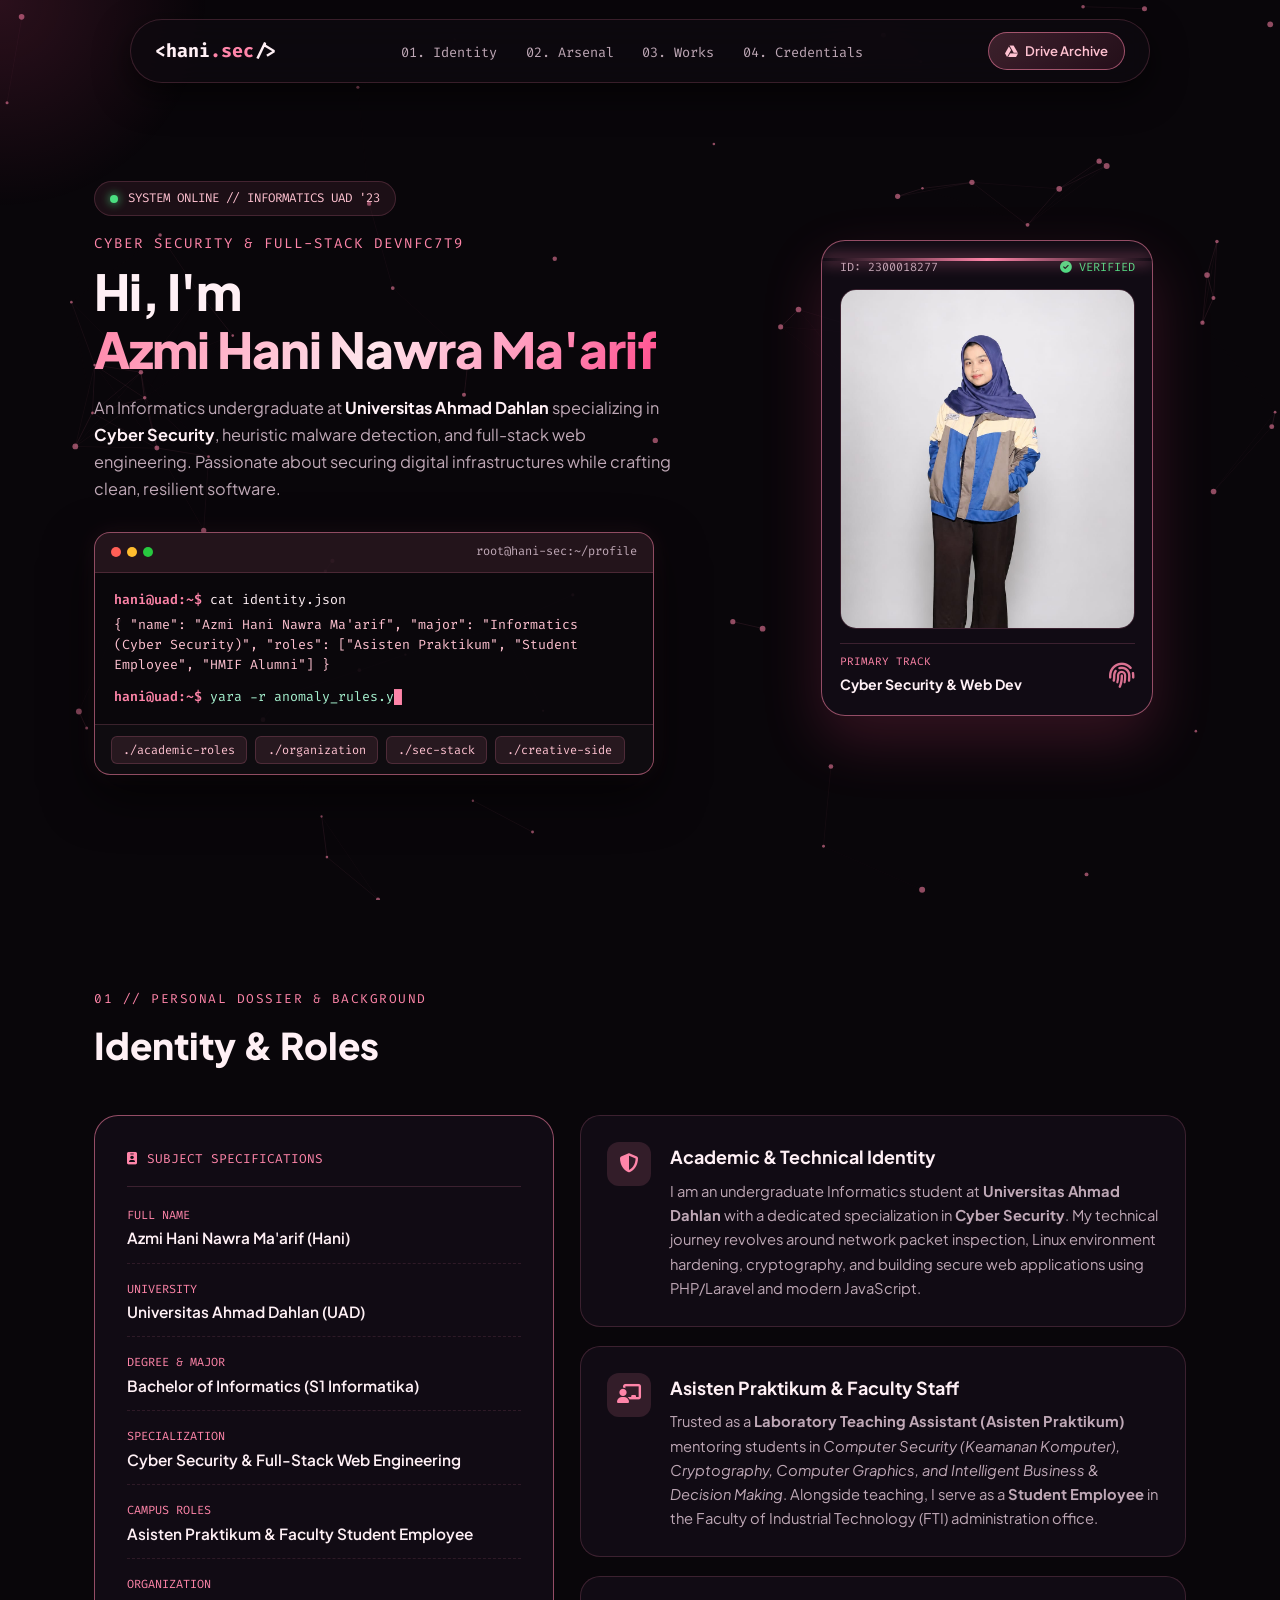
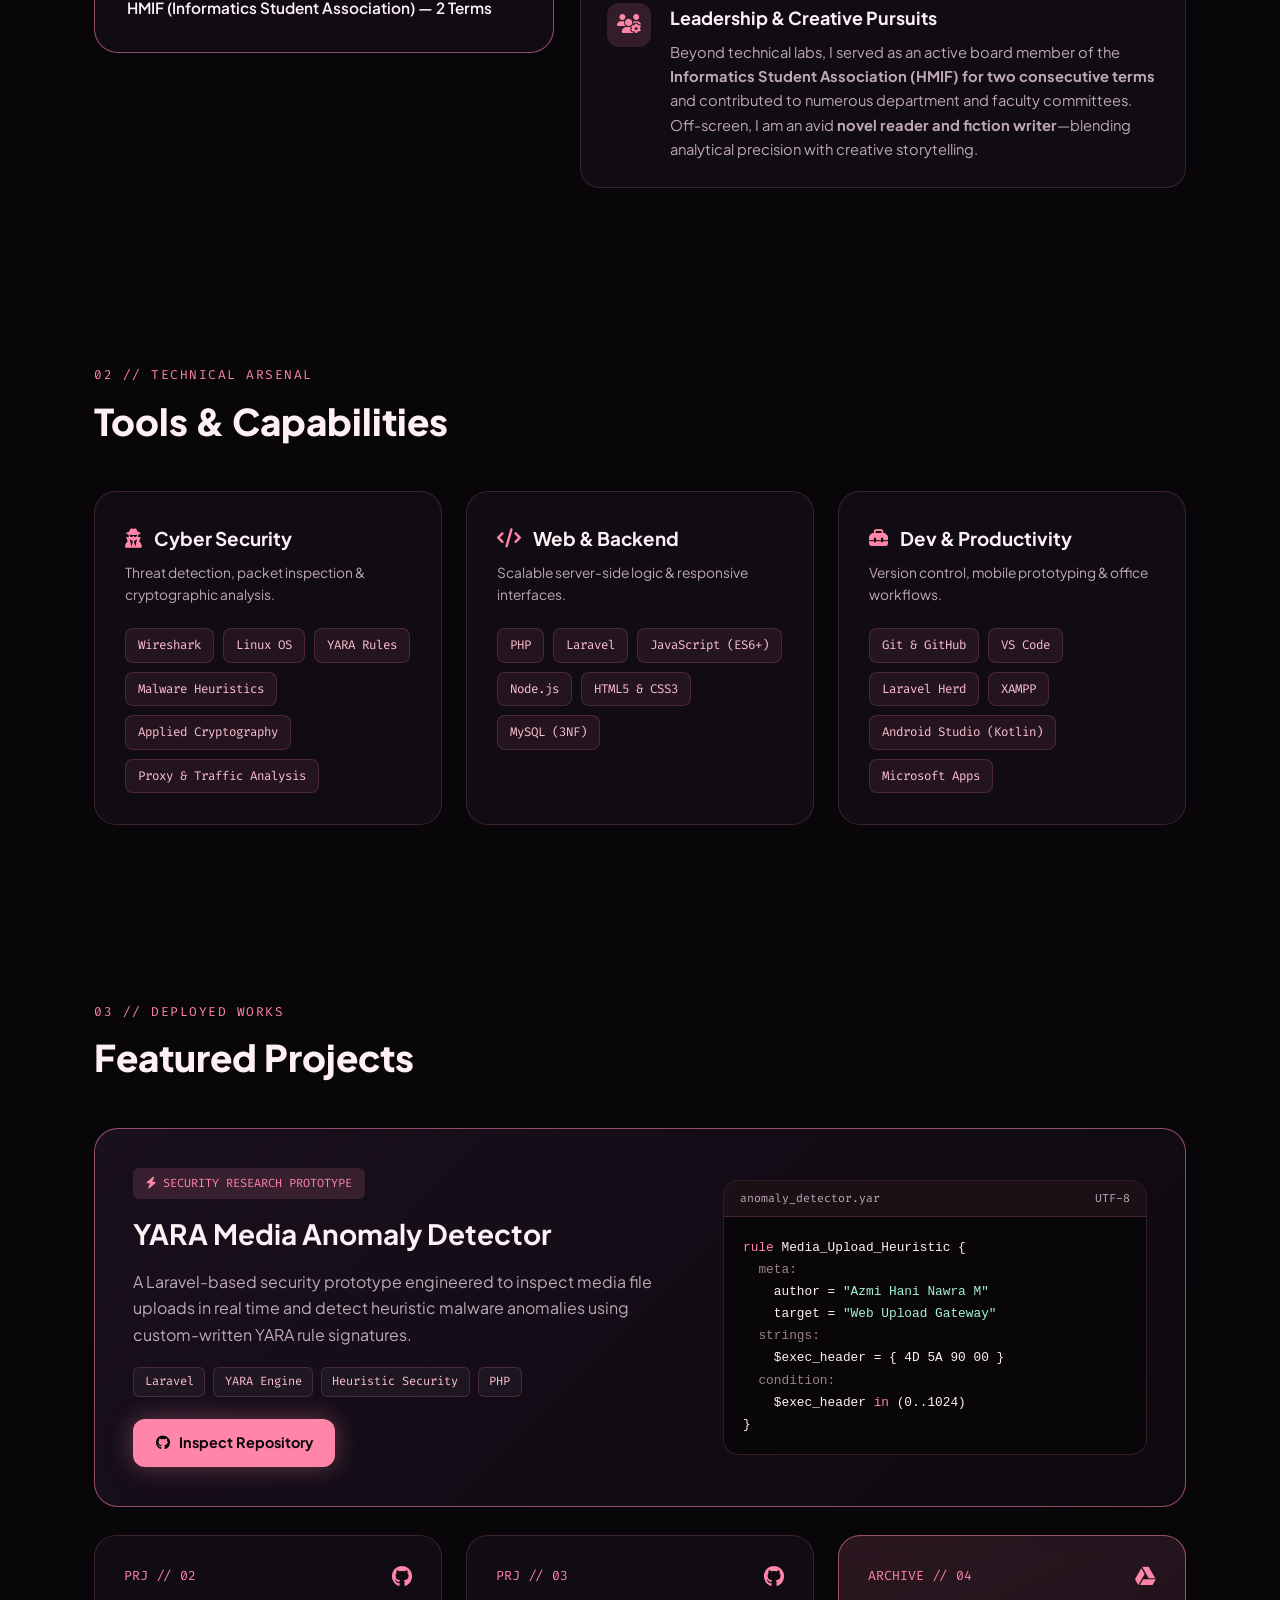
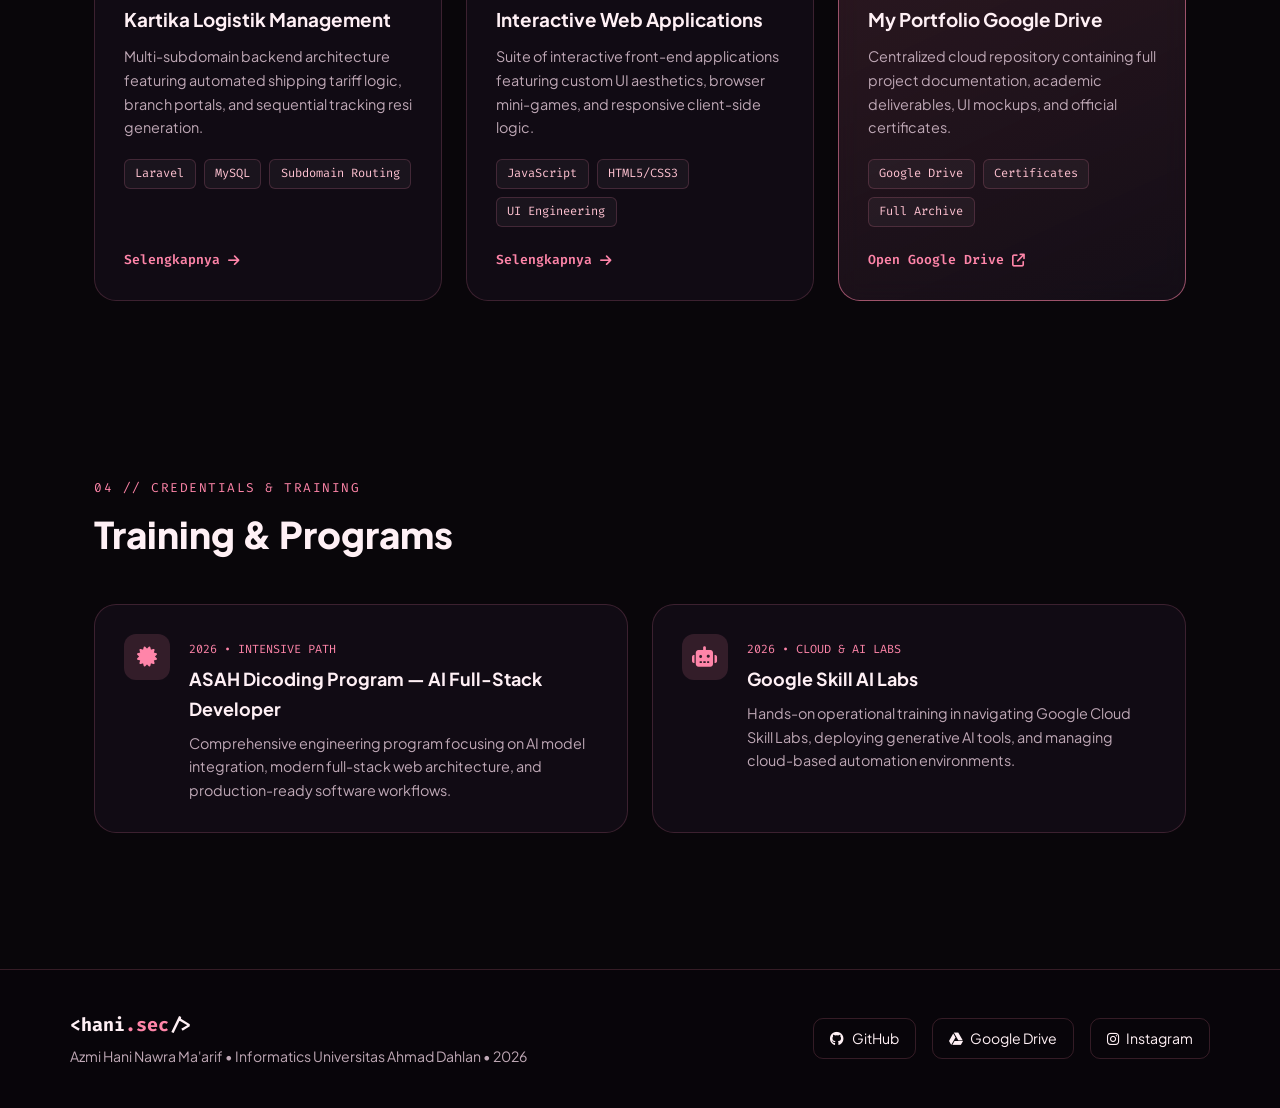
==== commit 1e2627f0: "Update index.html" ====
--- a/index.html
+++ b/index.html
@@ -349,6 +349,7 @@
             <div class="footer-links">
                 <a href="https://github.com/2300018277" target="_blank"><i class="fab fa-github"></i> GitHub</a>
                 <a href="https://drive.google.com/drive/folders/1-9Fv41W7j9FRp2T9lxF6PXTGIZgGn-QS?usp=drive_link" target="_blank"><i class="fab fa-google-drive"></i> Google Drive</a>
+                <a href="https://instagram.com/hani_nnim" target="_blank"><i class="fab fa-instagram"></i> Instagram</a>
             </div>
         </div>
     </footer>
